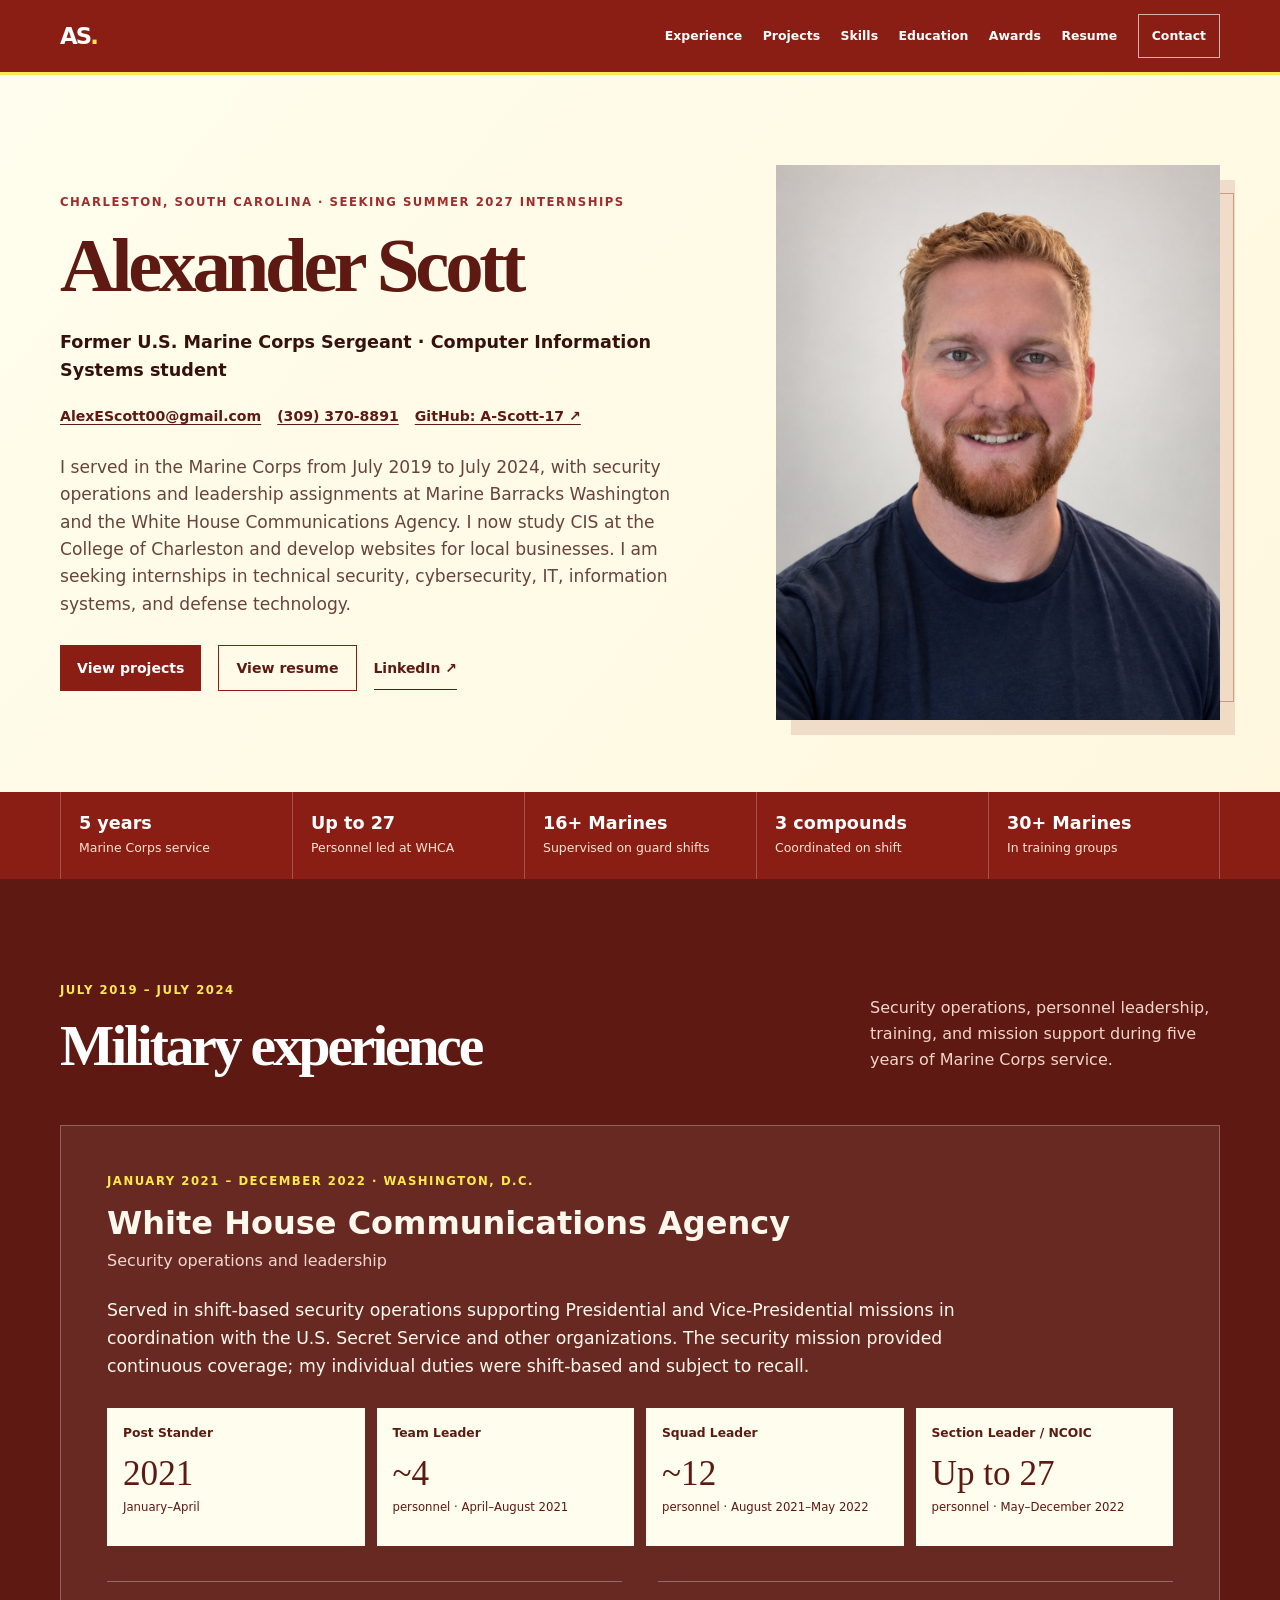
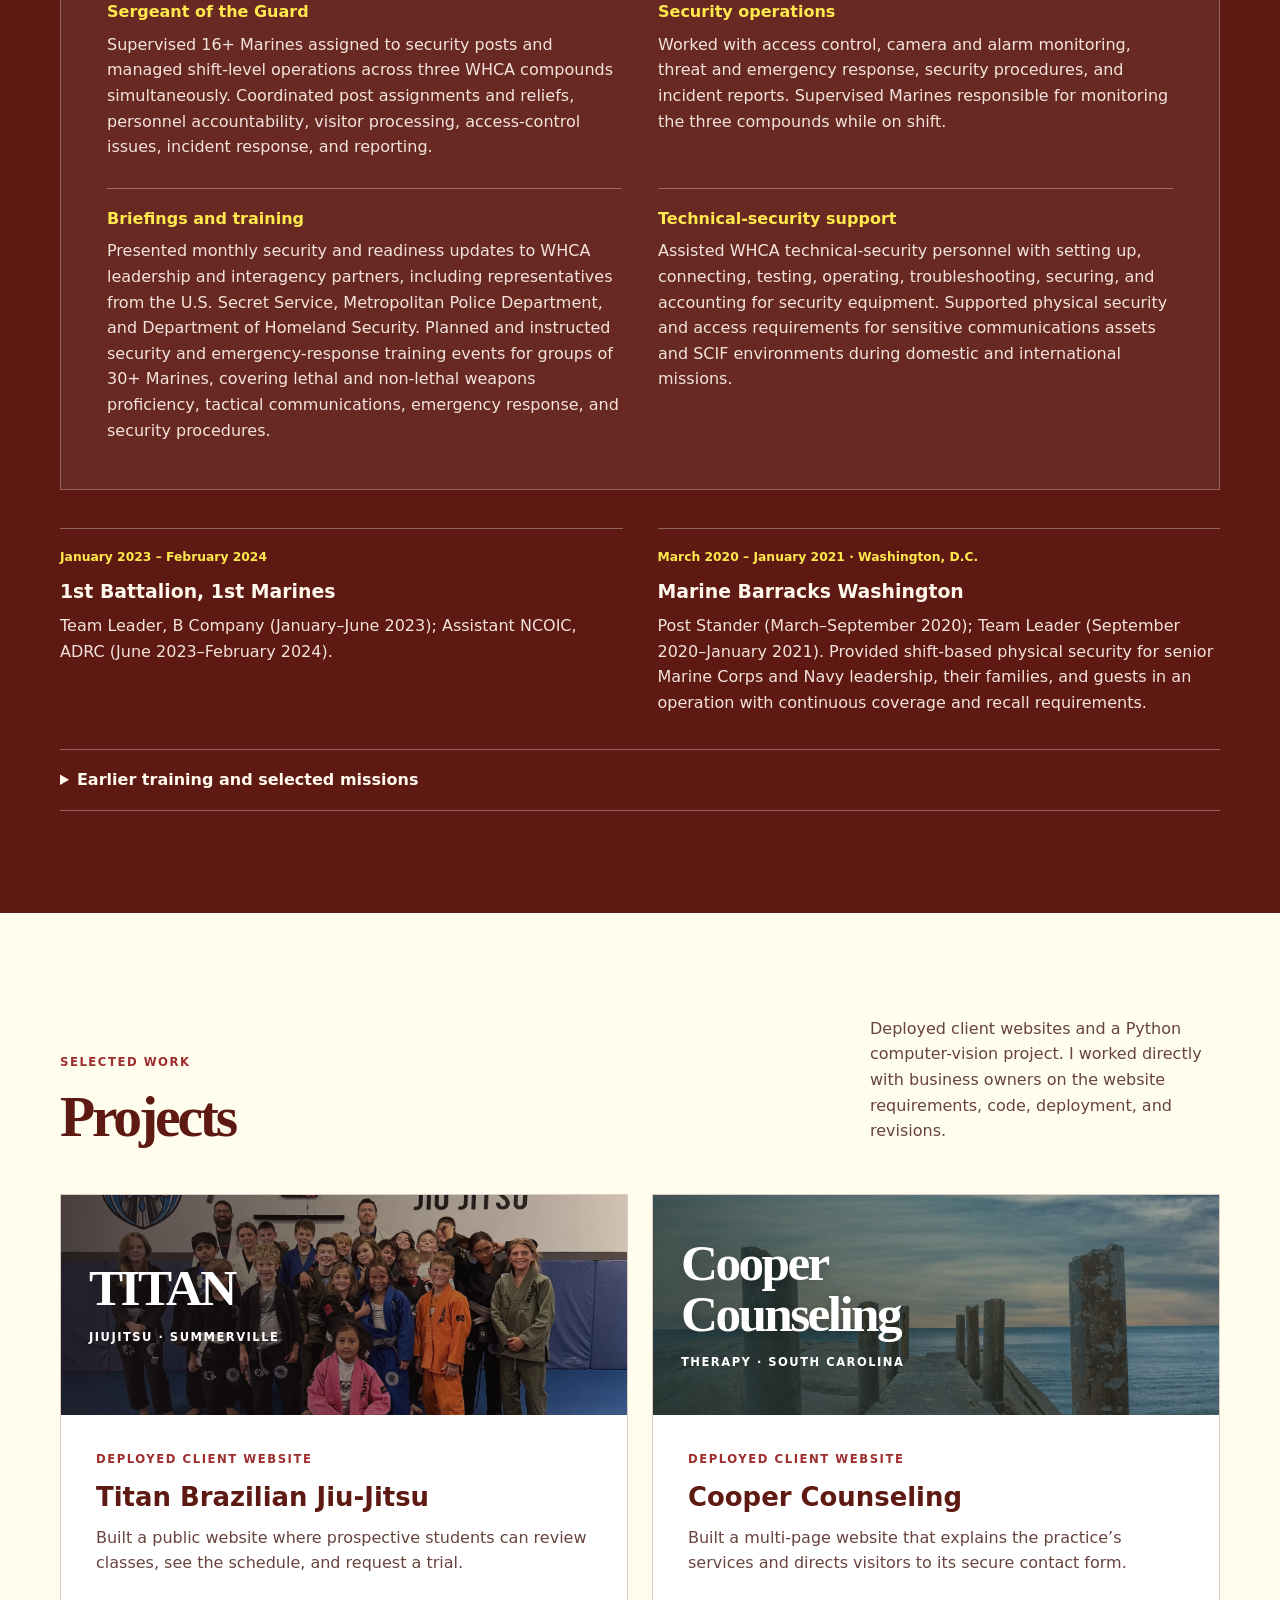
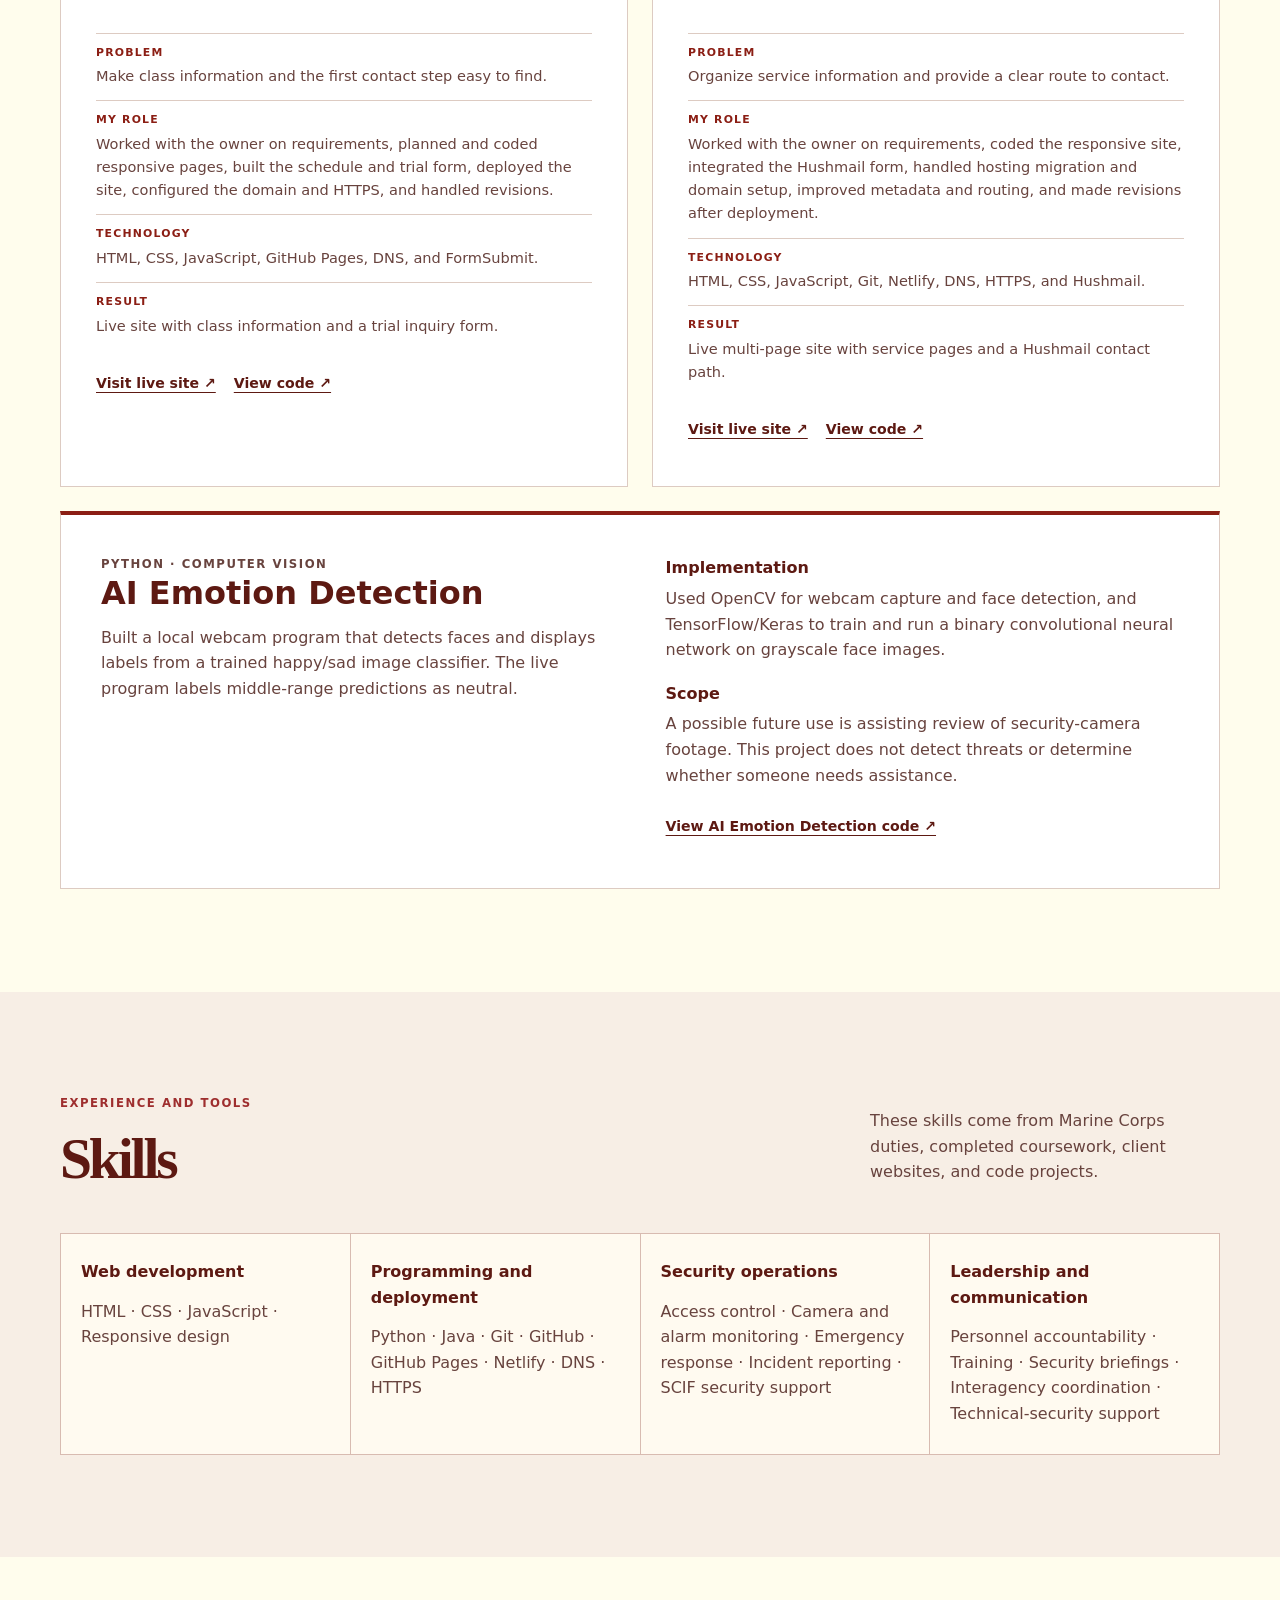
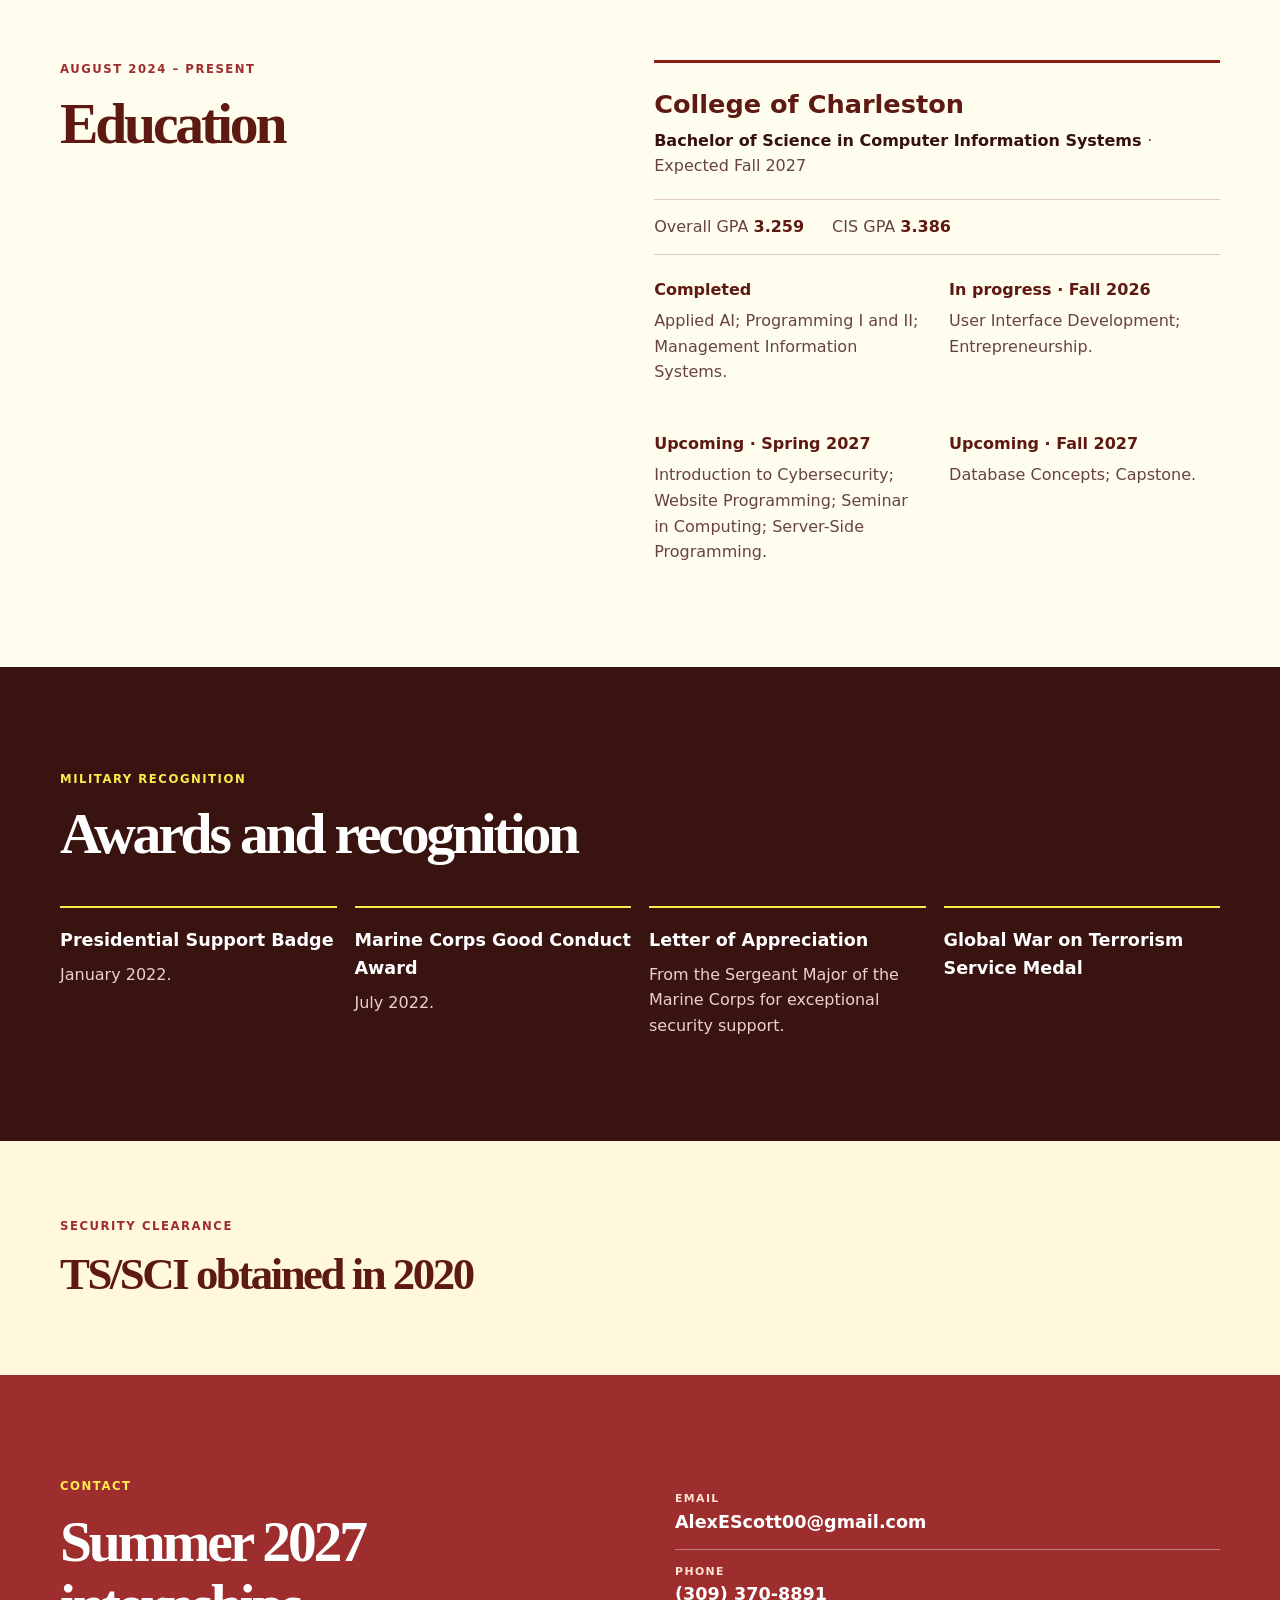
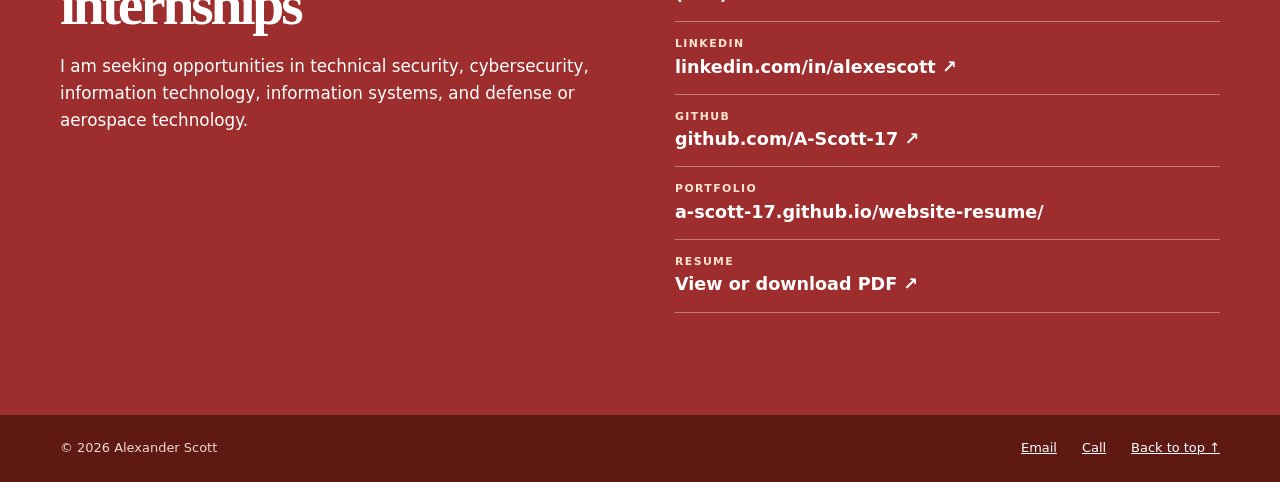
==== index.html @ 6e4c48f7 "Audit portfolio and add emotion detection project" ====
<!doctype html>
<html lang="en">
<head>
  <meta charset="utf-8">
  <meta name="viewport" content="width=device-width, initial-scale=1">
  <meta name="theme-color" content="#8b1e14">
  <meta name="description" content="Alexander Scott is a former U.S. Marine Corps Sergeant and College of Charleston Computer Information Systems student. View his security experience, client websites, and Python computer-vision project.">
  <link rel="canonical" href="https://a-scott-17.github.io/website-resume/">
  <link rel="icon" href="images/favicon.ico" sizes="any">
  <meta property="og:type" content="profile">
  <meta property="og:title" content="Alexander Scott | Former Marine Sergeant and CIS Student">
  <meta property="og:description" content="Five years of Marine Corps service, security operations leadership, client websites, and a Python computer-vision project. Seeking Summer 2027 internships.">
  <meta property="og:url" content="https://a-scott-17.github.io/website-resume/">
  <meta property="og:image" content="https://a-scott-17.github.io/website-resume/images/portfolio/alexander-scott-portrait.jpg">
  <meta property="og:image:alt" content="Portrait of Alexander Scott">
  <meta name="twitter:card" content="summary">
  <title>Alexander Scott | Former Marine Sergeant and CIS Student</title>
  <link rel="stylesheet" href="styles/style.css?v=20260923-2">
  <script defer src="js/site.js?v=20260923-2"></script>
  <script type="application/ld+json">{"@context":"https://schema.org","@type":"Person","name":"Alexander Scott","url":"https://a-scott-17.github.io/website-resume/","image":"https://a-scott-17.github.io/website-resume/images/portfolio/alexander-scott-portrait.jpg","email":"mailto:AlexEScott00@gmail.com","sameAs":["https://www.linkedin.com/in/alexescott","https://github.com/A-Scott-17"],"affiliation":{"@type":"CollegeOrUniversity","name":"College of Charleston"},"description":"Former U.S. Marine Corps Sergeant and Computer Information Systems student seeking Summer 2027 internships in technical security, cybersecurity, IT, and information systems."}</script>
</head>
<body>
  <a class="skip-link" href="#main">Skip to content</a>
  <header class="site-header">
    <div class="shell nav-wrap">
      <a class="brand" href="#top" aria-label="Alexander Scott, back to top">AS<span>.</span></a>
      <button class="menu-toggle" type="button" aria-expanded="false" aria-controls="site-nav">Menu <span aria-hidden="true">☰</span></button>
      <nav id="site-nav" aria-label="Primary navigation">
        <a href="#experience">Experience</a>
        <a href="#projects">Projects</a>
        <a href="#skills">Skills</a>
        <a href="#education">Education</a>
        <a href="#awards">Awards</a>
        <a href="resume/alexander-scott-resume.pdf">Resume</a>
        <a class="nav-contact" href="#contact">Contact</a>
      </nav>
    </div>
  </header>

  <main id="main">
    <section id="top" class="hero">
      <div class="shell hero-grid">
        <div class="hero-copy">
          <p class="eyebrow">Charleston, South Carolina · Seeking Summer 2027 internships</p>
          <h1>Alexander Scott</h1>
          <p class="hero-position">Former U.S. Marine Corps Sergeant · Computer Information Systems student</p>
          <p class="hero-quick-contact"><a href="mailto:AlexEScott00@gmail.com">AlexEScott00@gmail.com</a><a href="tel:+13093708891">(309) 370-8891</a><a href="https://github.com/A-Scott-17" target="_blank" rel="noopener noreferrer">GitHub: A-Scott-17 ↗</a></p>
          <p class="lede">I served in the Marine Corps from July 2019 to July 2024, with security operations and leadership assignments at Marine Barracks Washington and the White House Communications Agency. I now study CIS at the College of Charleston and develop websites for local businesses. I am seeking internships in technical security, cybersecurity, IT, information systems, and defense technology.</p>
          <div class="actions">
            <a class="button button-primary" href="#projects">View projects</a>
            <a class="button button-secondary" href="resume/alexander-scott-resume.pdf">View resume</a>
            <a class="text-action" href="https://www.linkedin.com/in/alexescott" target="_blank" rel="noopener noreferrer">LinkedIn ↗</a>
          </div>
        </div>
        <figure class="hero-media"><img src="images/portfolio/alexander-scott-portrait.jpg" alt="Portrait of Alexander Scott" width="1086" height="1448" fetchpriority="high"></figure>
      </div>
    </section>

    <section class="proof-strip" aria-label="Professional highlights">
      <div class="shell proof-grid">
        <p><strong>5 years</strong><span>Marine Corps service</span></p>
        <p><strong>Up to 27</strong><span>Personnel led at WHCA</span></p>
        <p><strong>16+ Marines</strong><span>Supervised on guard shifts</span></p>
        <p><strong>3 compounds</strong><span>Coordinated on shift</span></p>
        <p><strong>30+ Marines</strong><span>In training groups</span></p>
      </div>
    </section>

    <section id="experience" class="section section-dark">
      <div class="shell">
        <div class="section-intro">
          <div><p class="eyebrow">July 2019 – July 2024</p><h2>Military experience</h2></div>
          <p>Security operations, personnel leadership, training, and mission support during five years of Marine Corps service.</p>
        </div>
        <article class="experience-feature">
          <div class="experience-heading">
            <div><p class="project-kicker">January 2021 – December 2022 · Washington, D.C.</p><h3>White House Communications Agency</h3><p>Security operations and leadership</p></div>
          </div>
          <p class="experience-lede">Served in shift-based security operations supporting Presidential and Vice-Presidential missions in coordination with the U.S. Secret Service and other organizations. The security mission provided continuous coverage; my individual duties were shift-based and subject to recall.</p>
          <div class="progression" aria-label="White House Communications Agency role progression">
            <div><span>Post Stander</span><strong>2021</strong><small>January–April</small></div>
            <div><span>Team Leader</span><strong>~4</strong><small>personnel · April–August 2021</small></div>
            <div><span>Squad Leader</span><strong>~12</strong><small>personnel · August 2021–May 2022</small></div>
            <div><span>Section Leader / NCOIC</span><strong>Up to 27</strong><small>personnel · May–December 2022</small></div>
          </div>
          <div class="responsibility-grid">
            <div><h4>Sergeant of the Guard</h4><p>Supervised 16+ Marines assigned to security posts and managed shift-level operations across three WHCA compounds simultaneously. Coordinated post assignments and reliefs, personnel accountability, visitor processing, access-control issues, incident response, and reporting.</p></div>
            <div><h4>Security operations</h4><p>Worked with access control, camera and alarm monitoring, threat and emergency response, security procedures, and incident reports. Supervised Marines responsible for monitoring the three compounds while on shift.</p></div>
            <div><h4>Briefings and training</h4><p>Presented monthly security and readiness updates to WHCA leadership and interagency partners, including representatives from the U.S. Secret Service, Metropolitan Police Department, and Department of Homeland Security. Planned and instructed security and emergency-response training events for groups of 30+ Marines, covering lethal and non-lethal weapons proficiency, tactical communications, emergency response, and security procedures.</p></div>
            <div><h4>Technical-security support</h4><p>Assisted WHCA technical-security personnel with setting up, connecting, testing, operating, troubleshooting, securing, and accounting for security equipment. Supported physical security and access requirements for sensitive communications assets and SCIF environments during domestic and international missions.</p></div>
          </div>
        </article>

        <div class="experience-list">
          <article><p class="date">January 2023 – February 2024</p><h3>1st Battalion, 1st Marines</h3><p>Team Leader, B Company (January–June 2023); Assistant NCOIC, ADRC (June 2023–February 2024).</p></article>
          <article><p class="date">March 2020 – January 2021 · Washington, D.C.</p><h3>Marine Barracks Washington</h3><p>Post Stander (March–September 2020); Team Leader (September 2020–January 2021). Provided shift-based physical security for senior Marine Corps and Navy leadership, their families, and guests in an operation with continuous coverage and recall requirements.</p></article>
        </div>
        <details class="service-details">
          <summary>Earlier training and selected missions</summary>
          <div class="details-grid">
            <div><h3>Earlier training</h3><p>Marine Corps Recruit Depot, Marine Recruit (July–October 2019); Infantry Training Battalion (October 2019–January 2020); Marine Security Force Company, Student (January–March 2020).</p></div>
            <div><h3>Selected missions</h3><p>Russia–United States Summit, Geneva, Switzerland (2021); APEC Summit, Bangkok, Thailand (2022); Royal Castle, Warsaw, Poland (2022); Operation Capitol Response I &amp; II, Washington, D.C.</p></div>
          </div>
        </details>
      </div>
    </section>

    <section id="projects" class="section shell">
      <div class="section-intro"><div><p class="eyebrow">Selected work</p><h2>Projects</h2></div><p>Deployed client websites and a Python computer-vision project. I worked directly with business owners on the website requirements, code, deployment, and revisions.</p></div>
      <div class="case-grid">
        <article class="case-card">
          <div class="case-art titan-art"><img src="images/projects/titan-hero.avif" alt="Training photograph used on the Titan Brazilian Jiu-Jitsu website" loading="lazy" width="1200" height="800"><span>TITAN</span><small>JIUJITSU · SUMMERVILLE</small></div>
          <div class="case-content"><p class="project-kicker">Deployed client website</p><h3>Titan Brazilian Jiu-Jitsu</h3><p class="case-summary">Built a public website where prospective students can review classes, see the schedule, and request a trial.</p>
            <dl><div><dt>Problem</dt><dd>Make class information and the first contact step easy to find.</dd></div><div><dt>My role</dt><dd>Worked with the owner on requirements, planned and coded responsive pages, built the schedule and trial form, deployed the site, configured the domain and HTTPS, and handled revisions.</dd></div><div><dt>Technology</dt><dd>HTML, CSS, JavaScript, GitHub Pages, DNS, and FormSubmit.</dd></div><div><dt>Result</dt><dd>Live site with class information and a trial inquiry form.</dd></div></dl>
            <div class="case-links"><a href="https://www.titanjiujitsusummerville.com/" target="_blank" rel="noopener noreferrer" aria-label="Visit the Titan Brazilian Jiu-Jitsu website">Visit live site ↗</a><a href="https://github.com/A-Scott-17/titan-bjj-website" target="_blank" rel="noopener noreferrer" aria-label="View Titan Brazilian Jiu-Jitsu website code">View code ↗</a></div>
          </div>
        </article>
        <article class="case-card">
          <div class="case-art cooper-art"><img src="images/projects/cooper-hero.avif" alt="Coastal photograph used on the Cooper Counseling website" loading="lazy" width="1200" height="800"><span>Cooper<br>Counseling</span><small>THERAPY · SOUTH CAROLINA</small></div>
          <div class="case-content"><p class="project-kicker">Deployed client website</p><h3>Cooper Counseling</h3><p class="case-summary">Built a multi-page website that explains the practice’s services and directs visitors to its secure contact form.</p>
            <dl><div><dt>Problem</dt><dd>Organize service information and provide a clear route to contact.</dd></div><div><dt>My role</dt><dd>Worked with the owner on requirements, coded the responsive site, integrated the Hushmail form, handled hosting migration and domain setup, improved metadata and routing, and made revisions after deployment.</dd></div><div><dt>Technology</dt><dd>HTML, CSS, JavaScript, Git, Netlify, DNS, HTTPS, and Hushmail.</dd></div><div><dt>Result</dt><dd>Live multi-page site with service pages and a Hushmail contact path.</dd></div></dl>
            <div class="case-links"><a href="https://www.coopercounselingsc.com/" target="_blank" rel="noopener noreferrer" aria-label="Visit the Cooper Counseling website">Visit live site ↗</a><a href="https://github.com/A-Scott-17/cooper-counseling-website" target="_blank" rel="noopener noreferrer" aria-label="View Cooper Counseling website code">View code ↗</a></div>
          </div>
        </article>
      </div>
      <article class="technical-project">
        <div>
          <p class="project-kicker">Python · Computer vision</p>
          <h3>AI Emotion Detection</h3>
          <p>Built a local webcam program that detects faces and displays labels from a trained happy/sad image classifier. The live program labels middle-range predictions as neutral.</p>
        </div>
        <div>
          <h4>Implementation</h4>
          <p>Used OpenCV for webcam capture and face detection, and TensorFlow/Keras to train and run a binary convolutional neural network on grayscale face images.</p>
          <h4>Scope</h4>
          <p>A possible future use is assisting review of security-camera footage. This project does not detect threats or determine whether someone needs assistance.</p>
          <a href="https://github.com/A-Scott-17/emotion-detection" target="_blank" rel="noopener noreferrer">View AI Emotion Detection code ↗</a>
        </div>
      </article>
    </section>

    <section id="skills" class="section section-muted"><div class="shell"><div class="section-intro"><div><p class="eyebrow">Experience and tools</p><h2>Skills</h2></div><p>These skills come from Marine Corps duties, completed coursework, client websites, and code projects.</p></div><div class="skills-grid"><article><h3>Web development</h3><p>HTML · CSS · JavaScript · Responsive design</p></article><article><h3>Programming and deployment</h3><p>Python · Java · Git · GitHub · GitHub Pages · Netlify · DNS · HTTPS</p></article><article><h3>Security operations</h3><p>Access control · Camera and alarm monitoring · Emergency response · Incident reporting · SCIF security support</p></article><article><h3>Leadership and communication</h3><p>Personnel accountability · Training · Security briefings · Interagency coordination · Technical-security support</p></article></div></div></section>

    <section id="education" class="section shell education-grid"><div><p class="eyebrow">August 2024 – present</p><h2>Education</h2></div><div class="education-content"><h3>College of Charleston</h3><p class="degree">Bachelor of Science in Computer Information Systems <span>· Expected Fall 2027</span></p><div class="gpa-row"><span>Overall GPA <strong>3.259</strong></span><span>CIS GPA <strong>3.386</strong></span></div><div class="course-columns"><div><h4>Completed</h4><p>Applied AI; Programming I and II; Management Information Systems.</p></div><div><h4>In progress · Fall 2026</h4><p>User Interface Development; Entrepreneurship.</p></div><div><h4>Upcoming · Spring 2027</h4><p>Introduction to Cybersecurity; Website Programming; Seminar in Computing; Server-Side Programming.</p></div><div><h4>Upcoming · Fall 2027</h4><p>Database Concepts; Capstone.</p></div></div></div></section>

    <section id="awards" class="section credentials-section"><div class="shell"><p class="eyebrow">Military recognition</p><h2>Awards and recognition</h2><div class="recognition-grid"><article><h3>Presidential Support Badge</h3><p>January 2022.</p></article><article><h3>Marine Corps Good Conduct Award</h3><p>July 2022.</p></article><article><h3>Letter of Appreciation</h3><p>From the Sergeant Major of the Marine Corps for exceptional security support.</p></article><article><h3>Global War on Terrorism Service Medal</h3></article></div></div></section>
    <section id="clearance" class="section clearance-section"><div class="shell"><p class="eyebrow">Security clearance</p><h2>TS/SCI obtained in 2020</h2></div></section>

    <section id="contact" class="contact-section"><div class="shell contact-grid"><div><p class="eyebrow">Contact</p><h2>Summer 2027 internships</h2><p>I am seeking opportunities in technical security, cybersecurity, information technology, information systems, and defense or aerospace technology.</p></div><div class="contact-links"><a href="mailto:AlexEScott00@gmail.com"><span>Email</span><strong>AlexEScott00@gmail.com</strong></a><a href="tel:+13093708891"><span>Phone</span><strong>(309) 370-8891</strong></a><a href="https://www.linkedin.com/in/alexescott" target="_blank" rel="noopener noreferrer"><span>LinkedIn</span><strong>linkedin.com/in/alexescott ↗</strong></a><a href="https://github.com/A-Scott-17" target="_blank" rel="noopener noreferrer"><span>GitHub</span><strong>github.com/A-Scott-17 ↗</strong></a><a href="https://a-scott-17.github.io/website-resume/"><span>Portfolio</span><strong>a-scott-17.github.io/website-resume/</strong></a><a href="resume/alexander-scott-resume.pdf"><span>Resume</span><strong>View or download PDF ↗</strong></a></div></div></section>
  </main>

  <footer class="site-footer"><div class="shell footer-grid"><span>© <span id="year">2026</span> Alexander Scott</span><a href="mailto:AlexEScott00@gmail.com">Email</a><a href="tel:+13093708891">Call</a><a href="#top">Back to top ↑</a></div></footer>
</body>
</html>
---- styles/style.css ----
:root {
  --maroon: #8b1e14;
  --maroon-dark: #5d1912;
  --maroon-deep: #39130f;
  --maroon-light: #9e2e2e;
  --cream: #fffded;
  --cream-soft: #fff8df;
  --gold: #ffe94d;
  --ink: #35100c;
  --muted: #68433e;
  --line: #ddcbc2;
  --serif: Georgia, "Times New Roman", serif;
  --sans: Inter, ui-sans-serif, system-ui, -apple-system, "Segoe UI", sans-serif;
}
* { box-sizing: border-box; }
html { scroll-behavior: smooth; scroll-padding-top: 88px; }
body { margin: 0; background: var(--cream); color: var(--ink); font: 16px/1.6 var(--sans); }
button, a { -webkit-tap-highlight-color: transparent; }
button { font: inherit; }
a { color: inherit; }
img { max-width: 100%; }
figure { margin: 0; }
.shell { width: min(1160px, calc(100% - 48px)); margin-inline: auto; }
.skip-link { position: fixed; z-index: 20; top: -80px; left: 16px; padding: 10px 14px; background: #fff; color: var(--maroon-dark); }
.skip-link:focus { top: 12px; }
:focus-visible { outline: 3px solid var(--maroon-dark); outline-offset: 3px; }
.site-header :focus-visible, .proof-strip :focus-visible, .section-dark :focus-visible, .credentials-section :focus-visible, .contact-section :focus-visible, .site-footer :focus-visible { outline-color: var(--gold); }
.site-header { position: sticky; z-index: 10; top: 0; background: var(--maroon); border-bottom: 3px solid var(--gold); }
.nav-wrap { min-height: 72px; display: flex; align-items: center; justify-content: space-between; gap: 32px; }
.brand { color: #fff; font-size: 1.42rem; font-weight: 900; letter-spacing: -.08em; text-decoration: none; }
.brand span { color: var(--gold); }
nav { display: flex; align-items: center; gap: clamp(12px, 1.6vw, 22px); }
nav a { display: inline-flex; align-items: center; min-height: 44px; color: #fff; font-size: .78rem; font-weight: 800; text-decoration: none; white-space: nowrap; }
nav a:hover, nav a[aria-current="true"] { color: var(--gold); }
.nav-contact { padding: 9px 13px; border: 1px solid rgba(255,255,255,.65); }
.menu-toggle { display: none; min-height: 44px; padding: 7px 13px; color: #fff; background: transparent; border: 1px solid rgba(255,255,255,.65); cursor: pointer; }
.hero { padding: clamp(60px, 7vw, 96px) 0 72px; background: linear-gradient(130deg, var(--cream), var(--cream-soft)); }
.hero-grid { display: grid; grid-template-columns: 1.18fr .82fr; align-items: center; gap: clamp(38px, 6vw, 96px); }
.eyebrow, .project-kicker { margin: 0 0 14px; color: var(--maroon-light); font-size: .73rem; font-weight: 900; letter-spacing: .13em; text-transform: uppercase; }
h1, h2, h3, h4, p { overflow-wrap: break-word; }
h1, h2 { letter-spacing: -.055em; }
h1, h2 { font-family: var(--serif); }
h1 { max-width: 760px; margin: 0; color: var(--maroon-dark); font-size: clamp(3.2rem, 6vw, 5.3rem); line-height: 1.04; }
.hero-position { margin: 22px 0 10px; font-size: 1.1rem; font-weight: 850; }
.hero-quick-contact { display: flex; flex-wrap: wrap; gap: 4px 16px; margin: 0 0 16px; color: var(--maroon-dark); font-size: .88rem; font-weight: 750; }
.hero-quick-contact a { display: inline-flex; align-items: center; min-height: 44px; text-underline-offset: 3px; }
.hero-quick-contact a:hover { color: var(--maroon-light); }
.lede { max-width: 680px; margin: 0; color: var(--muted); font-size: 1.07rem; }
.actions { display: flex; flex-wrap: wrap; align-items: center; gap: 12px 17px; margin-top: 27px; }
.button { display: inline-flex; min-height: 46px; align-items: center; padding: 10px 17px; font-size: .88rem; font-weight: 850; text-decoration: none; }
.button-primary { background: var(--maroon); color: #fff; }
.button-primary:hover { background: var(--maroon-dark); }
.button-secondary { border: 1px solid var(--maroon); color: var(--maroon-dark); }
.button-secondary:hover { background: #f8e5dc; }
.text-action { display: inline-flex; align-items: center; min-height: 44px; color: var(--maroon-dark); font-size: .87rem; font-weight: 850; text-decoration: none; border-bottom: 1px solid currentColor; }
.text-action:hover { color: var(--maroon-light); }
.hero-media { position: relative; }
.hero-media::before { content: ""; position: absolute; inset: 28px -14px 18px 28px; border: 1px solid rgba(139,30,20,.35); }
.hero-media img { position: relative; display: block; width: 100%; height: auto; aspect-ratio: 4/5; object-fit: cover; box-shadow: 15px 15px 0 rgba(139,30,20,.13); }
.proof-strip { background: var(--maroon); color: #fff; }
.proof-grid { display: grid; grid-template-columns: repeat(5, 1fr); }
.proof-grid p { margin: 0; padding: 21px 18px; border-left: 1px solid rgba(255,255,255,.24); }
.proof-grid p:last-child { border-right: 1px solid rgba(255,255,255,.24); }
.proof-grid strong, .proof-grid span { display: block; }
.proof-grid strong { font-size: 1.1rem; line-height: 1.2; }
.proof-grid span { margin-top: 4px; color: #ffe3d1; font-size: .78rem; }
.section { padding-block: clamp(72px, 8vw, 112px); }
.section h2, .contact-section h2 { max-width: 760px; margin: 0; color: var(--maroon-dark); font-size: clamp(2.35rem, 4.5vw, 3.8rem); line-height: 1.1; }
.education-grid { display: grid; grid-template-columns: .93fr 1.07fr; gap: clamp(42px, 8vw, 110px); }
.section-intro { display: flex; align-items: end; justify-content: space-between; gap: 52px; }
.section-intro > p { max-width: 350px; margin: 0 0 5px; color: var(--muted); }
.section-dark { background: var(--maroon-dark); color: #fff8ec; }
.section-dark h2 { color: #fff; }
.section-dark .eyebrow, .section-dark .project-kicker { color: var(--gold); }
.section-dark .section-intro > p { color: #f3d6c9; }
.experience-feature { margin-top: 48px; padding: clamp(24px, 4vw, 46px); background: rgba(255,255,255,.07); border: 1px solid rgba(255,255,255,.27); }
.experience-heading { display: flex; justify-content: space-between; gap: 28px; align-items: flex-start; }
.experience-heading h3 { margin: 0; font-size: clamp(1.55rem, 2.5vw, 2.1rem); line-height: 1.15; }
.experience-heading p:last-child { margin: 6px 0 0; color: #f3d6c9; }
.experience-lede { max-width: 890px; margin: 24px 0 28px; font-size: 1.08rem; }
.progression { display: grid; grid-template-columns: repeat(4, 1fr); gap: 12px; }
.progression > div { min-height: 138px; padding: 16px; background: var(--cream); color: var(--maroon-dark); }
.progression span, .progression strong, .progression small { display: block; }
.progression span { font-size: .77rem; font-weight: 850; }
.progression strong { font: 2.2rem/1.2 var(--serif); margin: 9px 0 3px; }
.progression small { font-size: .73rem; }
.responsibility-grid { display: grid; grid-template-columns: repeat(2, 1fr); gap: 28px 36px; margin-top: 35px; }
.responsibility-grid > div { border-top: 1px solid rgba(255,255,255,.3); padding-top: 17px; }
.responsibility-grid h4 { margin: 0 0 7px; color: var(--gold); font-size: 1rem; }
.responsibility-grid p { margin: 0; color: #f3e3dc; }
.experience-list { display: grid; grid-template-columns: repeat(2, 1fr); gap: 35px; margin-top: 38px; }
.experience-list article { border-top: 1px solid rgba(255,255,255,.32); padding-top: 19px; }
.experience-list .date { margin: 0 0 8px; color: var(--gold); font-size: .77rem; font-weight: 800; }
.experience-list h3 { margin: 0 0 7px; font-size: 1.18rem; }
.experience-list article > p:last-child { margin: 0; color: #f3e3dc; }
.service-details { margin-top: 34px; border-top: 1px solid rgba(255,255,255,.32); border-bottom: 1px solid rgba(255,255,255,.32); }
.service-details summary { cursor: pointer; padding: 17px 0; font-weight: 800; }
.service-details summary:hover { color: var(--gold); }
.details-grid { display: grid; grid-template-columns: 1fr 1fr; gap: 32px; padding-bottom: 24px; }
.details-grid h3 { margin: 0 0 5px; font-size: 1rem; color: var(--gold); }
.details-grid p { margin: 0; }
.case-grid { display: grid; grid-template-columns: repeat(2, 1fr); gap: 24px; margin-top: 45px; }
.case-card { min-width: 0; background: #fff; border: 1px solid var(--line); }
.case-art { position: relative; isolation: isolate; min-height: 220px; display: flex; flex-direction: column; align-items: flex-start; justify-content: center; padding: 28px; overflow: hidden; color: #fff; background: var(--maroon-dark); }
.case-art::after { content: ""; position: absolute; z-index: -1; inset: 0; background: linear-gradient(90deg, rgba(25,18,18,.79), rgba(25,18,18,.18)); }
.case-art img { position: absolute; z-index: -2; inset: 0; display: block; width: 100%; height: 100%; object-fit: cover; }
.case-art span { font: bold clamp(2.6rem, 4vw, 4.2rem)/.98 var(--serif); letter-spacing: -.05em; text-shadow: 0 2px 16px rgba(0,0,0,.25); }
.case-art small { margin-top: 14px; font-size: .72rem; font-weight: 800; letter-spacing: .13em; }
.cooper-art::after { background: linear-gradient(90deg, rgba(34,52,51,.85), rgba(34,52,51,.22)); }
.case-content { padding: clamp(24px, 3vw, 35px); }
.case-content h3 { margin: 0 0 12px; color: var(--maroon-dark); font-size: 1.62rem; line-height: 1.16; }
.case-summary { min-height: 85px; margin: 0 0 23px; color: var(--muted); }
.case-card dl { margin: 0; display: grid; gap: 13px; }
.case-card dl > div { border-top: 1px solid var(--line); padding-top: 10px; }
.case-card dt { font-size: .68rem; font-weight: 900; letter-spacing: .11em; text-transform: uppercase; color: var(--maroon); }
.case-card dd { margin: 3px 0 0; color: var(--muted); font-size: .91rem; }
.case-links { display: flex; flex-wrap: wrap; gap: 18px; margin-top: 24px; }
.case-links a { display: inline-flex; align-items: center; min-height: 44px; color: var(--maroon-dark); font-size: .88rem; font-weight: 850; text-decoration-thickness: 1px; text-underline-offset: 4px; }
.case-links a:hover { color: var(--maroon-light); }
.technical-project { display: grid; grid-template-columns: 1fr 1fr; gap: clamp(24px, 4vw, 54px); margin-top: 24px; padding: clamp(24px, 3.5vw, 40px); background: #fff; border: 1px solid var(--line); border-top: 4px solid var(--maroon); }
.technical-project h3 { margin: 0 0 12px; color: var(--maroon-dark); font-size: clamp(1.5rem, 2.5vw, 2rem); line-height: 1.2; }
.technical-project h4 { margin: 0 0 5px; color: var(--maroon-dark); font-size: 1rem; }
.technical-project h4:not(:first-child) { margin-top: 18px; }
.technical-project p { margin: 0; color: var(--muted); }
.technical-project a { display: inline-flex; align-items: center; min-height: 44px; margin-top: 16px; color: var(--maroon-dark); font-size: .88rem; font-weight: 850; text-underline-offset: 4px; }
.technical-project a:hover { color: var(--maroon-light); }
.section-muted { background: #f7eee5; }
.skills-grid { display: grid; grid-template-columns: repeat(4, 1fr); gap: 1px; margin-top: 43px; background: #d8bbb1; border: 1px solid #d8bbb1; }
.skills-grid article { min-height: 220px; padding: 25px 20px; background: #fffaf0; }
.skills-grid h3 { margin: 0 0 14px; color: var(--maroon-dark); font-size: 1rem; }
.skills-grid p { margin: 0; color: var(--muted); }
.education-content { border-top: 3px solid var(--maroon); padding-top: 21px; }
.education-content h3 { margin: 0 0 3px; color: var(--maroon-dark); font-size: 1.6rem; }
.degree { margin: 0 0 20px; font-weight: 800; }
.degree span { font-weight: 400; color: var(--muted); }
.gpa-row { display: flex; flex-wrap: wrap; gap: 8px 28px; padding-block: 14px; border-block: 1px solid var(--line); }
.gpa-row span { color: var(--muted); }
.gpa-row strong { color: var(--maroon-dark); }
.course-columns { display: grid; grid-template-columns: 1fr 1fr; gap: 24px; }
.course-columns h4 { margin: 22px 0 6px; color: var(--maroon-dark); }
.course-columns p { margin: 0; color: var(--muted); }
.credentials-section { background: var(--maroon-deep); color: #fff; }
.credentials-section h2 { color: #fff; }
.credentials-section .eyebrow { color: var(--gold); }
.recognition-grid { display: grid; grid-template-columns: repeat(4, 1fr); gap: 18px; margin-top: 40px; }
.recognition-grid article { border-top: 2px solid var(--gold); padding-top: 18px; }
.recognition-grid h3 { margin: 0 0 8px; font-size: 1.1rem; }
.recognition-grid p { margin: 0; color: #ebd2c9; }
.clearance-section { background: var(--cream-soft); padding-block: clamp(50px, 6vw, 76px); }
.clearance-section h2 { font-size: clamp(1.8rem, 3.5vw, 2.8rem); }
.contact-section { padding-block: clamp(75px, 8vw, 110px); background: var(--maroon-light); color: #fff; }
.contact-section .eyebrow { color: var(--gold); }
.contact-section h2 { color: #fff; }
.contact-grid { display: grid; grid-template-columns: 1fr 1fr; gap: 70px; }
.contact-grid > div:first-child > p:last-child { max-width: 530px; font-size: 1.05rem; }
.contact-links { display: grid; }
.contact-links a { display: block; padding: 13px 0; color: #fff; text-decoration: none; border-bottom: 1px solid rgba(255,255,255,.36); }
.contact-links a:hover { color: var(--gold); }
.contact-links span, .contact-links strong { display: block; }
.contact-links span { color: #ffe3d1; font-size: .68rem; font-weight: 800; letter-spacing: .13em; text-transform: uppercase; }
.contact-links strong { font-size: 1.1rem; overflow-wrap: anywhere; }
.site-footer { padding-block: 23px; background: var(--maroon-dark); color: #f2d7cc; font-size: .81rem; }
.footer-grid { display: flex; flex-wrap: wrap; gap: 12px 25px; }
.footer-grid span:first-child { margin-right: auto; }
.site-footer a { color: #fff; }
@media (max-width: 1000px) {
  .menu-toggle { display: block; }
  nav { display: none; position: absolute; top: 72px; right: 0; left: 0; padding: 15px 24px 20px; background: var(--maroon); border-bottom: 3px solid var(--gold); flex-direction: column; align-items: stretch; gap: 0; }
  nav.open { display: flex; }
  nav a { padding: 9px 0; font-size: .9rem; }
  .nav-contact { padding: 9px 11px; margin-top: 5px; }
  .skills-grid { grid-template-columns: repeat(2, 1fr); }
}
@media (max-width: 800px) {
  .hero-grid, .education-grid, .contact-grid, .technical-project { grid-template-columns: 1fr; gap: 36px; }
  .hero { padding-top: 54px; }
  .hero-media { max-width: 390px; }
  .proof-grid { grid-template-columns: repeat(2, 1fr); }
  .progression, .recognition-grid { grid-template-columns: repeat(2, 1fr); }
  .section-intro { display: block; }
  .section-intro > p { margin-top: 19px; }
  .case-grid { grid-template-columns: 1fr; }
  .case-summary { min-height: 0; }
}
@media (max-width: 560px) {
  .shell { width: min(100% - 30px, 1160px); }
  h1 { font-size: clamp(3rem, 13vw, 4.6rem); }
  .hero-media::before { inset: 18px -8px 14px 18px; }
  .proof-grid p { padding: 15px 10px; }
  .proof-grid strong { font-size: .97rem; }
  .progression, .responsibility-grid, .experience-list, .details-grid, .recognition-grid, .course-columns { grid-template-columns: 1fr; }
  .progression > div { min-height: 0; }
  .progression strong { margin: 2px 0; }
  .experience-heading { display: block; }
  .skills-grid { grid-template-columns: 1fr; }
  .skills-grid article { min-height: 0; }
}
@media (prefers-reduced-motion: reduce) { html { scroll-behavior: auto; } }
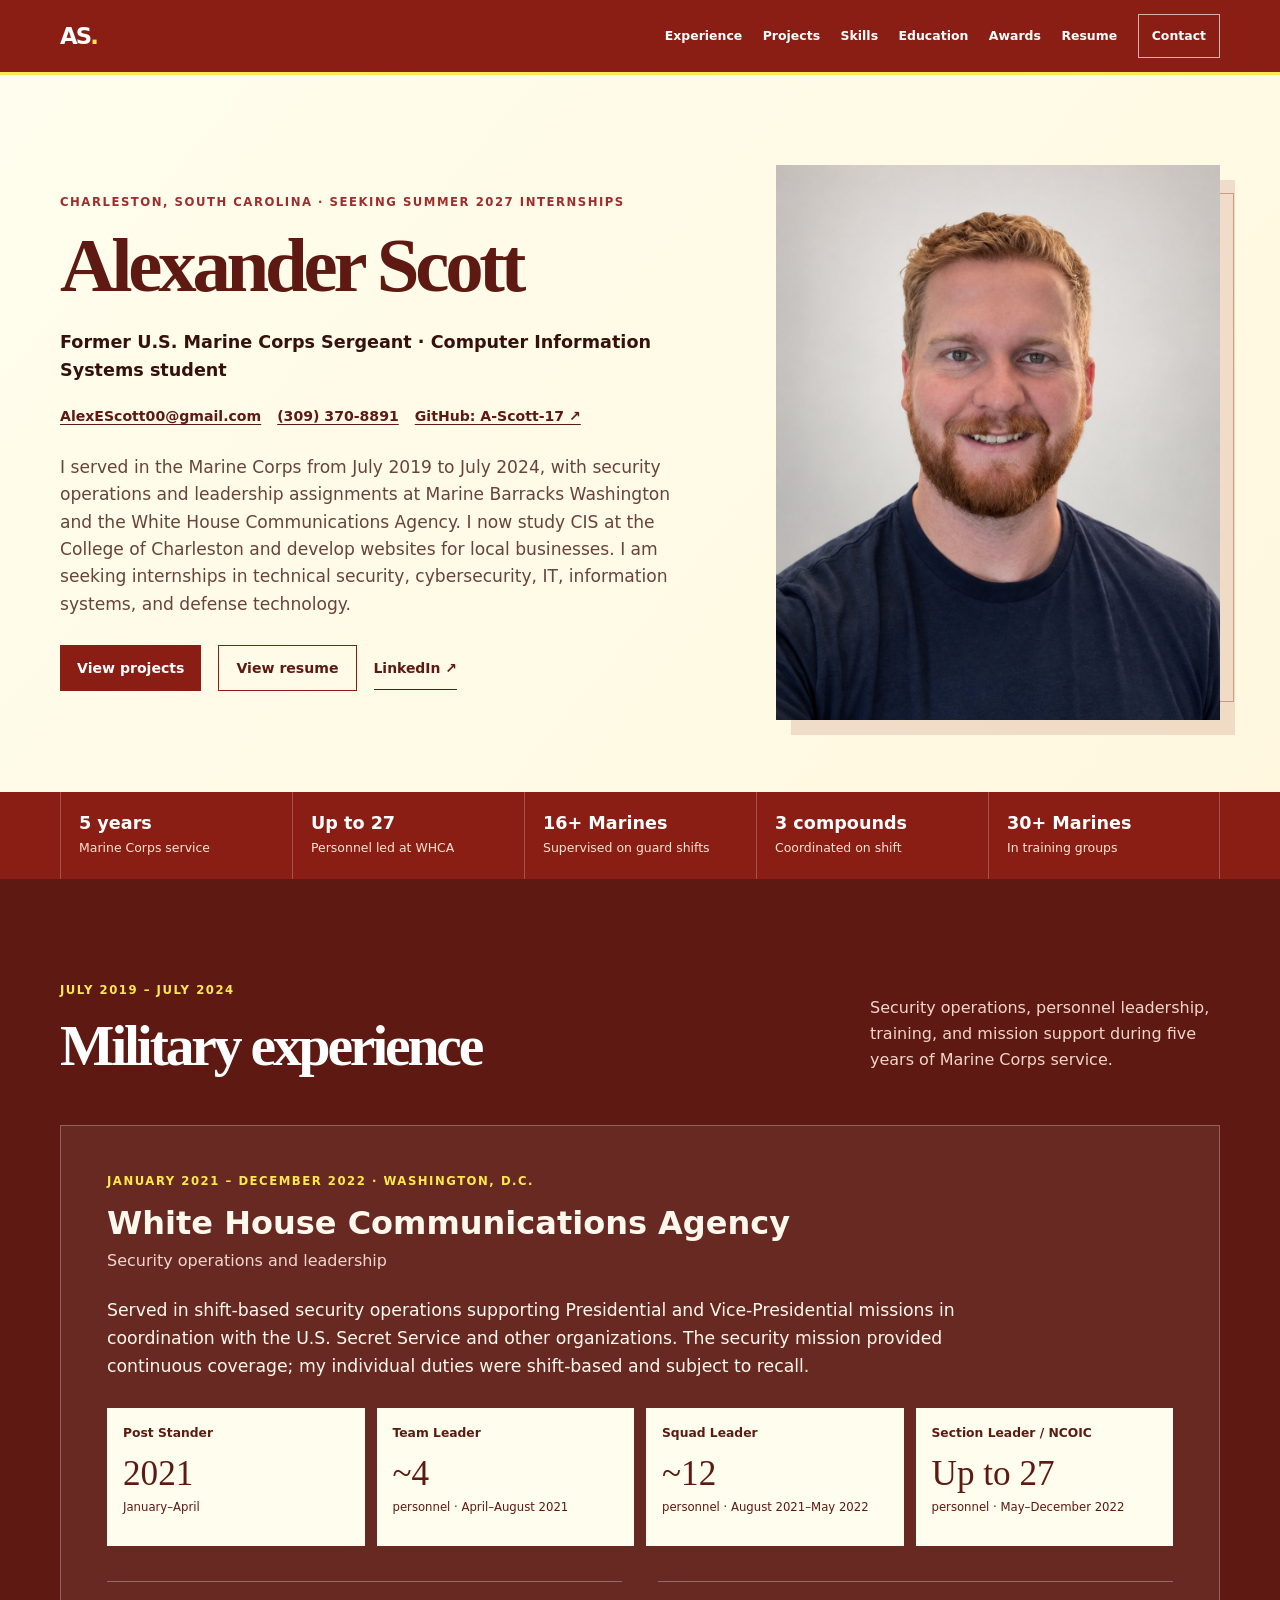
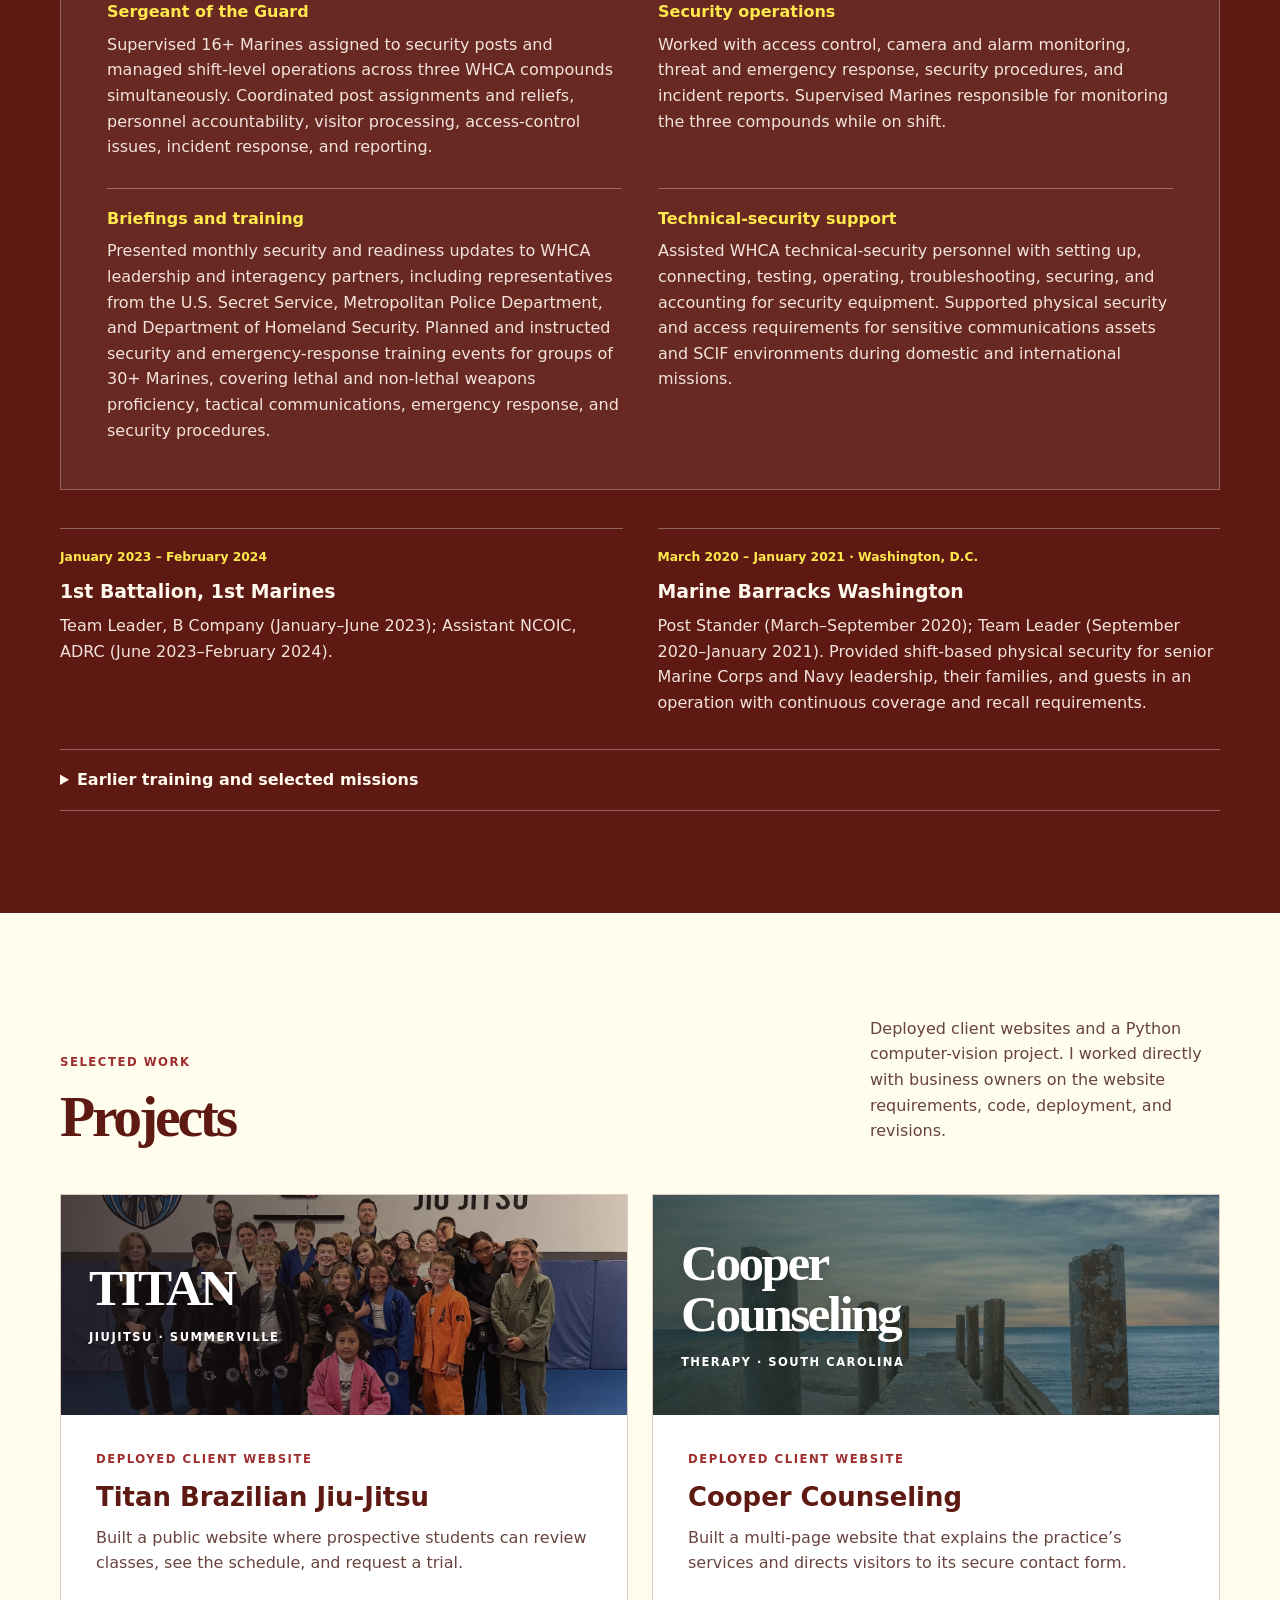
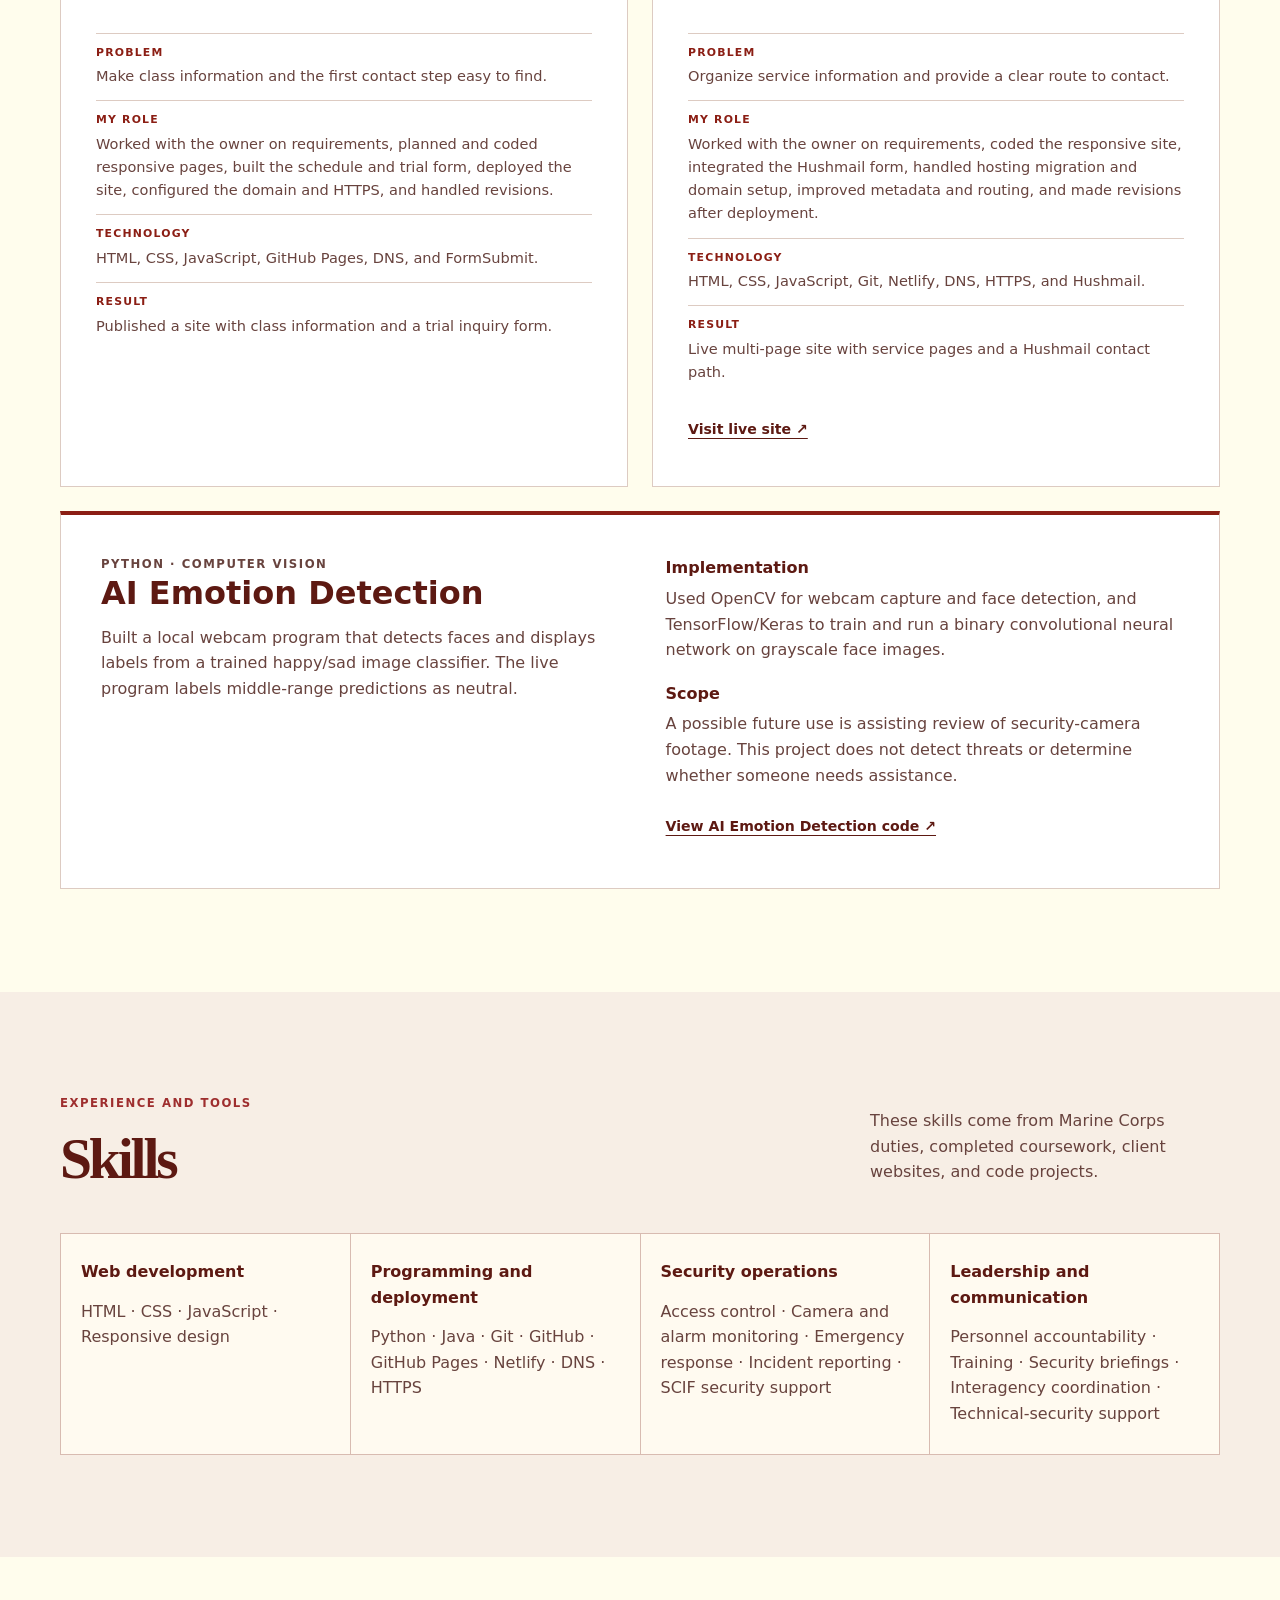
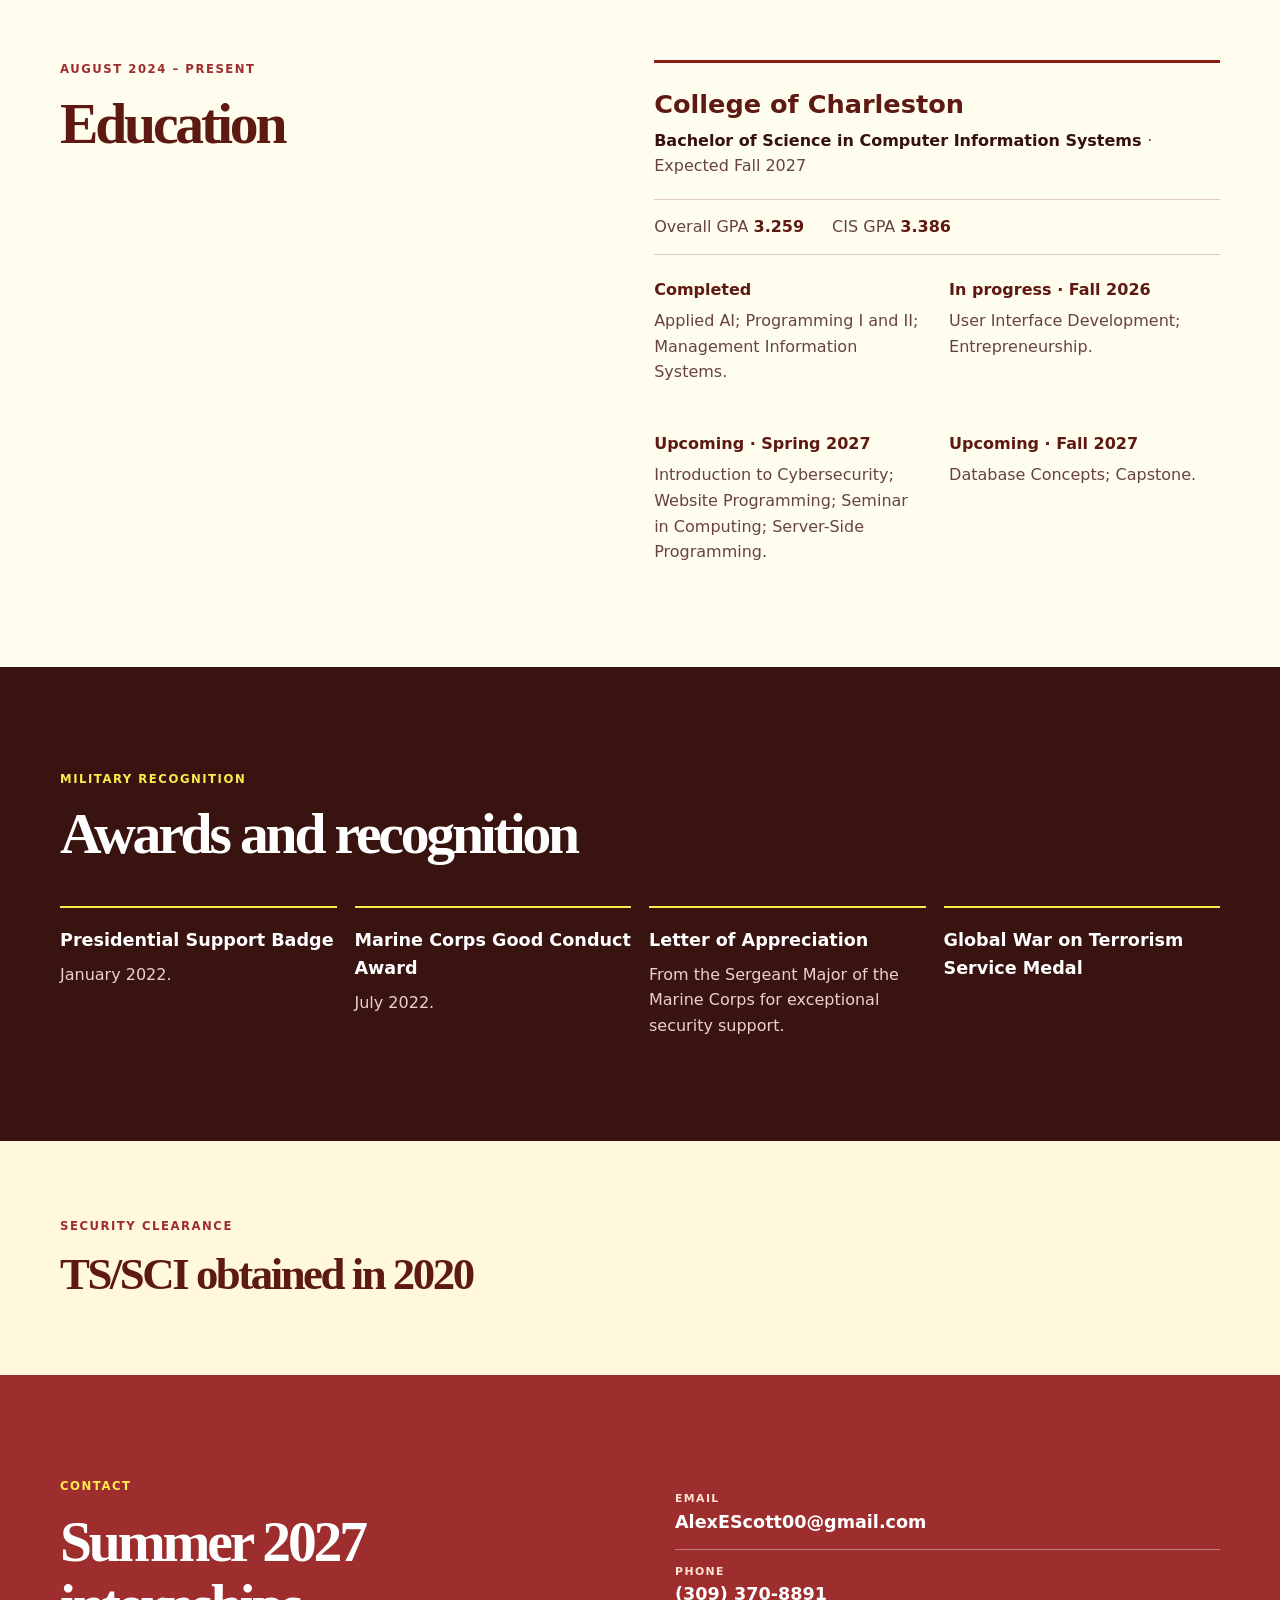
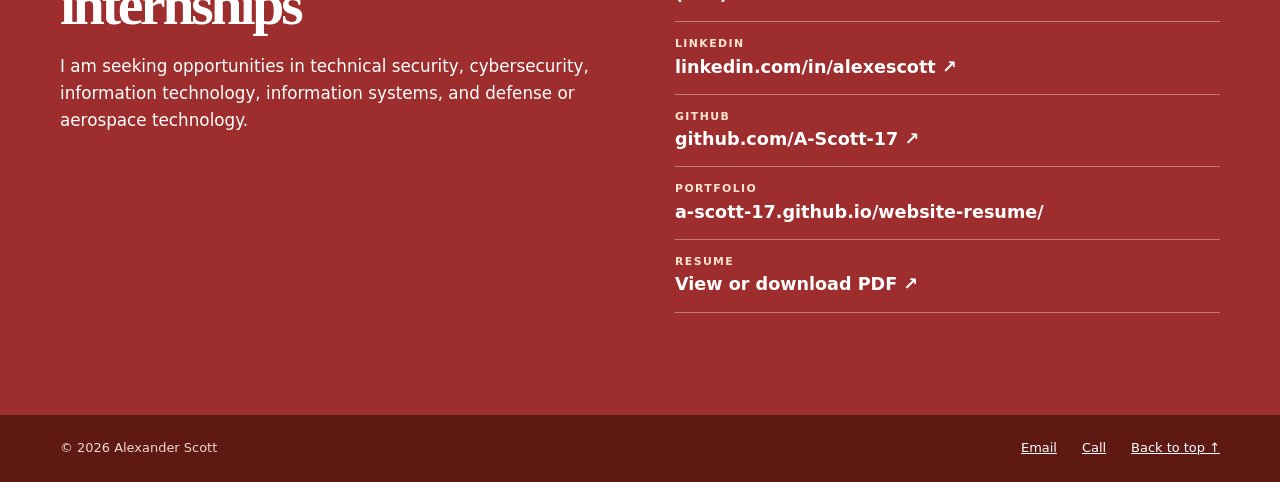
==== commit 68d5b0b5: "Open resume in new tab and remove client code links" ====
--- a/index.html
+++ b/index.html
@@ -31,7 +31,7 @@
         <a href="#skills">Skills</a>
         <a href="#education">Education</a>
         <a href="#awards">Awards</a>
-        <a href="resume/alexander-scott-resume.pdf">Resume</a>
+        <a href="resume/alexander-scott-resume.pdf" target="_blank" rel="noopener noreferrer">Resume</a>
         <a class="nav-contact" href="#contact">Contact</a>
       </nav>
     </div>
@@ -48,7 +48,7 @@
           <p class="lede">I served in the Marine Corps from July 2019 to July 2024, with security operations and leadership assignments at Marine Barracks Washington and the White House Communications Agency. I now study CIS at the College of Charleston and develop websites for local businesses. I am seeking internships in technical security, cybersecurity, IT, information systems, and defense technology.</p>
           <div class="actions">
             <a class="button button-primary" href="#projects">View projects</a>
-            <a class="button button-secondary" href="resume/alexander-scott-resume.pdf">View resume</a>
+            <a class="button button-secondary" href="resume/alexander-scott-resume.pdf" target="_blank" rel="noopener noreferrer">View resume</a>
             <a class="text-action" href="https://www.linkedin.com/in/alexescott" target="_blank" rel="noopener noreferrer">LinkedIn ↗</a>
           </div>
         </div>
@@ -111,15 +111,14 @@
         <article class="case-card">
           <div class="case-art titan-art"><img src="images/projects/titan-hero.avif" alt="Training photograph used on the Titan Brazilian Jiu-Jitsu website" loading="lazy" width="1200" height="800"><span>TITAN</span><small>JIUJITSU · SUMMERVILLE</small></div>
           <div class="case-content"><p class="project-kicker">Deployed client website</p><h3>Titan Brazilian Jiu-Jitsu</h3><p class="case-summary">Built a public website where prospective students can review classes, see the schedule, and request a trial.</p>
-            <dl><div><dt>Problem</dt><dd>Make class information and the first contact step easy to find.</dd></div><div><dt>My role</dt><dd>Worked with the owner on requirements, planned and coded responsive pages, built the schedule and trial form, deployed the site, configured the domain and HTTPS, and handled revisions.</dd></div><div><dt>Technology</dt><dd>HTML, CSS, JavaScript, GitHub Pages, DNS, and FormSubmit.</dd></div><div><dt>Result</dt><dd>Live site with class information and a trial inquiry form.</dd></div></dl>
-            <div class="case-links"><a href="https://www.titanjiujitsusummerville.com/" target="_blank" rel="noopener noreferrer" aria-label="Visit the Titan Brazilian Jiu-Jitsu website">Visit live site ↗</a><a href="https://github.com/A-Scott-17/titan-bjj-website" target="_blank" rel="noopener noreferrer" aria-label="View Titan Brazilian Jiu-Jitsu website code">View code ↗</a></div>
+            <dl><div><dt>Problem</dt><dd>Make class information and the first contact step easy to find.</dd></div><div><dt>My role</dt><dd>Worked with the owner on requirements, planned and coded responsive pages, built the schedule and trial form, deployed the site, configured the domain and HTTPS, and handled revisions.</dd></div><div><dt>Technology</dt><dd>HTML, CSS, JavaScript, GitHub Pages, DNS, and FormSubmit.</dd></div><div><dt>Result</dt><dd>Published a site with class information and a trial inquiry form.</dd></div></dl>
           </div>
         </article>
         <article class="case-card">
           <div class="case-art cooper-art"><img src="images/projects/cooper-hero.avif" alt="Coastal photograph used on the Cooper Counseling website" loading="lazy" width="1200" height="800"><span>Cooper<br>Counseling</span><small>THERAPY · SOUTH CAROLINA</small></div>
           <div class="case-content"><p class="project-kicker">Deployed client website</p><h3>Cooper Counseling</h3><p class="case-summary">Built a multi-page website that explains the practice’s services and directs visitors to its secure contact form.</p>
             <dl><div><dt>Problem</dt><dd>Organize service information and provide a clear route to contact.</dd></div><div><dt>My role</dt><dd>Worked with the owner on requirements, coded the responsive site, integrated the Hushmail form, handled hosting migration and domain setup, improved metadata and routing, and made revisions after deployment.</dd></div><div><dt>Technology</dt><dd>HTML, CSS, JavaScript, Git, Netlify, DNS, HTTPS, and Hushmail.</dd></div><div><dt>Result</dt><dd>Live multi-page site with service pages and a Hushmail contact path.</dd></div></dl>
-            <div class="case-links"><a href="https://www.coopercounselingsc.com/" target="_blank" rel="noopener noreferrer" aria-label="Visit the Cooper Counseling website">Visit live site ↗</a><a href="https://github.com/A-Scott-17/cooper-counseling-website" target="_blank" rel="noopener noreferrer" aria-label="View Cooper Counseling website code">View code ↗</a></div>
+            <div class="case-links"><a href="https://www.coopercounselingsc.com/" target="_blank" rel="noopener noreferrer" aria-label="Visit the Cooper Counseling website">Visit live site ↗</a></div>
           </div>
         </article>
       </div>
@@ -146,7 +145,7 @@
     <section id="awards" class="section credentials-section"><div class="shell"><p class="eyebrow">Military recognition</p><h2>Awards and recognition</h2><div class="recognition-grid"><article><h3>Presidential Support Badge</h3><p>January 2022.</p></article><article><h3>Marine Corps Good Conduct Award</h3><p>July 2022.</p></article><article><h3>Letter of Appreciation</h3><p>From the Sergeant Major of the Marine Corps for exceptional security support.</p></article><article><h3>Global War on Terrorism Service Medal</h3></article></div></div></section>
     <section id="clearance" class="section clearance-section"><div class="shell"><p class="eyebrow">Security clearance</p><h2>TS/SCI obtained in 2020</h2></div></section>
 
-    <section id="contact" class="contact-section"><div class="shell contact-grid"><div><p class="eyebrow">Contact</p><h2>Summer 2027 internships</h2><p>I am seeking opportunities in technical security, cybersecurity, information technology, information systems, and defense or aerospace technology.</p></div><div class="contact-links"><a href="mailto:AlexEScott00@gmail.com"><span>Email</span><strong>AlexEScott00@gmail.com</strong></a><a href="tel:+13093708891"><span>Phone</span><strong>(309) 370-8891</strong></a><a href="https://www.linkedin.com/in/alexescott" target="_blank" rel="noopener noreferrer"><span>LinkedIn</span><strong>linkedin.com/in/alexescott ↗</strong></a><a href="https://github.com/A-Scott-17" target="_blank" rel="noopener noreferrer"><span>GitHub</span><strong>github.com/A-Scott-17 ↗</strong></a><a href="https://a-scott-17.github.io/website-resume/"><span>Portfolio</span><strong>a-scott-17.github.io/website-resume/</strong></a><a href="resume/alexander-scott-resume.pdf"><span>Resume</span><strong>View or download PDF ↗</strong></a></div></div></section>
+    <section id="contact" class="contact-section"><div class="shell contact-grid"><div><p class="eyebrow">Contact</p><h2>Summer 2027 internships</h2><p>I am seeking opportunities in technical security, cybersecurity, information technology, information systems, and defense or aerospace technology.</p></div><div class="contact-links"><a href="mailto:AlexEScott00@gmail.com"><span>Email</span><strong>AlexEScott00@gmail.com</strong></a><a href="tel:+13093708891"><span>Phone</span><strong>(309) 370-8891</strong></a><a href="https://www.linkedin.com/in/alexescott" target="_blank" rel="noopener noreferrer"><span>LinkedIn</span><strong>linkedin.com/in/alexescott ↗</strong></a><a href="https://github.com/A-Scott-17" target="_blank" rel="noopener noreferrer"><span>GitHub</span><strong>github.com/A-Scott-17 ↗</strong></a><a href="https://a-scott-17.github.io/website-resume/"><span>Portfolio</span><strong>a-scott-17.github.io/website-resume/</strong></a><a href="resume/alexander-scott-resume.pdf" target="_blank" rel="noopener noreferrer"><span>Resume</span><strong>View or download PDF ↗</strong></a></div></div></section>
   </main>
 
   <footer class="site-footer"><div class="shell footer-grid"><span>© <span id="year">2026</span> Alexander Scott</span><a href="mailto:AlexEScott00@gmail.com">Email</a><a href="tel:+13093708891">Call</a><a href="#top">Back to top ↑</a></div></footer>
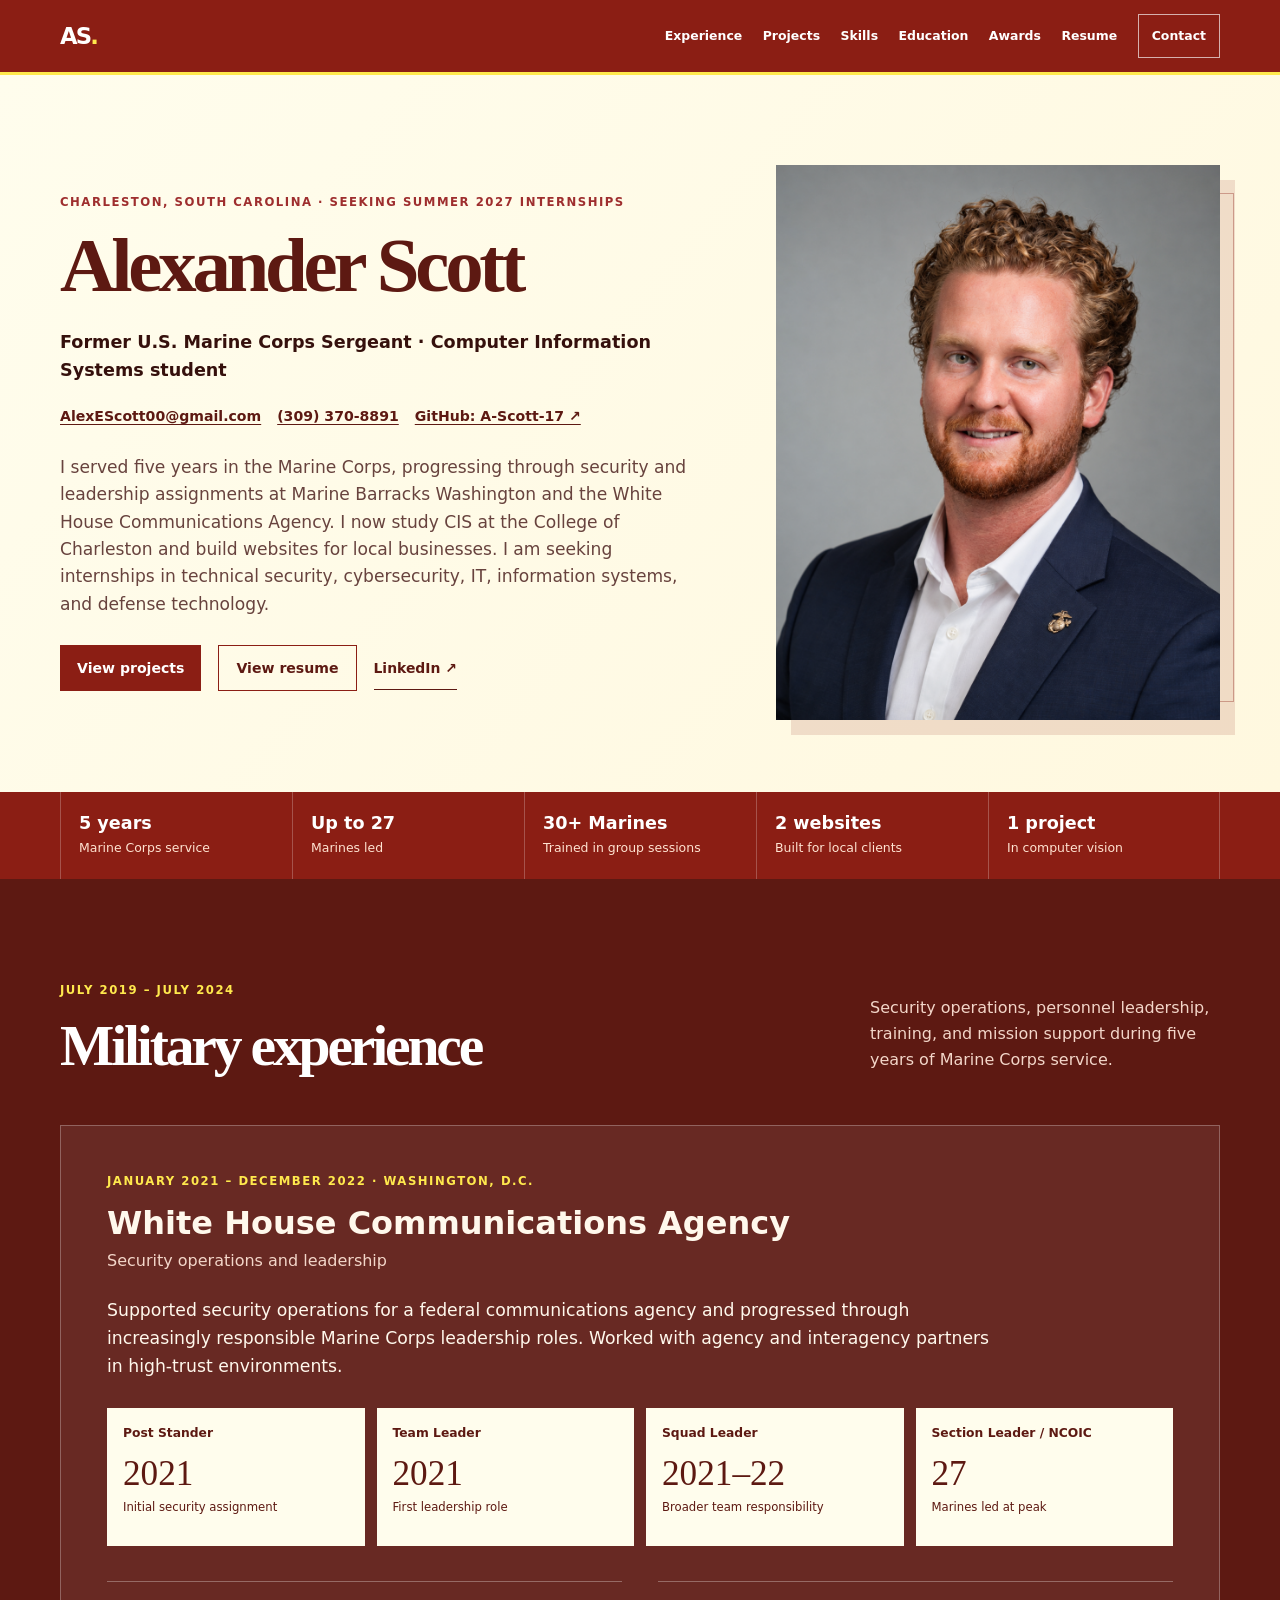
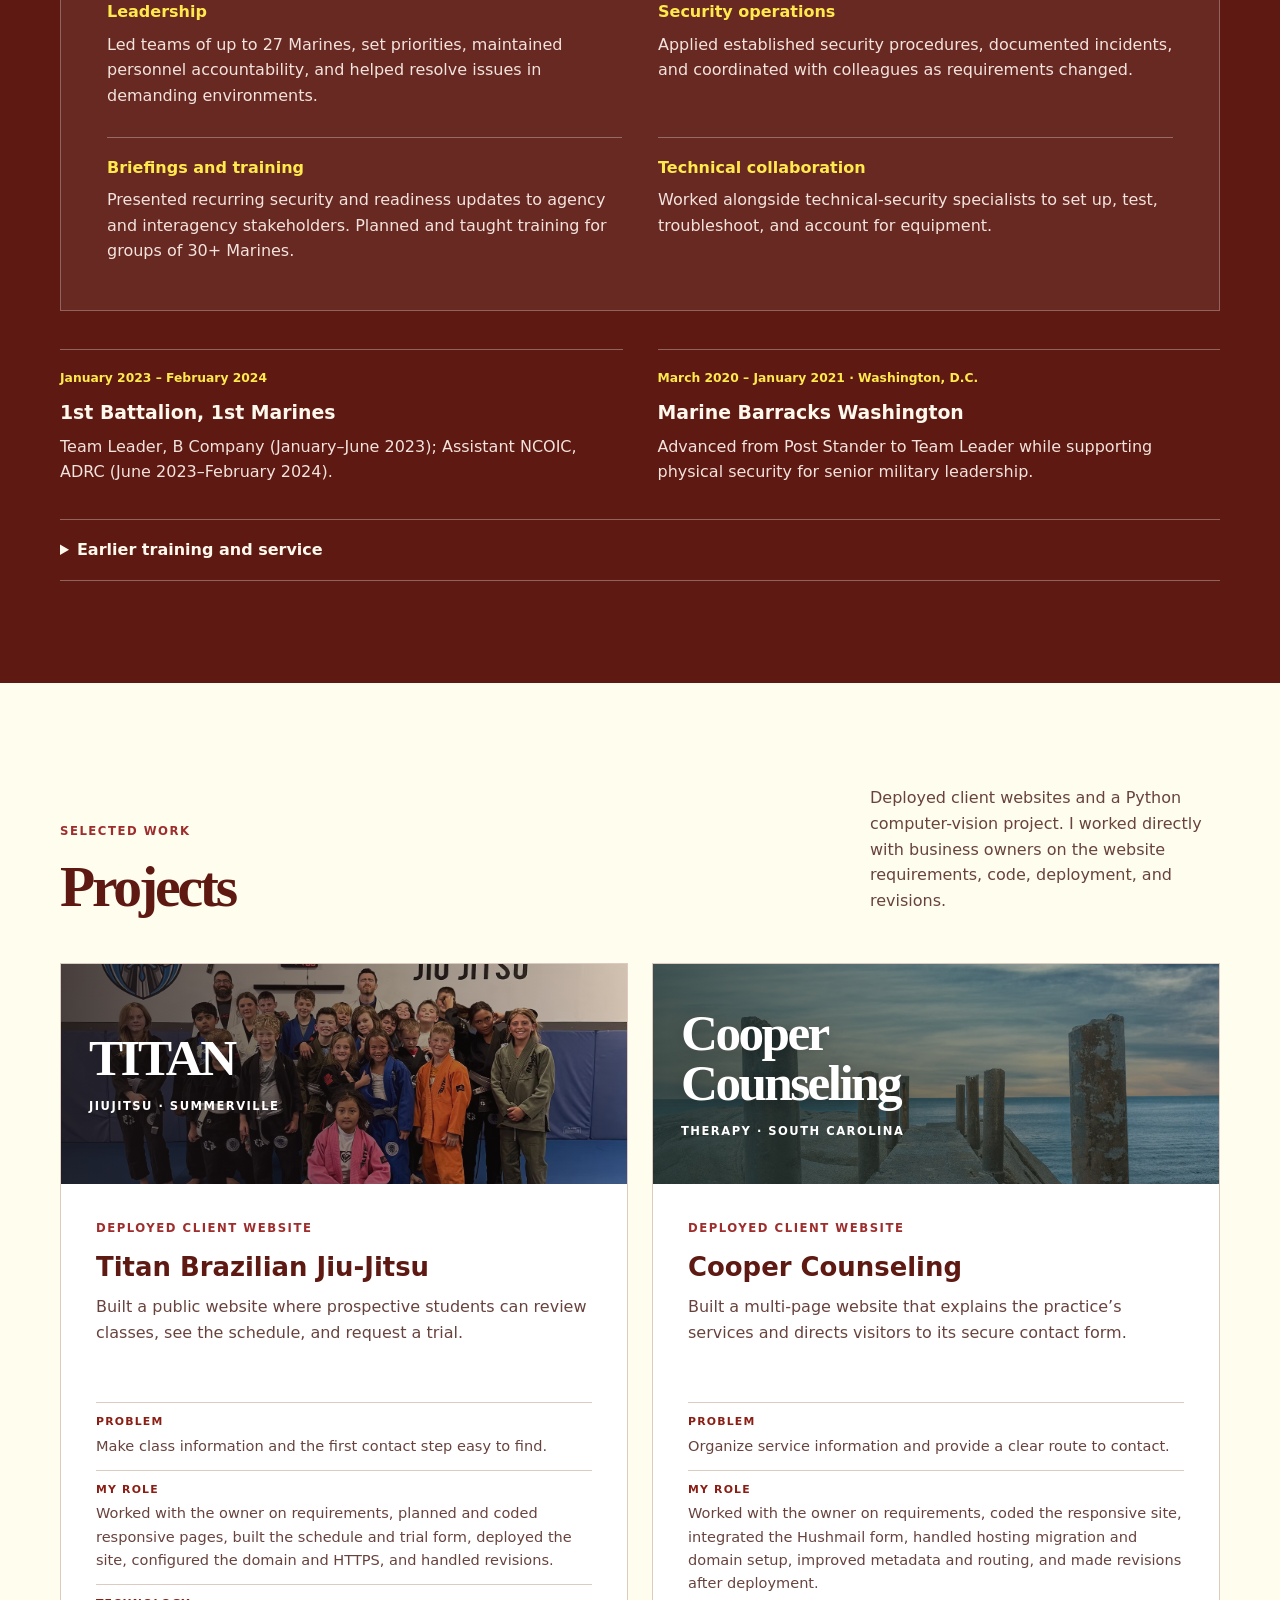
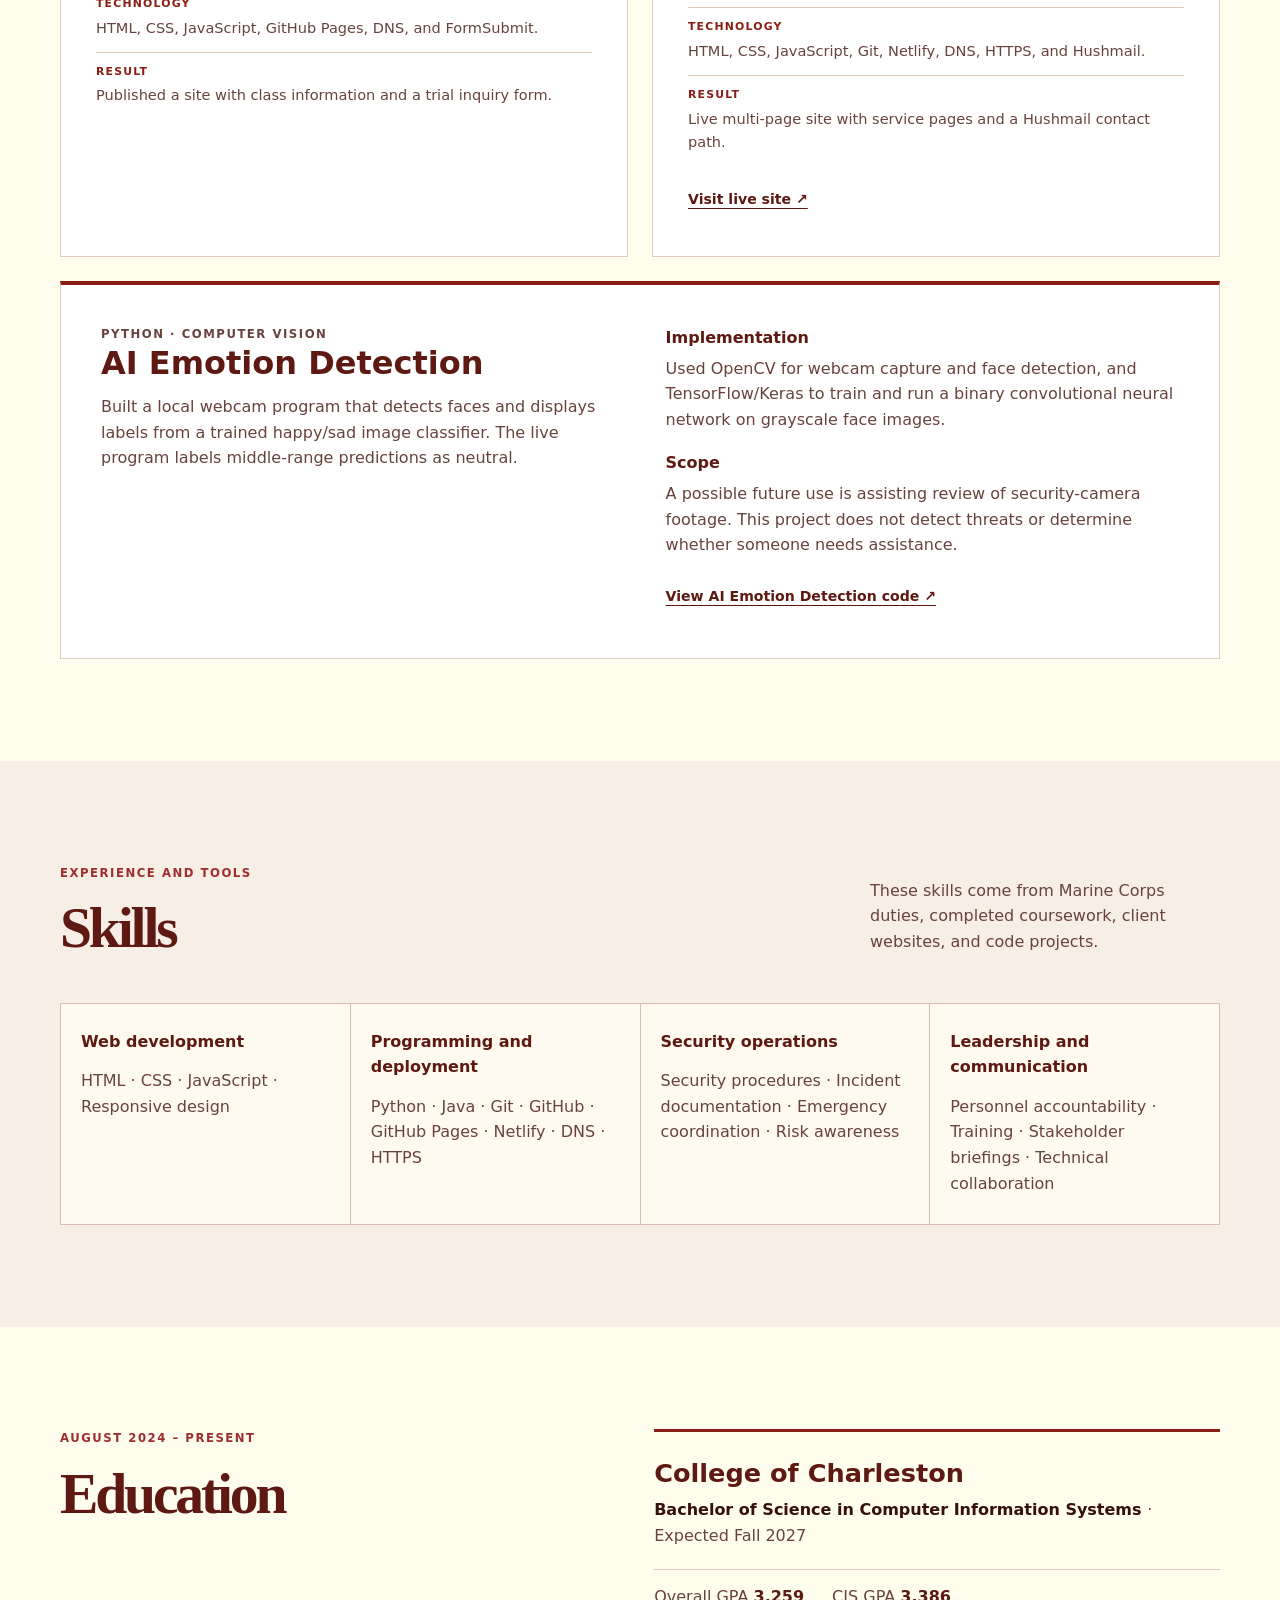
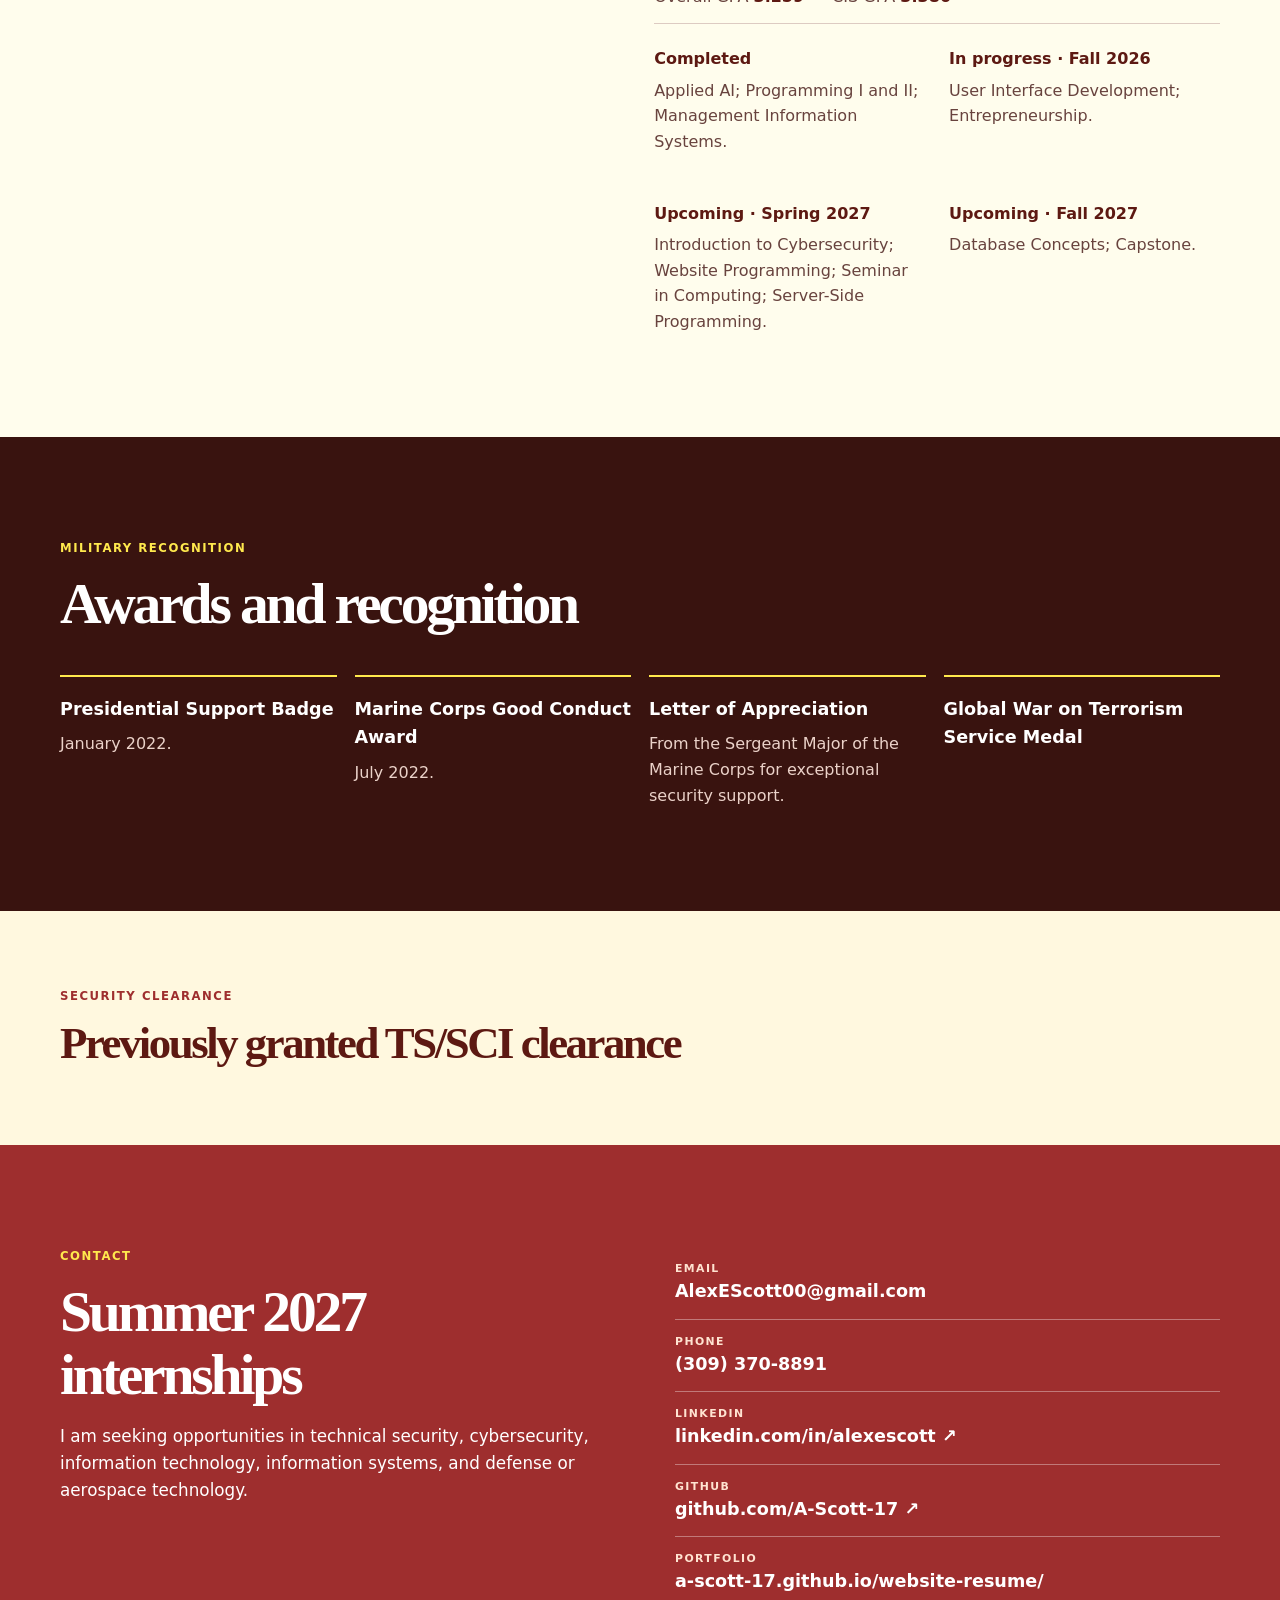
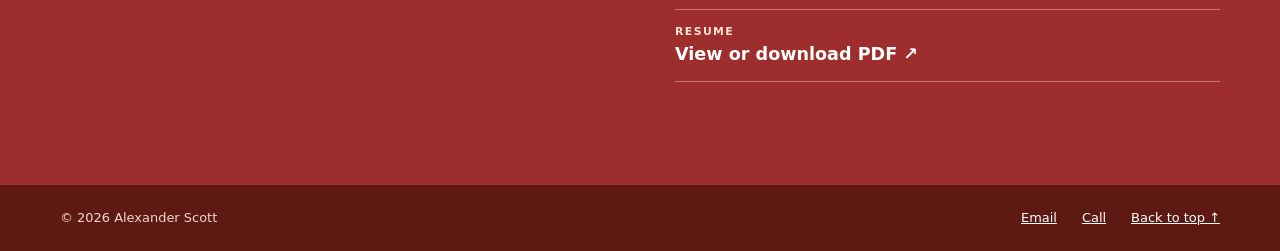
==== commit eedf5a22: "Refresh portfolio files" ====
--- a/index.html
+++ b/index.html
@@ -11,13 +11,13 @@
   <meta property="og:title" content="Alexander Scott | Former Marine Sergeant and CIS Student">
   <meta property="og:description" content="Five years of Marine Corps service, security operations leadership, client websites, and a Python computer-vision project. Seeking Summer 2027 internships.">
   <meta property="og:url" content="https://a-scott-17.github.io/website-resume/">
-  <meta property="og:image" content="https://a-scott-17.github.io/website-resume/images/portfolio/alexander-scott-portrait.jpg">
+  <meta property="og:image" content="https://a-scott-17.github.io/website-resume/images/portfolio/alexander-scott-portrait.png">
   <meta property="og:image:alt" content="Portrait of Alexander Scott">
   <meta name="twitter:card" content="summary">
   <title>Alexander Scott | Former Marine Sergeant and CIS Student</title>
-  <link rel="stylesheet" href="styles/style.css?v=20260923-2">
+  <link rel="stylesheet" href="styles/style.css?v=20260930-1">
   <script defer src="js/site.js?v=20260923-2"></script>
-  <script type="application/ld+json">{"@context":"https://schema.org","@type":"Person","name":"Alexander Scott","url":"https://a-scott-17.github.io/website-resume/","image":"https://a-scott-17.github.io/website-resume/images/portfolio/alexander-scott-portrait.jpg","email":"mailto:AlexEScott00@gmail.com","sameAs":["https://www.linkedin.com/in/alexescott","https://github.com/A-Scott-17"],"affiliation":{"@type":"CollegeOrUniversity","name":"College of Charleston"},"description":"Former U.S. Marine Corps Sergeant and Computer Information Systems student seeking Summer 2027 internships in technical security, cybersecurity, IT, and information systems."}</script>
+  <script type="application/ld+json">{"@context":"https://schema.org","@type":"Person","name":"Alexander Scott","url":"https://a-scott-17.github.io/website-resume/","image":"https://a-scott-17.github.io/website-resume/images/portfolio/alexander-scott-portrait.png","email":"mailto:AlexEScott00@gmail.com","sameAs":["https://www.linkedin.com/in/alexescott","https://github.com/A-Scott-17"],"affiliation":{"@type":"CollegeOrUniversity","name":"College of Charleston"},"description":"Former U.S. Marine Corps Sergeant and Computer Information Systems student seeking Summer 2027 internships in technical security, cybersecurity, IT, and information systems."}</script>
 </head>
 <body>
   <a class="skip-link" href="#main">Skip to content</a>
@@ -45,24 +45,24 @@
           <h1>Alexander Scott</h1>
           <p class="hero-position">Former U.S. Marine Corps Sergeant · Computer Information Systems student</p>
           <p class="hero-quick-contact"><a href="mailto:AlexEScott00@gmail.com">AlexEScott00@gmail.com</a><a href="tel:+13093708891">(309) 370-8891</a><a href="https://github.com/A-Scott-17" target="_blank" rel="noopener noreferrer">GitHub: A-Scott-17 ↗</a></p>
-          <p class="lede">I served in the Marine Corps from July 2019 to July 2024, with security operations and leadership assignments at Marine Barracks Washington and the White House Communications Agency. I now study CIS at the College of Charleston and develop websites for local businesses. I am seeking internships in technical security, cybersecurity, IT, information systems, and defense technology.</p>
+          <p class="lede">I served five years in the Marine Corps, progressing through security and leadership assignments at Marine Barracks Washington and the White House Communications Agency. I now study CIS at the College of Charleston and build websites for local businesses. I am seeking internships in technical security, cybersecurity, IT, information systems, and defense technology.</p>
           <div class="actions">
             <a class="button button-primary" href="#projects">View projects</a>
             <a class="button button-secondary" href="resume/alexander-scott-resume.pdf" target="_blank" rel="noopener noreferrer">View resume</a>
             <a class="text-action" href="https://www.linkedin.com/in/alexescott" target="_blank" rel="noopener noreferrer">LinkedIn ↗</a>
           </div>
         </div>
-        <figure class="hero-media"><img src="images/portfolio/alexander-scott-portrait.jpg" alt="Portrait of Alexander Scott" width="1086" height="1448" fetchpriority="high"></figure>
+        <figure class="hero-media"><img src="images/portfolio/alexander-scott-portrait.png" alt="Alexander Scott in a navy suit" width="1024" height="1536" fetchpriority="high"></figure>
       </div>
     </section>
 
     <section class="proof-strip" aria-label="Professional highlights">
       <div class="shell proof-grid">
         <p><strong>5 years</strong><span>Marine Corps service</span></p>
-        <p><strong>Up to 27</strong><span>Personnel led at WHCA</span></p>
-        <p><strong>16+ Marines</strong><span>Supervised on guard shifts</span></p>
-        <p><strong>3 compounds</strong><span>Coordinated on shift</span></p>
-        <p><strong>30+ Marines</strong><span>In training groups</span></p>
+        <p><strong>Up to 27</strong><span>Marines led</span></p>
+        <p><strong>30+ Marines</strong><span>Trained in group sessions</span></p>
+        <p><strong>2 websites</strong><span>Built for local clients</span></p>
+        <p><strong>1 project</strong><span>In computer vision</span></p>
       </div>
     </section>
 
@@ -76,30 +76,30 @@
           <div class="experience-heading">
             <div><p class="project-kicker">January 2021 – December 2022 · Washington, D.C.</p><h3>White House Communications Agency</h3><p>Security operations and leadership</p></div>
           </div>
-          <p class="experience-lede">Served in shift-based security operations supporting Presidential and Vice-Presidential missions in coordination with the U.S. Secret Service and other organizations. The security mission provided continuous coverage; my individual duties were shift-based and subject to recall.</p>
+          <p class="experience-lede">Supported security operations for a federal communications agency and progressed through increasingly responsible Marine Corps leadership roles. Worked with agency and interagency partners in high-trust environments.</p>
           <div class="progression" aria-label="White House Communications Agency role progression">
-            <div><span>Post Stander</span><strong>2021</strong><small>January–April</small></div>
-            <div><span>Team Leader</span><strong>~4</strong><small>personnel · April–August 2021</small></div>
-            <div><span>Squad Leader</span><strong>~12</strong><small>personnel · August 2021–May 2022</small></div>
-            <div><span>Section Leader / NCOIC</span><strong>Up to 27</strong><small>personnel · May–December 2022</small></div>
+            <div><span>Post Stander</span><strong>2021</strong><small>Initial security assignment</small></div>
+            <div><span>Team Leader</span><strong>2021</strong><small>First leadership role</small></div>
+            <div><span>Squad Leader</span><strong>2021–22</strong><small>Broader team responsibility</small></div>
+            <div><span>Section Leader / NCOIC</span><strong>27</strong><small>Marines led at peak</small></div>
           </div>
           <div class="responsibility-grid">
-            <div><h4>Sergeant of the Guard</h4><p>Supervised 16+ Marines assigned to security posts and managed shift-level operations across three WHCA compounds simultaneously. Coordinated post assignments and reliefs, personnel accountability, visitor processing, access-control issues, incident response, and reporting.</p></div>
-            <div><h4>Security operations</h4><p>Worked with access control, camera and alarm monitoring, threat and emergency response, security procedures, and incident reports. Supervised Marines responsible for monitoring the three compounds while on shift.</p></div>
-            <div><h4>Briefings and training</h4><p>Presented monthly security and readiness updates to WHCA leadership and interagency partners, including representatives from the U.S. Secret Service, Metropolitan Police Department, and Department of Homeland Security. Planned and instructed security and emergency-response training events for groups of 30+ Marines, covering lethal and non-lethal weapons proficiency, tactical communications, emergency response, and security procedures.</p></div>
-            <div><h4>Technical-security support</h4><p>Assisted WHCA technical-security personnel with setting up, connecting, testing, operating, troubleshooting, securing, and accounting for security equipment. Supported physical security and access requirements for sensitive communications assets and SCIF environments during domestic and international missions.</p></div>
+            <div><h4>Leadership</h4><p>Led teams of up to 27 Marines, set priorities, maintained personnel accountability, and helped resolve issues in demanding environments.</p></div>
+            <div><h4>Security operations</h4><p>Applied established security procedures, documented incidents, and coordinated with colleagues as requirements changed.</p></div>
+            <div><h4>Briefings and training</h4><p>Presented recurring security and readiness updates to agency and interagency stakeholders. Planned and taught training for groups of 30+ Marines.</p></div>
+            <div><h4>Technical collaboration</h4><p>Worked alongside technical-security specialists to set up, test, troubleshoot, and account for equipment.</p></div>
           </div>
         </article>
 
         <div class="experience-list">
           <article><p class="date">January 2023 – February 2024</p><h3>1st Battalion, 1st Marines</h3><p>Team Leader, B Company (January–June 2023); Assistant NCOIC, ADRC (June 2023–February 2024).</p></article>
-          <article><p class="date">March 2020 – January 2021 · Washington, D.C.</p><h3>Marine Barracks Washington</h3><p>Post Stander (March–September 2020); Team Leader (September 2020–January 2021). Provided shift-based physical security for senior Marine Corps and Navy leadership, their families, and guests in an operation with continuous coverage and recall requirements.</p></article>
+          <article><p class="date">March 2020 – January 2021 · Washington, D.C.</p><h3>Marine Barracks Washington</h3><p>Advanced from Post Stander to Team Leader while supporting physical security for senior military leadership.</p></article>
         </div>
         <details class="service-details">
-          <summary>Earlier training and selected missions</summary>
+          <summary>Earlier training and service</summary>
           <div class="details-grid">
             <div><h3>Earlier training</h3><p>Marine Corps Recruit Depot, Marine Recruit (July–October 2019); Infantry Training Battalion (October 2019–January 2020); Marine Security Force Company, Student (January–March 2020).</p></div>
-            <div><h3>Selected missions</h3><p>Russia–United States Summit, Geneva, Switzerland (2021); APEC Summit, Bangkok, Thailand (2022); Royal Castle, Warsaw, Poland (2022); Operation Capitol Response I &amp; II, Washington, D.C.</p></div>
+            <div><h3>Additional service</h3><p>Supported domestic and international assignments requiring discretion, coordination, and adaptability.</p></div>
           </div>
         </details>
       </div>
@@ -138,12 +138,12 @@
       </article>
     </section>
 
-    <section id="skills" class="section section-muted"><div class="shell"><div class="section-intro"><div><p class="eyebrow">Experience and tools</p><h2>Skills</h2></div><p>These skills come from Marine Corps duties, completed coursework, client websites, and code projects.</p></div><div class="skills-grid"><article><h3>Web development</h3><p>HTML · CSS · JavaScript · Responsive design</p></article><article><h3>Programming and deployment</h3><p>Python · Java · Git · GitHub · GitHub Pages · Netlify · DNS · HTTPS</p></article><article><h3>Security operations</h3><p>Access control · Camera and alarm monitoring · Emergency response · Incident reporting · SCIF security support</p></article><article><h3>Leadership and communication</h3><p>Personnel accountability · Training · Security briefings · Interagency coordination · Technical-security support</p></article></div></div></section>
+    <section id="skills" class="section section-muted"><div class="shell"><div class="section-intro"><div><p class="eyebrow">Experience and tools</p><h2>Skills</h2></div><p>These skills come from Marine Corps duties, completed coursework, client websites, and code projects.</p></div><div class="skills-grid"><article><h3>Web development</h3><p>HTML · CSS · JavaScript · Responsive design</p></article><article><h3>Programming and deployment</h3><p>Python · Java · Git · GitHub · GitHub Pages · Netlify · DNS · HTTPS</p></article><article><h3>Security operations</h3><p>Security procedures · Incident documentation · Emergency coordination · Risk awareness</p></article><article><h3>Leadership and communication</h3><p>Personnel accountability · Training · Stakeholder briefings · Technical collaboration</p></article></div></div></section>
 
     <section id="education" class="section shell education-grid"><div><p class="eyebrow">August 2024 – present</p><h2>Education</h2></div><div class="education-content"><h3>College of Charleston</h3><p class="degree">Bachelor of Science in Computer Information Systems <span>· Expected Fall 2027</span></p><div class="gpa-row"><span>Overall GPA <strong>3.259</strong></span><span>CIS GPA <strong>3.386</strong></span></div><div class="course-columns"><div><h4>Completed</h4><p>Applied AI; Programming I and II; Management Information Systems.</p></div><div><h4>In progress · Fall 2026</h4><p>User Interface Development; Entrepreneurship.</p></div><div><h4>Upcoming · Spring 2027</h4><p>Introduction to Cybersecurity; Website Programming; Seminar in Computing; Server-Side Programming.</p></div><div><h4>Upcoming · Fall 2027</h4><p>Database Concepts; Capstone.</p></div></div></div></section>
 
     <section id="awards" class="section credentials-section"><div class="shell"><p class="eyebrow">Military recognition</p><h2>Awards and recognition</h2><div class="recognition-grid"><article><h3>Presidential Support Badge</h3><p>January 2022.</p></article><article><h3>Marine Corps Good Conduct Award</h3><p>July 2022.</p></article><article><h3>Letter of Appreciation</h3><p>From the Sergeant Major of the Marine Corps for exceptional security support.</p></article><article><h3>Global War on Terrorism Service Medal</h3></article></div></div></section>
-    <section id="clearance" class="section clearance-section"><div class="shell"><p class="eyebrow">Security clearance</p><h2>TS/SCI obtained in 2020</h2></div></section>
+    <section id="clearance" class="section clearance-section"><div class="shell"><p class="eyebrow">Security clearance</p><h2>Previously granted TS/SCI clearance</h2></div></section>
 
     <section id="contact" class="contact-section"><div class="shell contact-grid"><div><p class="eyebrow">Contact</p><h2>Summer 2027 internships</h2><p>I am seeking opportunities in technical security, cybersecurity, information technology, information systems, and defense or aerospace technology.</p></div><div class="contact-links"><a href="mailto:AlexEScott00@gmail.com"><span>Email</span><strong>AlexEScott00@gmail.com</strong></a><a href="tel:+13093708891"><span>Phone</span><strong>(309) 370-8891</strong></a><a href="https://www.linkedin.com/in/alexescott" target="_blank" rel="noopener noreferrer"><span>LinkedIn</span><strong>linkedin.com/in/alexescott ↗</strong></a><a href="https://github.com/A-Scott-17" target="_blank" rel="noopener noreferrer"><span>GitHub</span><strong>github.com/A-Scott-17 ↗</strong></a><a href="https://a-scott-17.github.io/website-resume/"><span>Portfolio</span><strong>a-scott-17.github.io/website-resume/</strong></a><a href="resume/alexander-scott-resume.pdf" target="_blank" rel="noopener noreferrer"><span>Resume</span><strong>View or download PDF ↗</strong></a></div></div></section>
   </main>
--- a/styles/style.css
+++ b/styles/style.css
@@ -56,7 +56,7 @@
 .text-action:hover { color: var(--maroon-light); }
 .hero-media { position: relative; }
 .hero-media::before { content: ""; position: absolute; inset: 28px -14px 18px 28px; border: 1px solid rgba(139,30,20,.35); }
-.hero-media img { position: relative; display: block; width: 100%; height: auto; aspect-ratio: 4/5; object-fit: cover; box-shadow: 15px 15px 0 rgba(139,30,20,.13); }
+.hero-media img { position: relative; display: block; width: 100%; height: auto; aspect-ratio: 4/5; object-fit: cover; object-position: center 20%; box-shadow: 15px 15px 0 rgba(139,30,20,.13); }
 .proof-strip { background: var(--maroon); color: #fff; }
 .proof-grid { display: grid; grid-template-columns: repeat(5, 1fr); }
 .proof-grid p { margin: 0; padding: 21px 18px; border-left: 1px solid rgba(255,255,255,.24); }
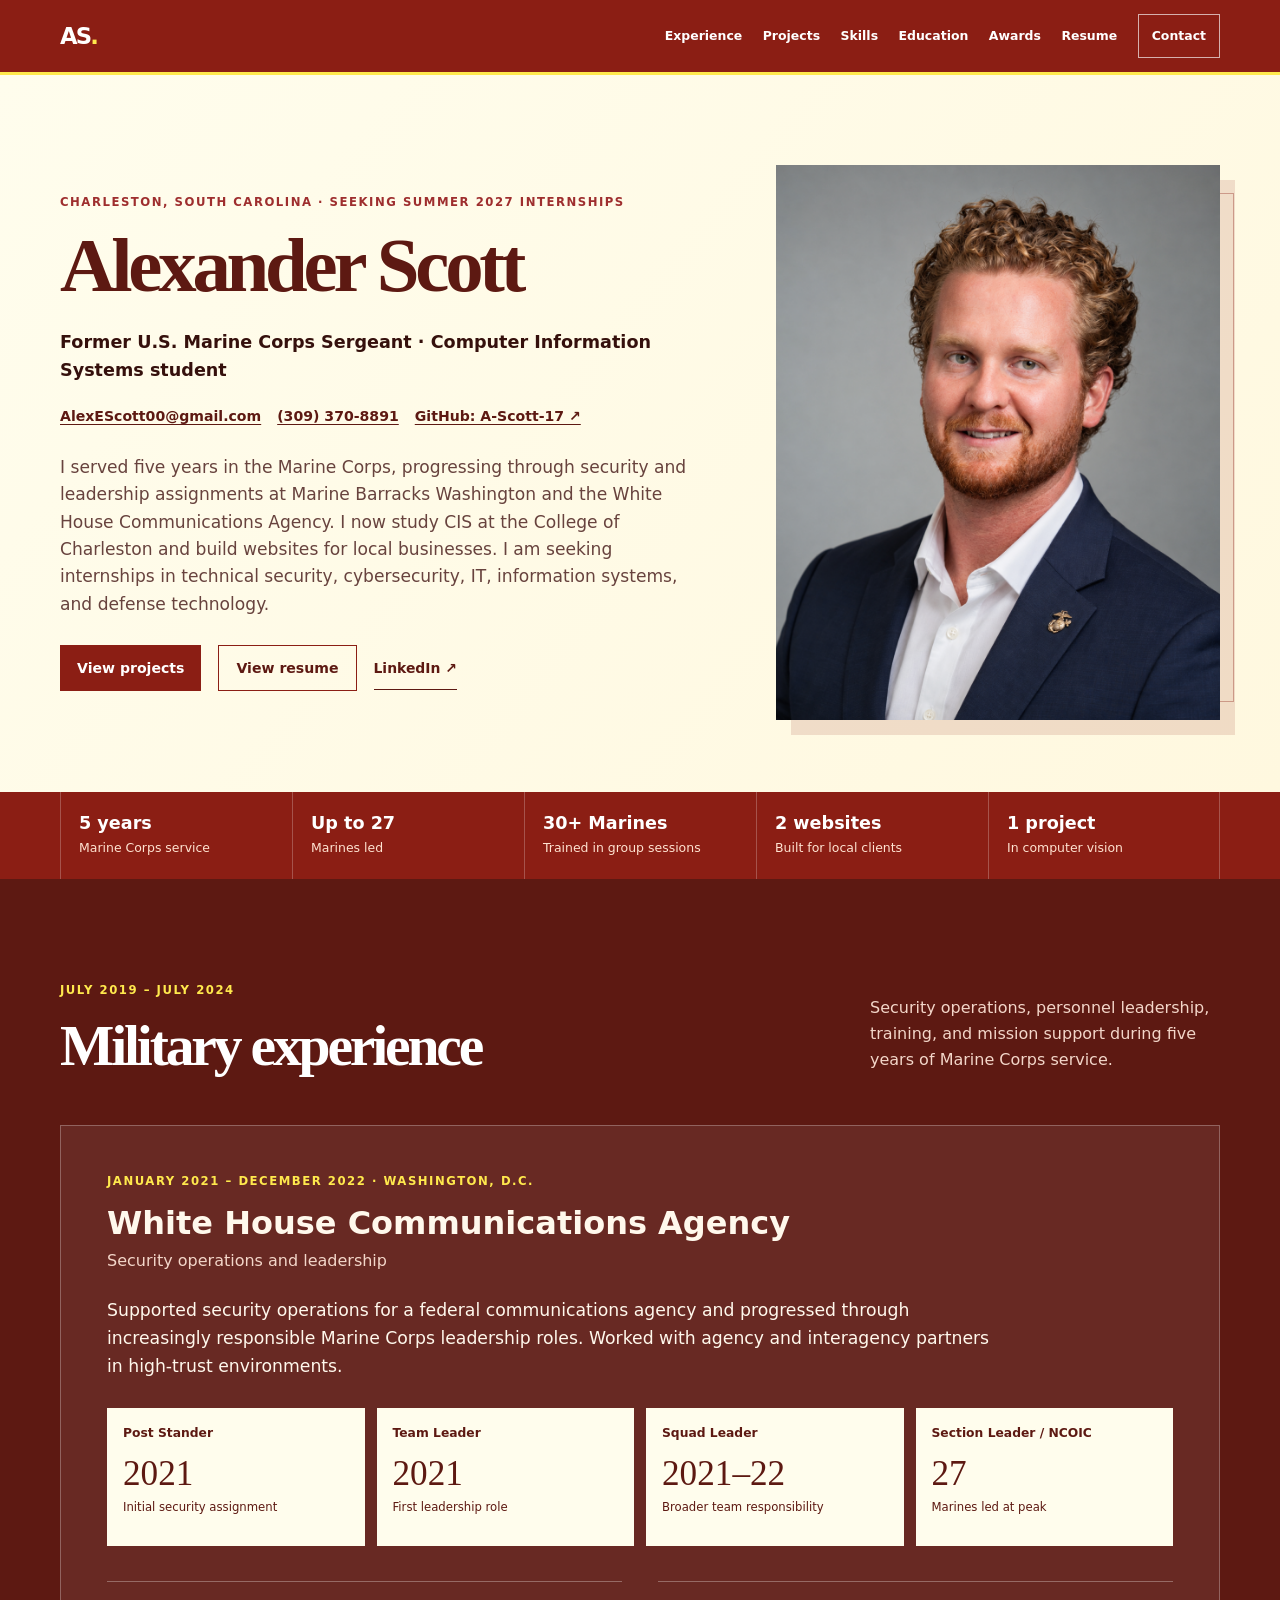
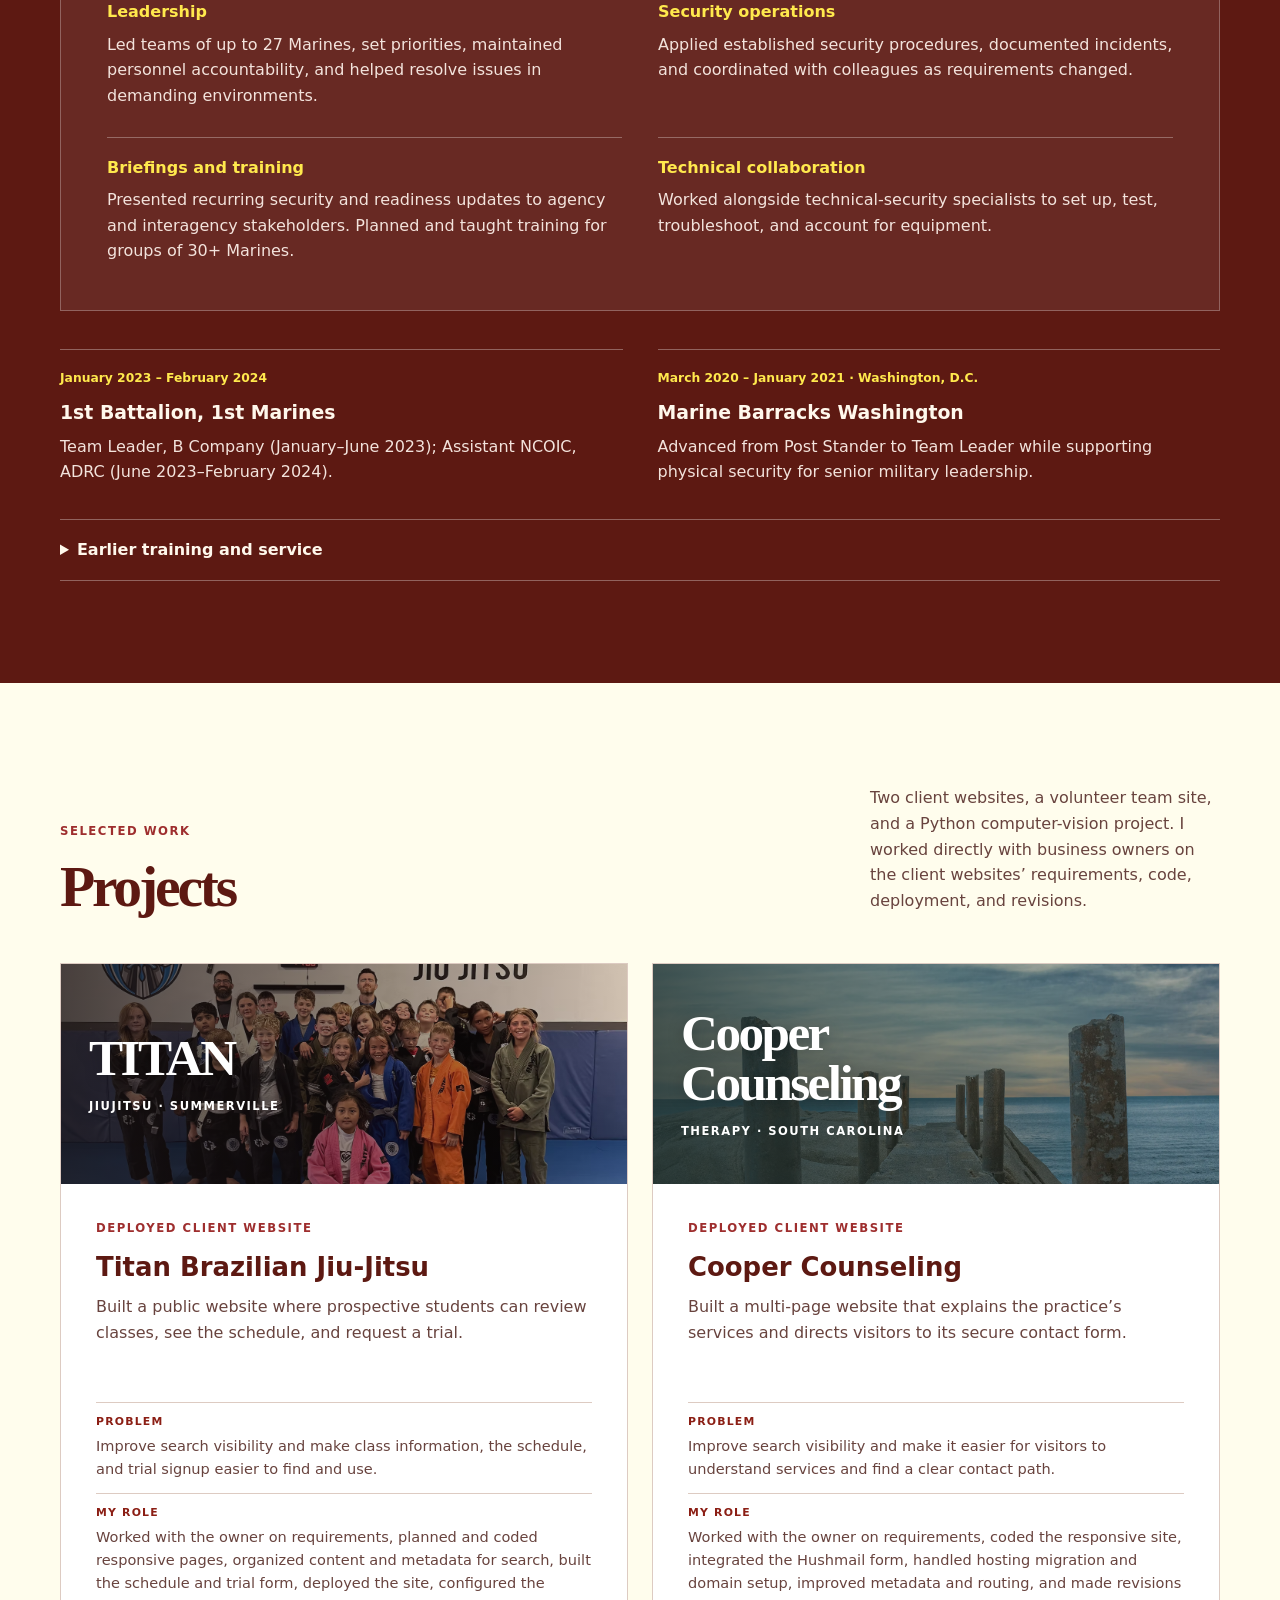
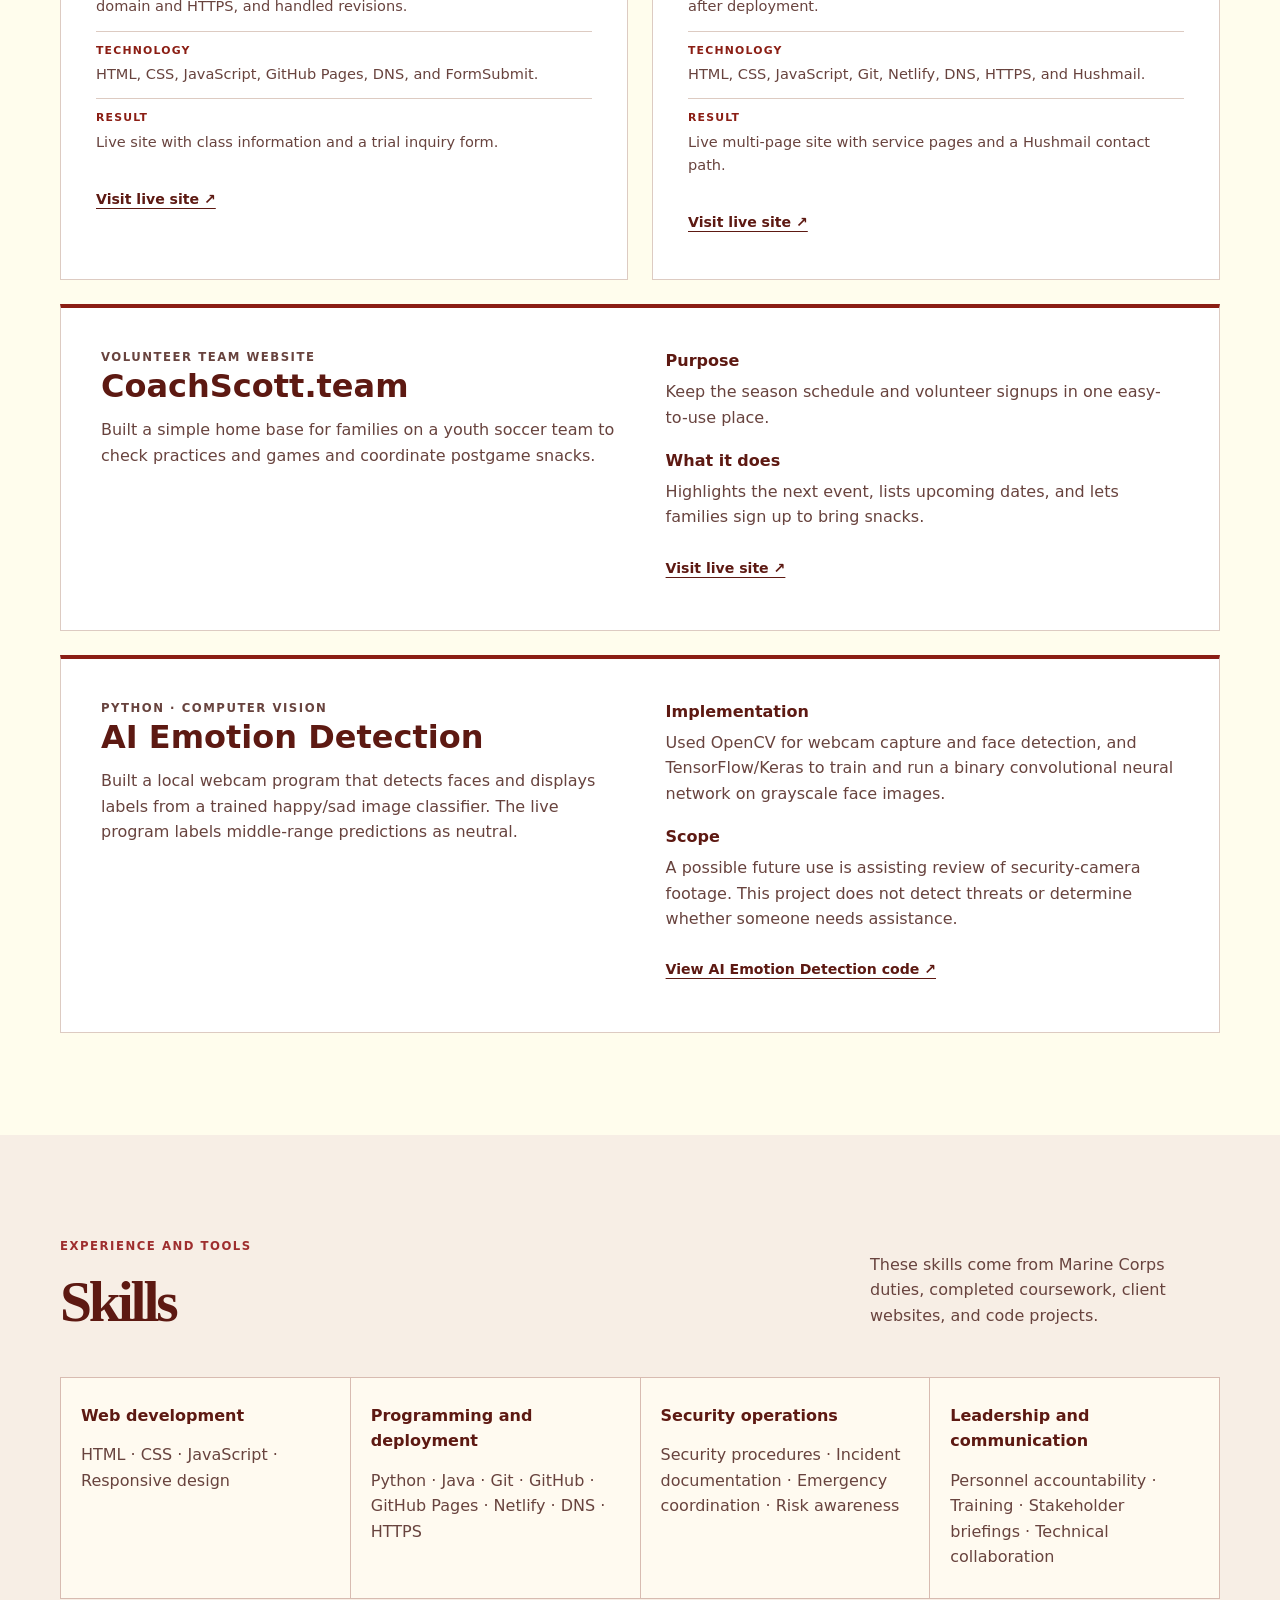
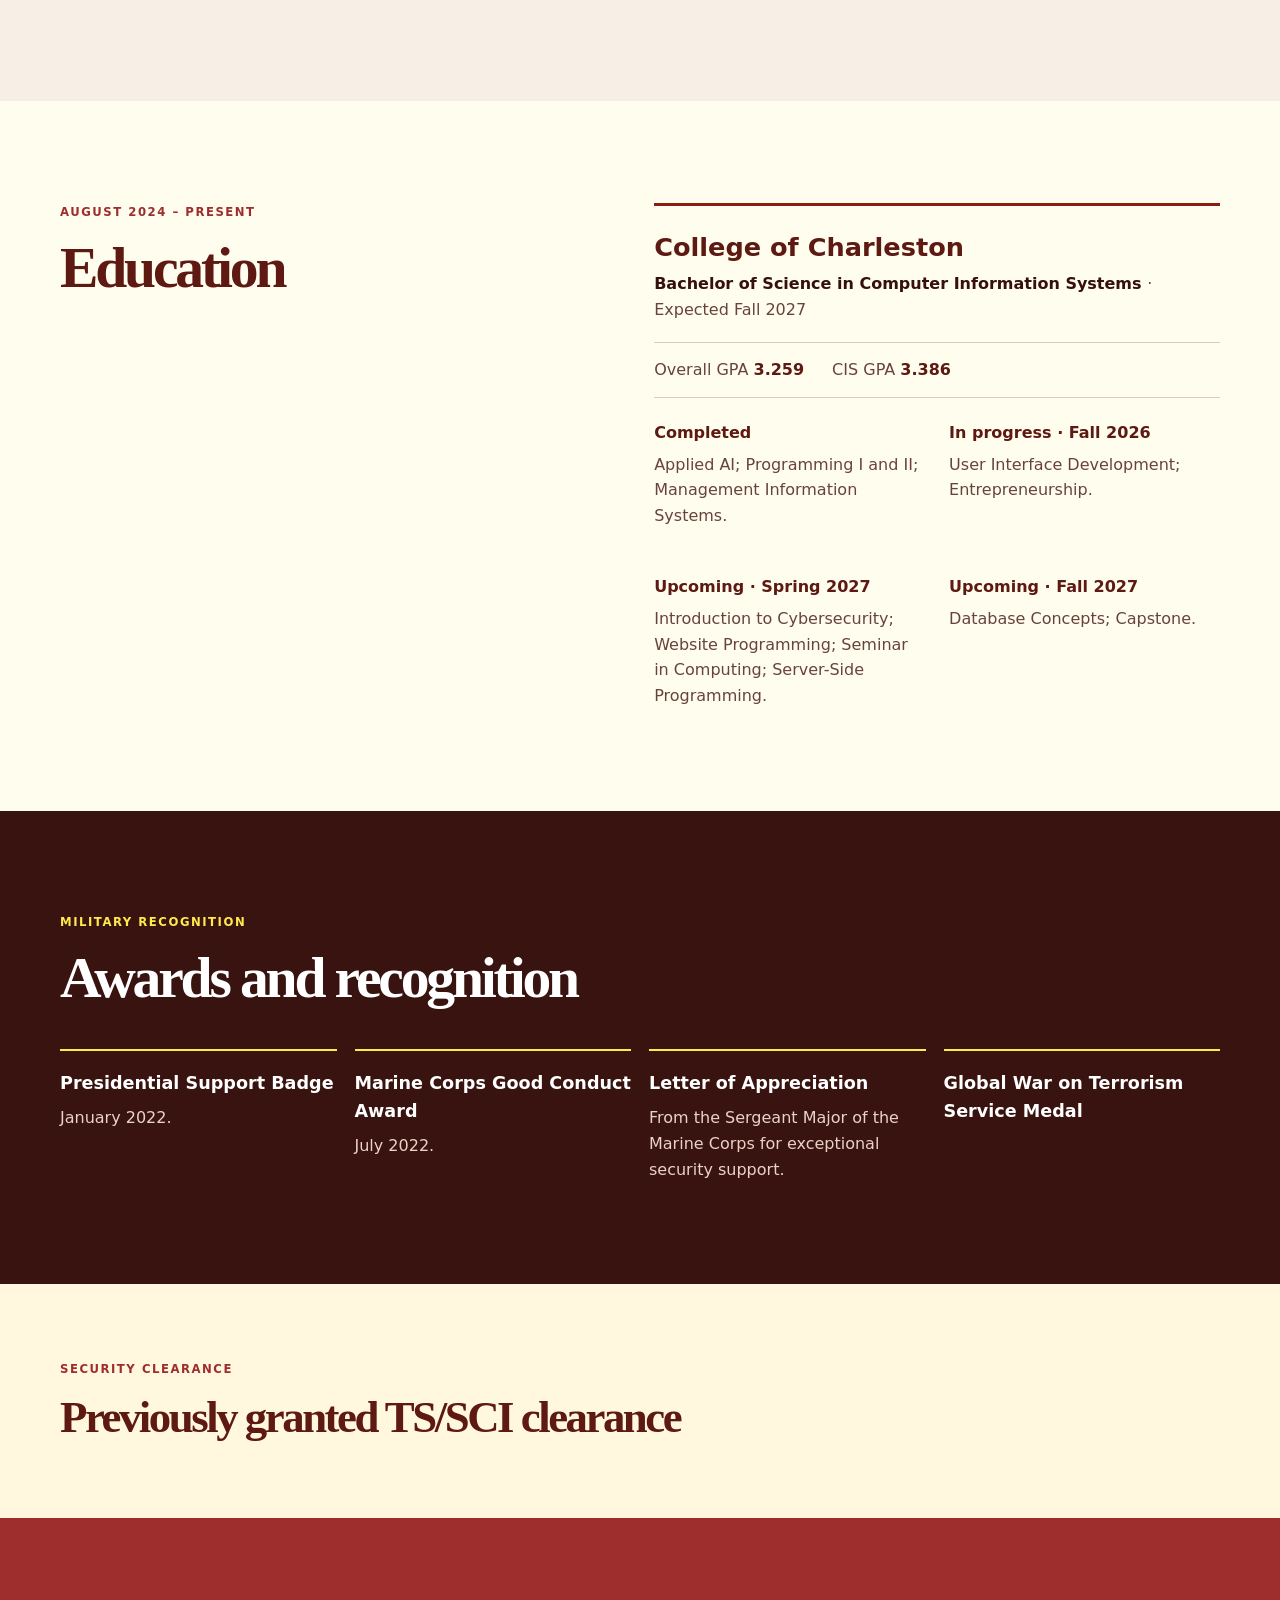
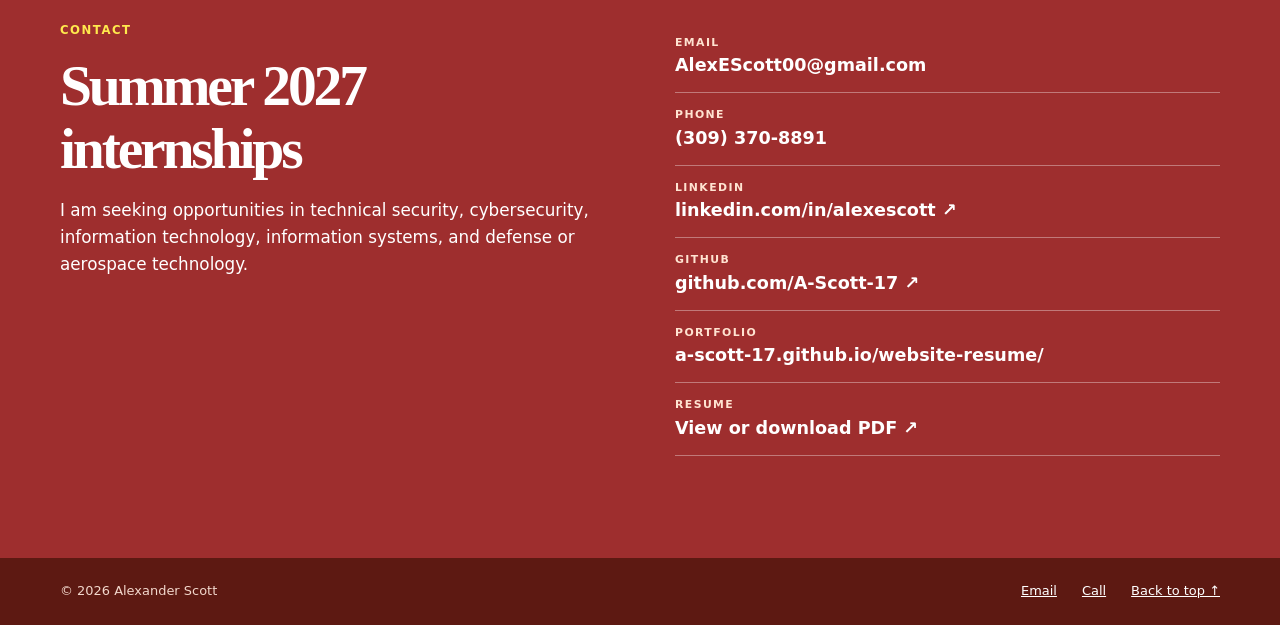
==== commit cff904c3: "Refresh portfolio project links and descriptions" ====
--- a/index.html
+++ b/index.html
@@ -4,20 +4,22 @@
   <meta charset="utf-8">
   <meta name="viewport" content="width=device-width, initial-scale=1">
   <meta name="theme-color" content="#8b1e14">
-  <meta name="description" content="Alexander Scott is a former U.S. Marine Corps Sergeant and College of Charleston Computer Information Systems student. View his security experience, client websites, and Python computer-vision project.">
+  <meta name="description" content="Alexander Scott is a former U.S. Marine Corps Sergeant and College of Charleston Computer Information Systems student. View his security experience, client websites, volunteer team site, and Python computer-vision project.">
   <link rel="canonical" href="https://a-scott-17.github.io/website-resume/">
   <link rel="icon" href="images/favicon.ico" sizes="any">
   <meta property="og:type" content="profile">
   <meta property="og:title" content="Alexander Scott | Former Marine Sergeant and CIS Student">
-  <meta property="og:description" content="Five years of Marine Corps service, security operations leadership, client websites, and a Python computer-vision project. Seeking Summer 2027 internships.">
+  <meta property="og:description" content="Five years of Marine Corps service, security operations leadership, client and volunteer websites, and a Python computer-vision project. Seeking Summer 2027 internships.">
   <meta property="og:url" content="https://a-scott-17.github.io/website-resume/">
-  <meta property="og:image" content="https://a-scott-17.github.io/website-resume/images/portfolio/alexander-scott-portrait.png">
+  <meta property="og:image" content="https://a-scott-17.github.io/website-resume/images/portfolio/alexander-scott-portrait-2026.png">
   <meta property="og:image:alt" content="Portrait of Alexander Scott">
   <meta name="twitter:card" content="summary">
+  <meta name="twitter:image" content="https://a-scott-17.github.io/website-resume/images/portfolio/alexander-scott-portrait-2026.png">
+  <meta name="twitter:image:alt" content="Portrait of Alexander Scott">
   <title>Alexander Scott | Former Marine Sergeant and CIS Student</title>
   <link rel="stylesheet" href="styles/style.css?v=20260930-1">
   <script defer src="js/site.js?v=20260923-2"></script>
-  <script type="application/ld+json">{"@context":"https://schema.org","@type":"Person","name":"Alexander Scott","url":"https://a-scott-17.github.io/website-resume/","image":"https://a-scott-17.github.io/website-resume/images/portfolio/alexander-scott-portrait.png","email":"mailto:AlexEScott00@gmail.com","sameAs":["https://www.linkedin.com/in/alexescott","https://github.com/A-Scott-17"],"affiliation":{"@type":"CollegeOrUniversity","name":"College of Charleston"},"description":"Former U.S. Marine Corps Sergeant and Computer Information Systems student seeking Summer 2027 internships in technical security, cybersecurity, IT, and information systems."}</script>
+  <script type="application/ld+json">{"@context":"https://schema.org","@type":"Person","name":"Alexander Scott","url":"https://a-scott-17.github.io/website-resume/","image":"https://a-scott-17.github.io/website-resume/images/portfolio/alexander-scott-portrait-2026.png","email":"mailto:AlexEScott00@gmail.com","sameAs":["https://www.linkedin.com/in/alexescott","https://github.com/A-Scott-17"],"affiliation":{"@type":"CollegeOrUniversity","name":"College of Charleston"},"description":"Former U.S. Marine Corps Sergeant and Computer Information Systems student seeking Summer 2027 internships in technical security, cybersecurity, IT, and information systems."}</script>
 </head>
 <body>
   <a class="skip-link" href="#main">Skip to content</a>
@@ -52,7 +54,7 @@
             <a class="text-action" href="https://www.linkedin.com/in/alexescott" target="_blank" rel="noopener noreferrer">LinkedIn ↗</a>
           </div>
         </div>
-        <figure class="hero-media"><img src="images/portfolio/alexander-scott-portrait.png" alt="Alexander Scott in a navy suit" width="1024" height="1536" fetchpriority="high"></figure>
+        <figure class="hero-media"><img src="images/portfolio/alexander-scott-portrait-2026.png" alt="Alexander Scott in a navy suit" width="1024" height="1536" fetchpriority="high"></figure>
       </div>
     </section>
 
@@ -106,22 +108,37 @@
     </section>
 
     <section id="projects" class="section shell">
-      <div class="section-intro"><div><p class="eyebrow">Selected work</p><h2>Projects</h2></div><p>Deployed client websites and a Python computer-vision project. I worked directly with business owners on the website requirements, code, deployment, and revisions.</p></div>
+      <div class="section-intro"><div><p class="eyebrow">Selected work</p><h2>Projects</h2></div><p>Two client websites, a volunteer team site, and a Python computer-vision project. I worked directly with business owners on the client websites’ requirements, code, deployment, and revisions.</p></div>
       <div class="case-grid">
         <article class="case-card">
           <div class="case-art titan-art"><img src="images/projects/titan-hero.avif" alt="Training photograph used on the Titan Brazilian Jiu-Jitsu website" loading="lazy" width="1200" height="800"><span>TITAN</span><small>JIUJITSU · SUMMERVILLE</small></div>
           <div class="case-content"><p class="project-kicker">Deployed client website</p><h3>Titan Brazilian Jiu-Jitsu</h3><p class="case-summary">Built a public website where prospective students can review classes, see the schedule, and request a trial.</p>
-            <dl><div><dt>Problem</dt><dd>Make class information and the first contact step easy to find.</dd></div><div><dt>My role</dt><dd>Worked with the owner on requirements, planned and coded responsive pages, built the schedule and trial form, deployed the site, configured the domain and HTTPS, and handled revisions.</dd></div><div><dt>Technology</dt><dd>HTML, CSS, JavaScript, GitHub Pages, DNS, and FormSubmit.</dd></div><div><dt>Result</dt><dd>Published a site with class information and a trial inquiry form.</dd></div></dl>
+            <dl><div><dt>Problem</dt><dd>Improve search visibility and make class information, the schedule, and trial signup easier to find and use.</dd></div><div><dt>My role</dt><dd>Worked with the owner on requirements, planned and coded responsive pages, organized content and metadata for search, built the schedule and trial form, deployed the site, configured the domain and HTTPS, and handled revisions.</dd></div><div><dt>Technology</dt><dd>HTML, CSS, JavaScript, GitHub Pages, DNS, and FormSubmit.</dd></div><div><dt>Result</dt><dd>Live site with class information and a trial inquiry form.</dd></div></dl>
+            <div class="case-links"><a href="https://www.titanjiujitsusummerville.com/" target="_blank" rel="noopener noreferrer" aria-label="Visit the Titan Brazilian Jiu-Jitsu website">Visit live site ↗</a></div>
           </div>
         </article>
         <article class="case-card">
           <div class="case-art cooper-art"><img src="images/projects/cooper-hero.avif" alt="Coastal photograph used on the Cooper Counseling website" loading="lazy" width="1200" height="800"><span>Cooper<br>Counseling</span><small>THERAPY · SOUTH CAROLINA</small></div>
           <div class="case-content"><p class="project-kicker">Deployed client website</p><h3>Cooper Counseling</h3><p class="case-summary">Built a multi-page website that explains the practice’s services and directs visitors to its secure contact form.</p>
-            <dl><div><dt>Problem</dt><dd>Organize service information and provide a clear route to contact.</dd></div><div><dt>My role</dt><dd>Worked with the owner on requirements, coded the responsive site, integrated the Hushmail form, handled hosting migration and domain setup, improved metadata and routing, and made revisions after deployment.</dd></div><div><dt>Technology</dt><dd>HTML, CSS, JavaScript, Git, Netlify, DNS, HTTPS, and Hushmail.</dd></div><div><dt>Result</dt><dd>Live multi-page site with service pages and a Hushmail contact path.</dd></div></dl>
+            <dl><div><dt>Problem</dt><dd>Improve search visibility and make it easier for visitors to understand services and find a clear contact path.</dd></div><div><dt>My role</dt><dd>Worked with the owner on requirements, coded the responsive site, integrated the Hushmail form, handled hosting migration and domain setup, improved metadata and routing, and made revisions after deployment.</dd></div><div><dt>Technology</dt><dd>HTML, CSS, JavaScript, Git, Netlify, DNS, HTTPS, and Hushmail.</dd></div><div><dt>Result</dt><dd>Live multi-page site with service pages and a Hushmail contact path.</dd></div></dl>
             <div class="case-links"><a href="https://www.coopercounselingsc.com/" target="_blank" rel="noopener noreferrer" aria-label="Visit the Cooper Counseling website">Visit live site ↗</a></div>
           </div>
         </article>
       </div>
+      <article class="technical-project">
+        <div>
+          <p class="project-kicker">Volunteer team website</p>
+          <h3>CoachScott.team</h3>
+          <p>Built a simple home base for families on a youth soccer team to check practices and games and coordinate postgame snacks.</p>
+        </div>
+        <div>
+          <h4>Purpose</h4>
+          <p>Keep the season schedule and volunteer signups in one easy-to-use place.</p>
+          <h4>What it does</h4>
+          <p>Highlights the next event, lists upcoming dates, and lets families sign up to bring snacks.</p>
+          <a href="https://coachscott.team/" target="_blank" rel="noopener noreferrer" aria-label="Visit the CoachScott.team website">Visit live site ↗</a>
+        </div>
+      </article>
       <article class="technical-project">
         <div>
           <p class="project-kicker">Python · Computer vision</p>
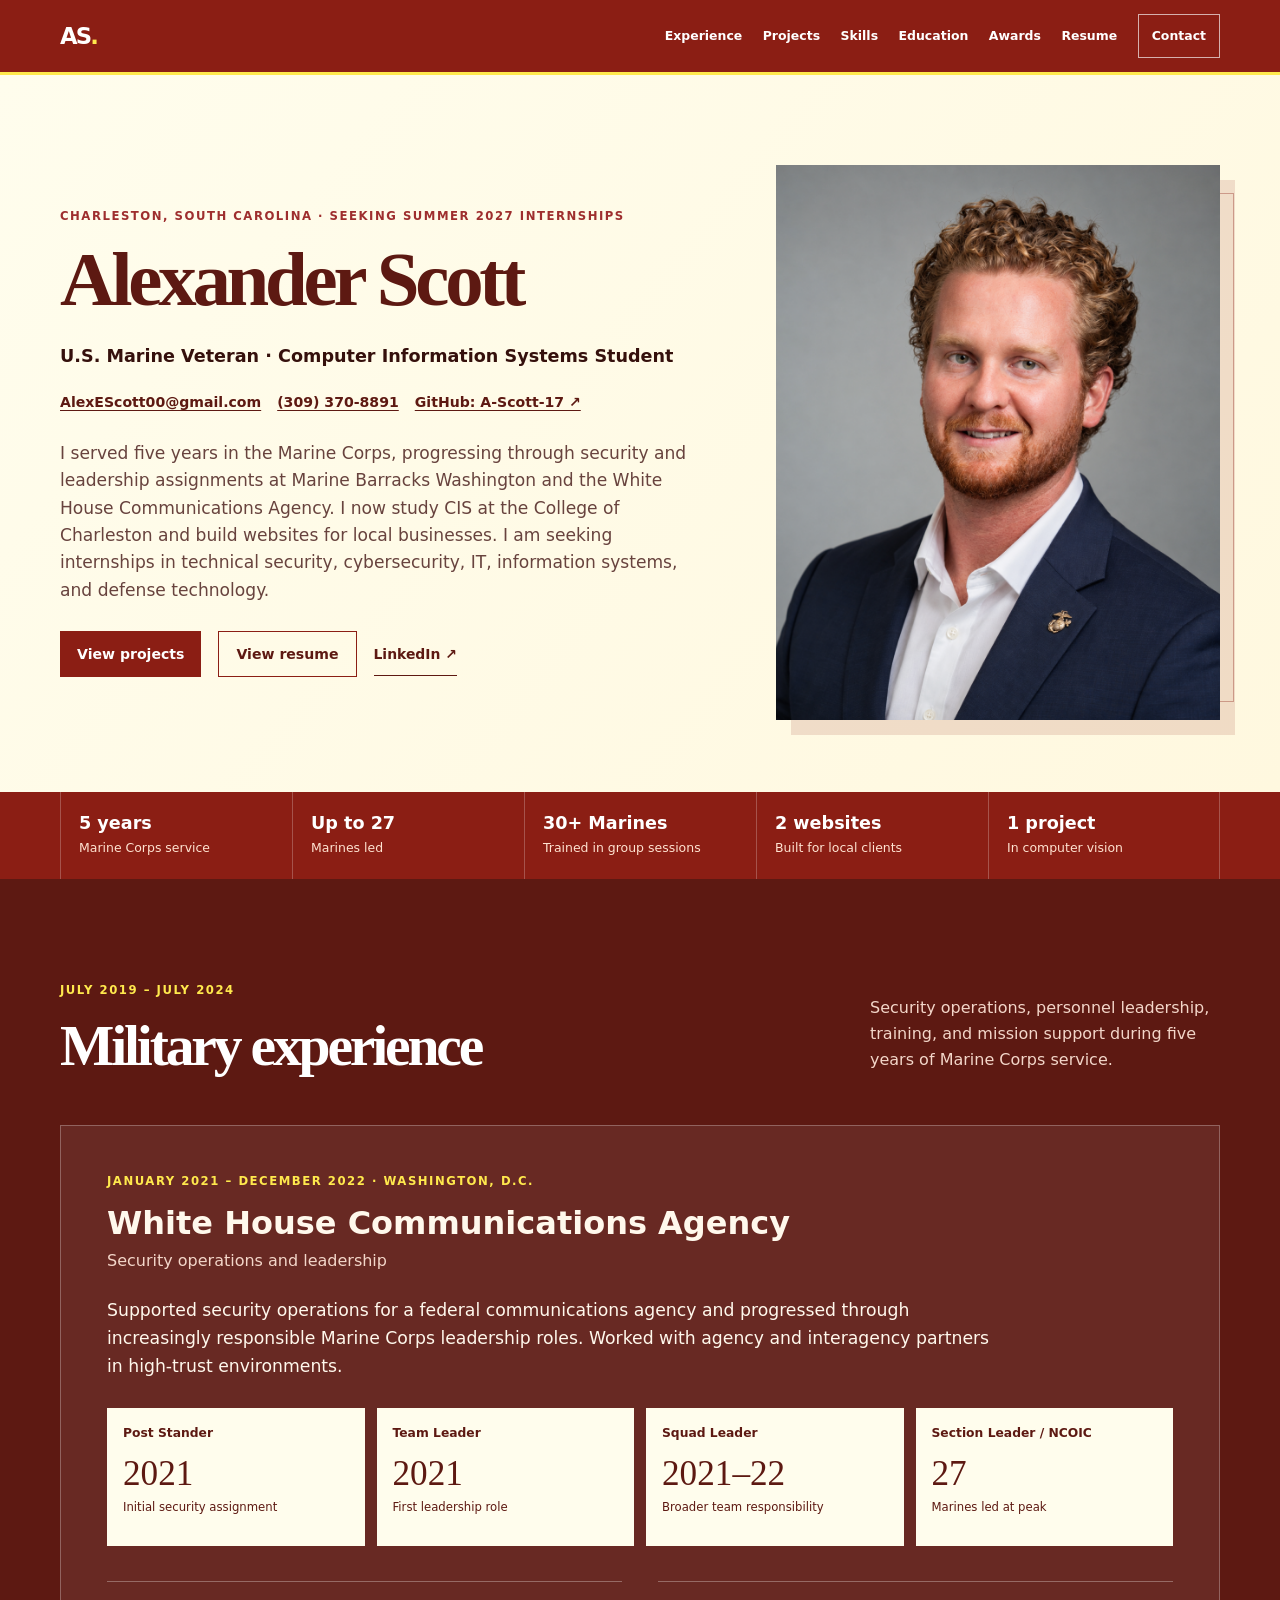
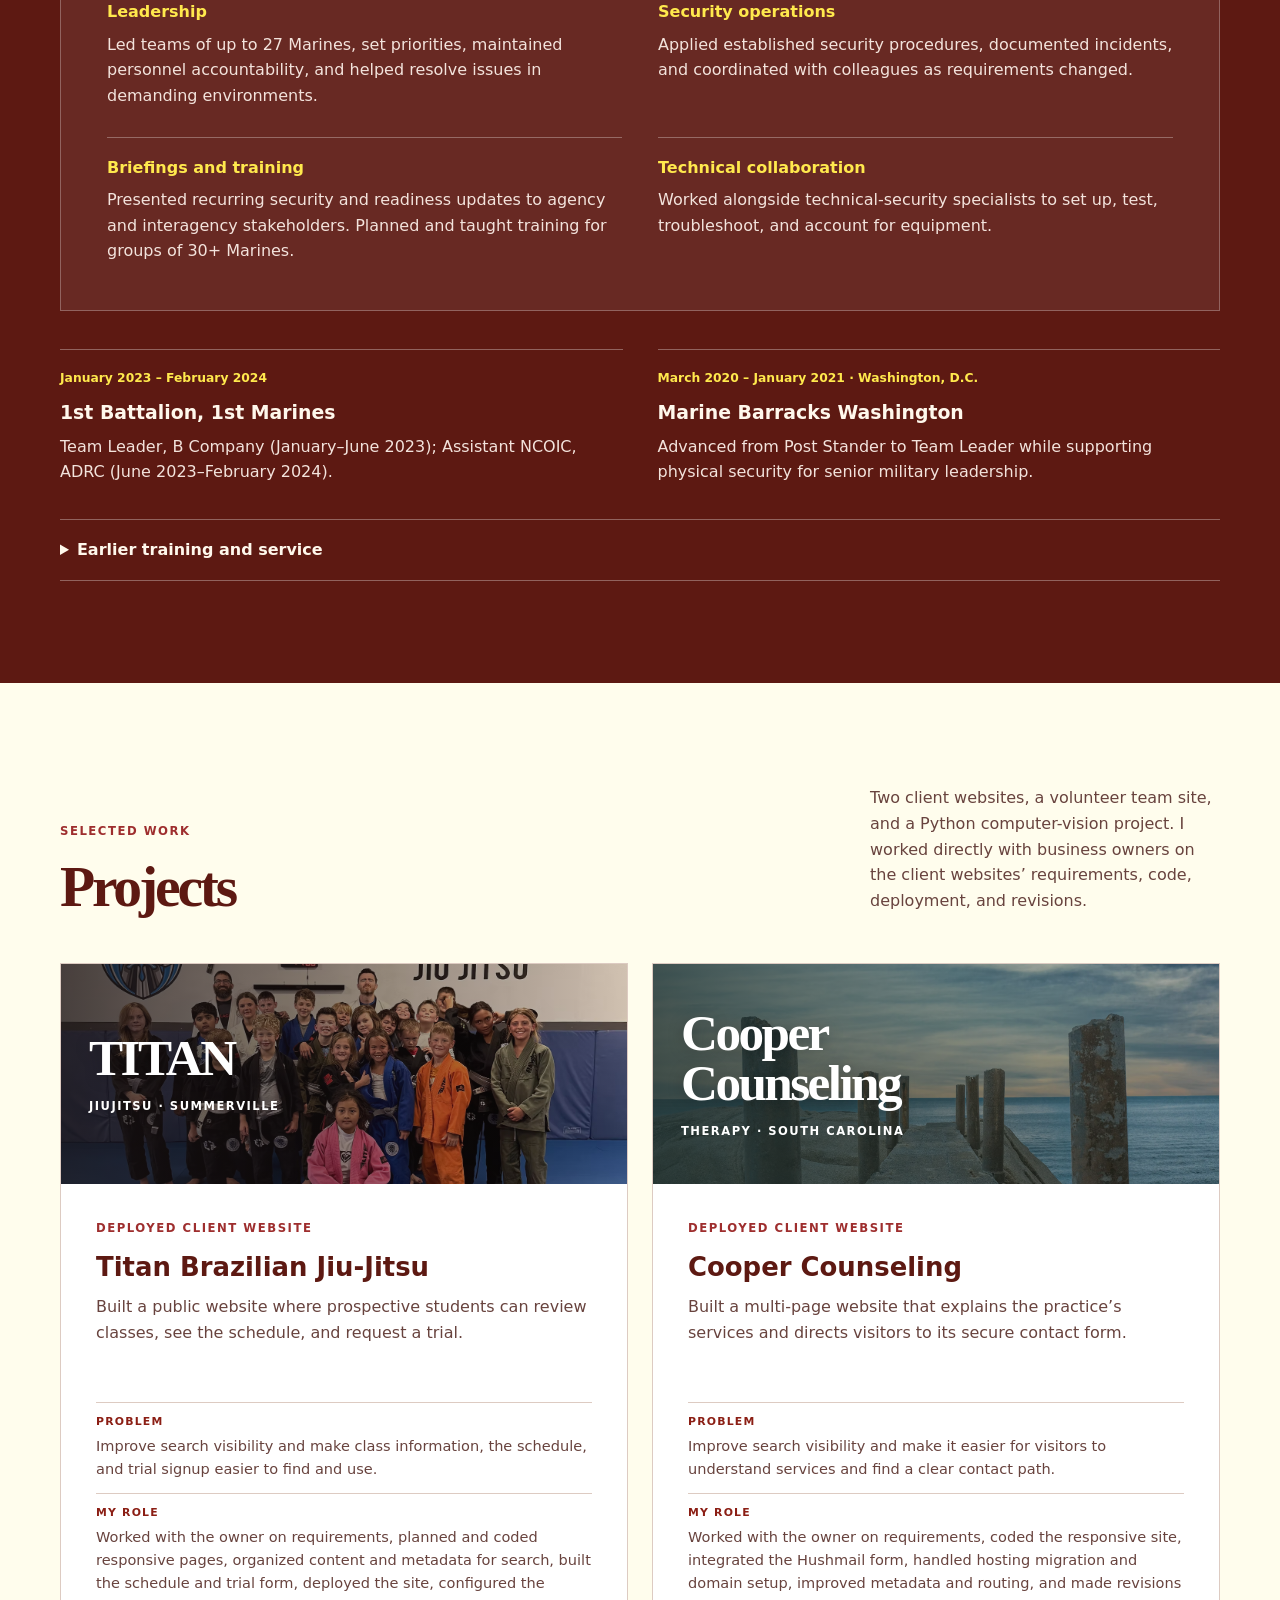
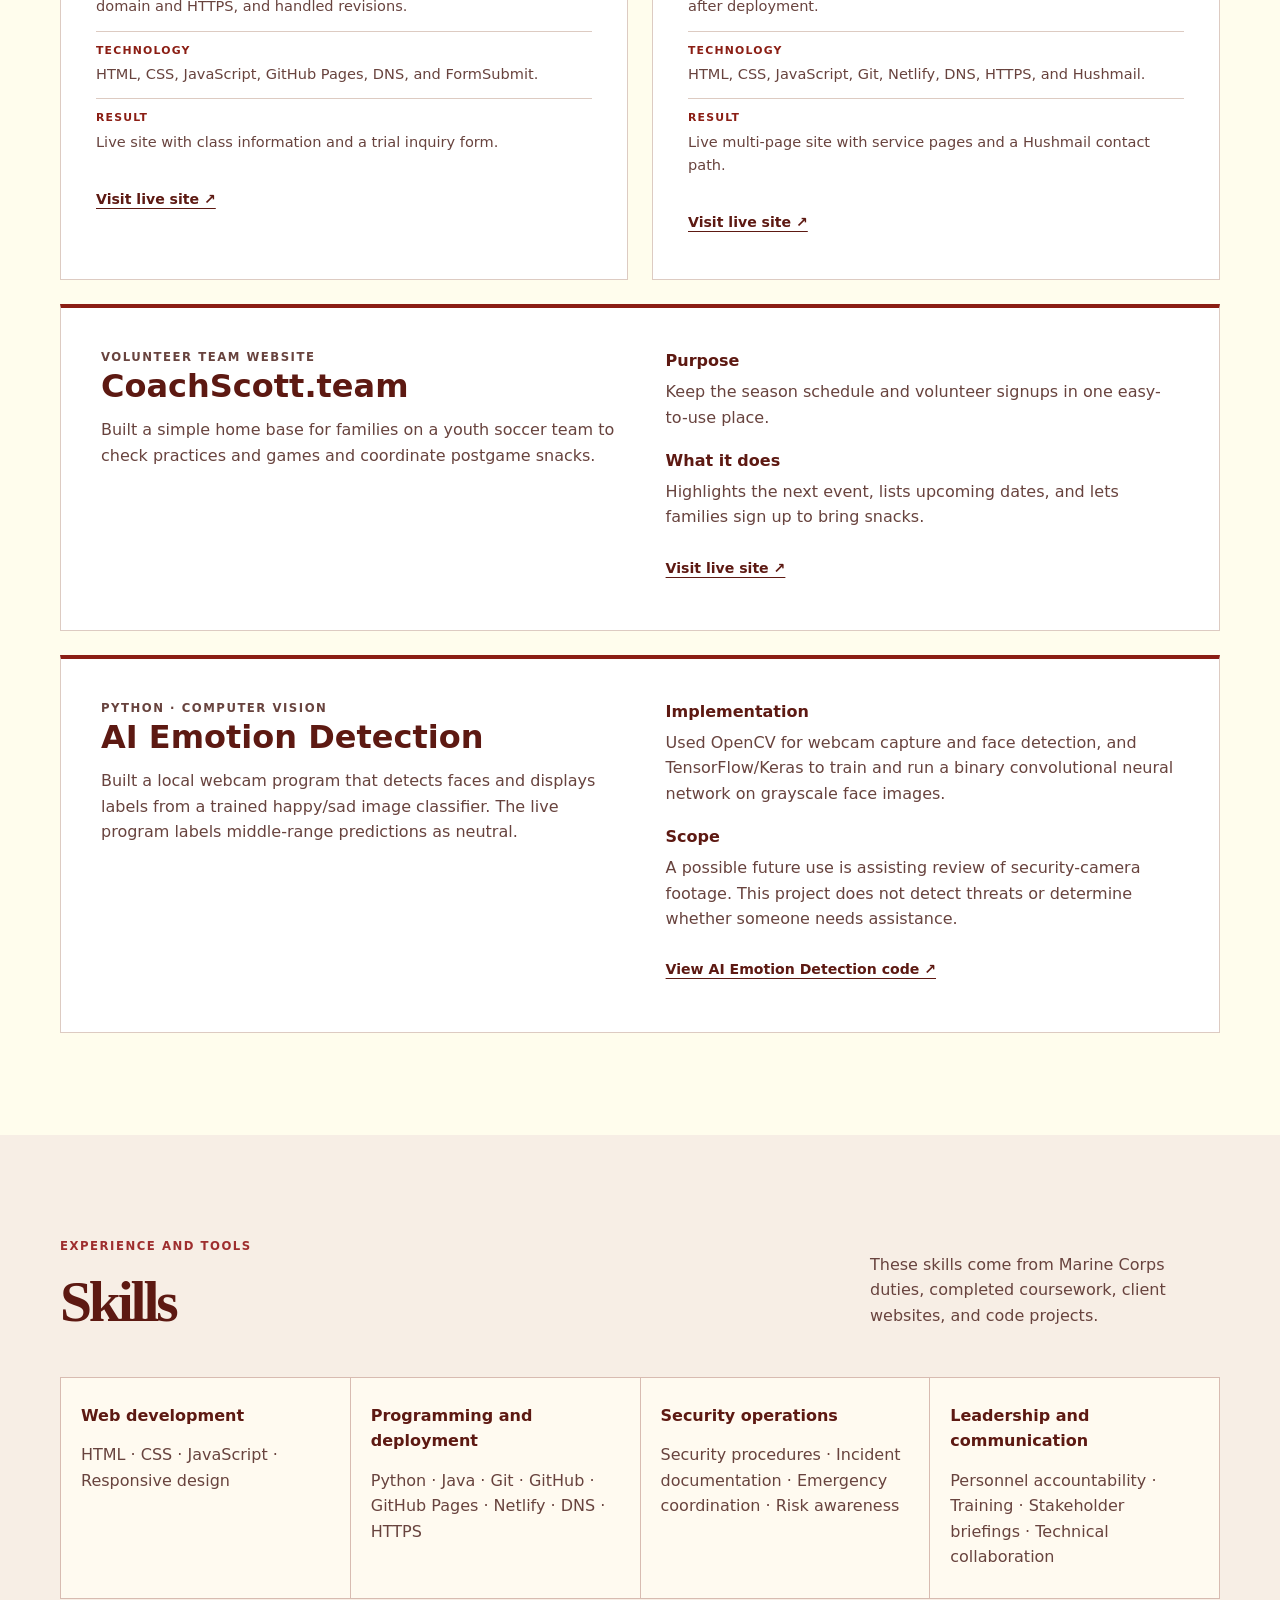
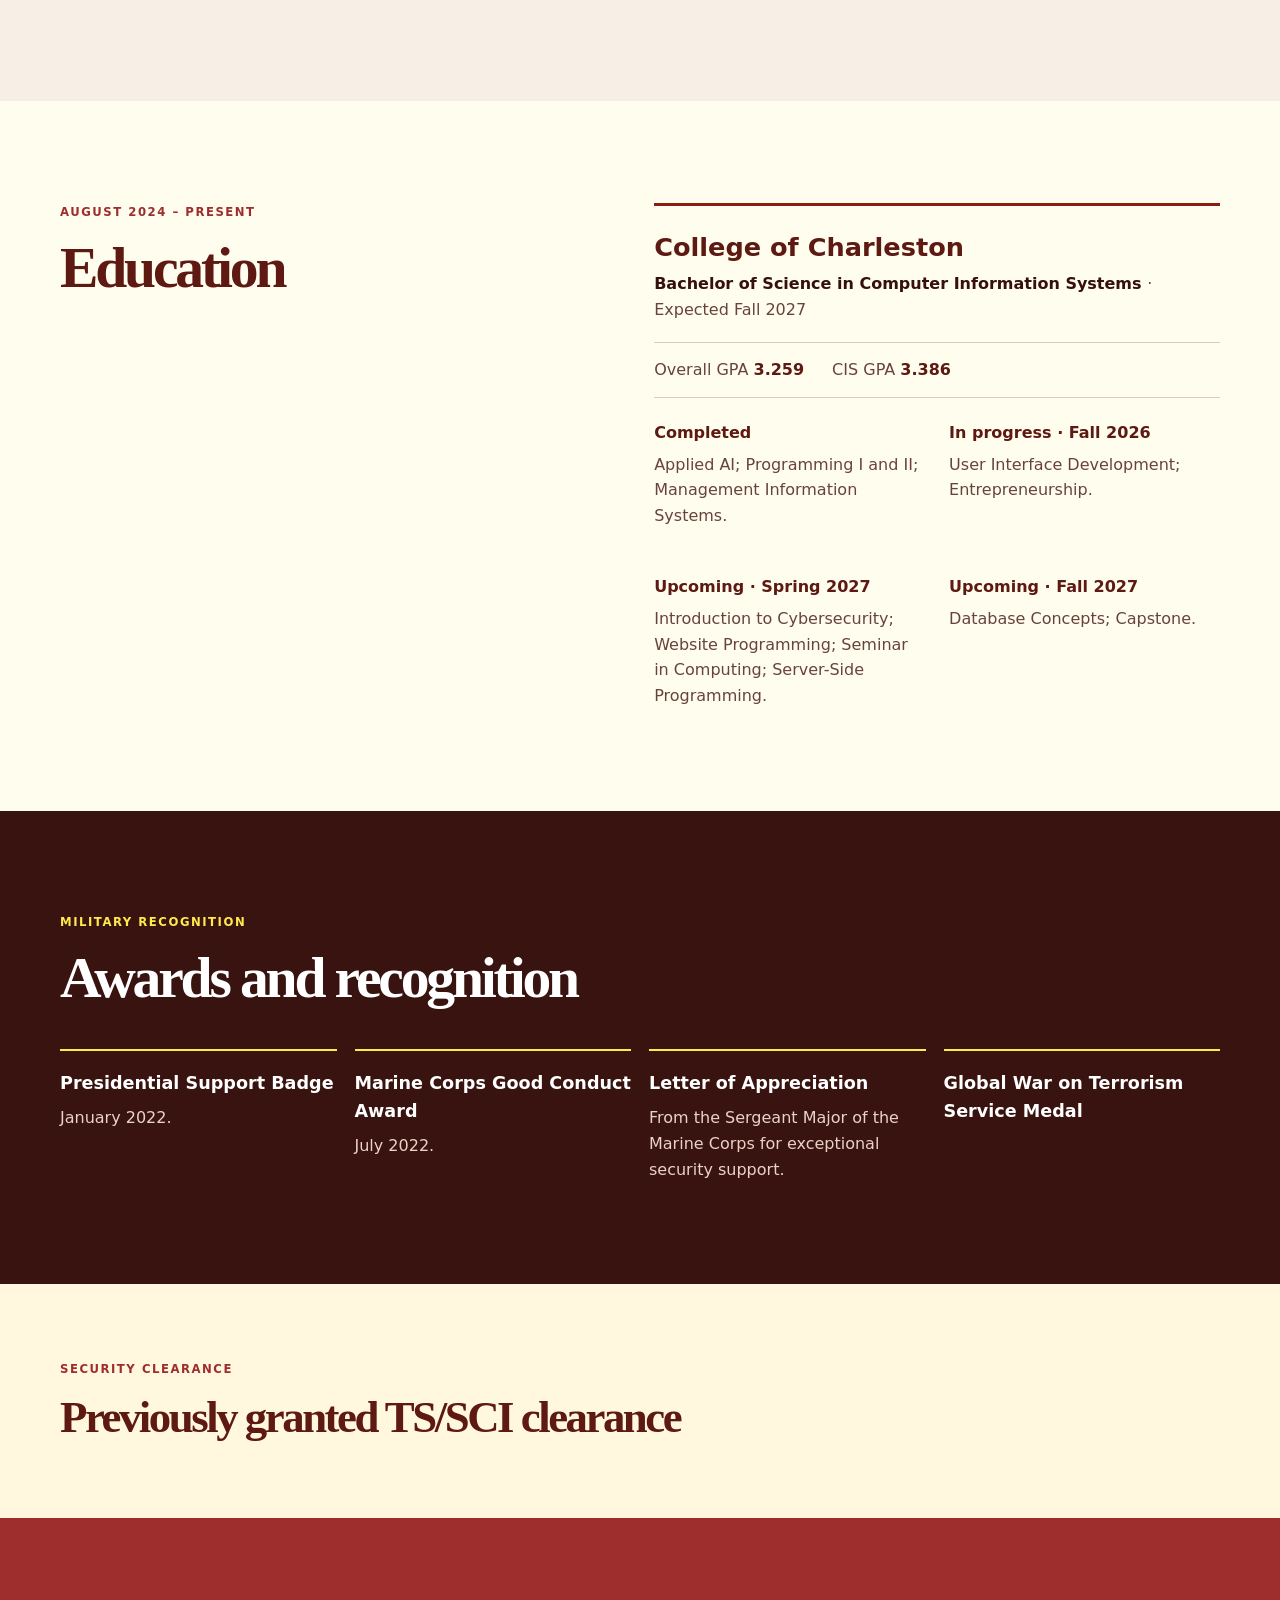
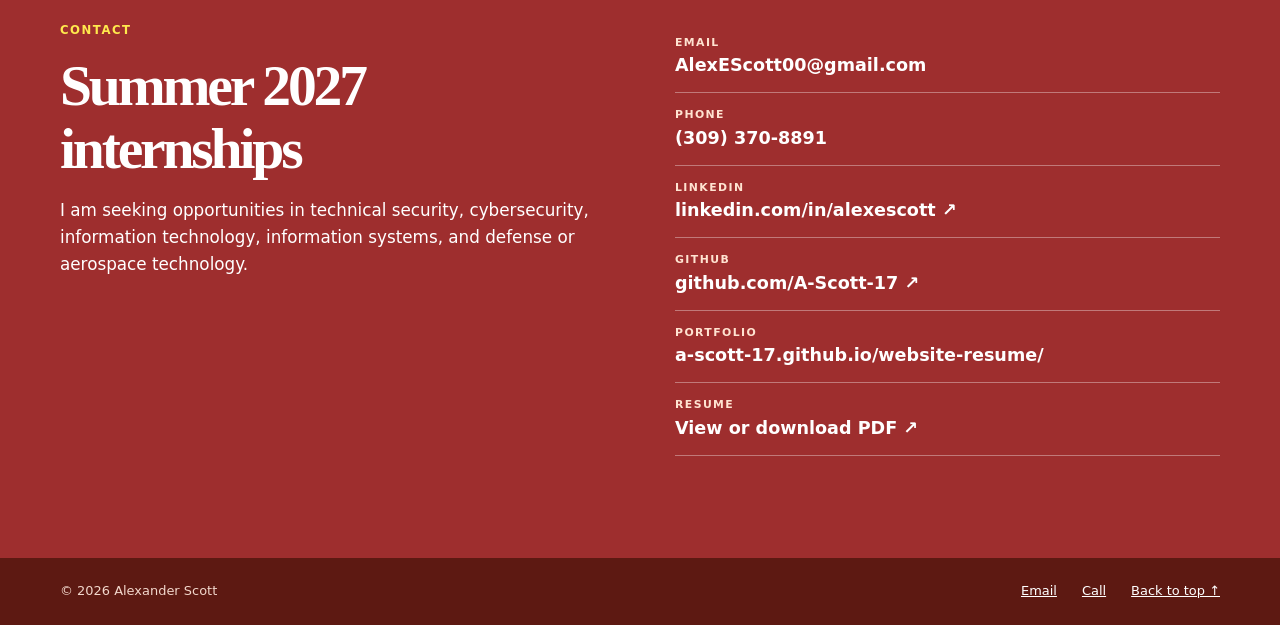
==== commit b22430cd: "Update hero position description in index.html" ====
--- a/index.html
+++ b/index.html
@@ -45,7 +45,7 @@
         <div class="hero-copy">
           <p class="eyebrow">Charleston, South Carolina · Seeking Summer 2027 internships</p>
           <h1>Alexander Scott</h1>
-          <p class="hero-position">Former U.S. Marine Corps Sergeant · Computer Information Systems student</p>
+          <p class="hero-position">U.S. Marine Veteran · Computer Information Systems Student</p>
           <p class="hero-quick-contact"><a href="mailto:AlexEScott00@gmail.com">AlexEScott00@gmail.com</a><a href="tel:+13093708891">(309) 370-8891</a><a href="https://github.com/A-Scott-17" target="_blank" rel="noopener noreferrer">GitHub: A-Scott-17 ↗</a></p>
           <p class="lede">I served five years in the Marine Corps, progressing through security and leadership assignments at Marine Barracks Washington and the White House Communications Agency. I now study CIS at the College of Charleston and build websites for local businesses. I am seeking internships in technical security, cybersecurity, IT, information systems, and defense technology.</p>
           <div class="actions">
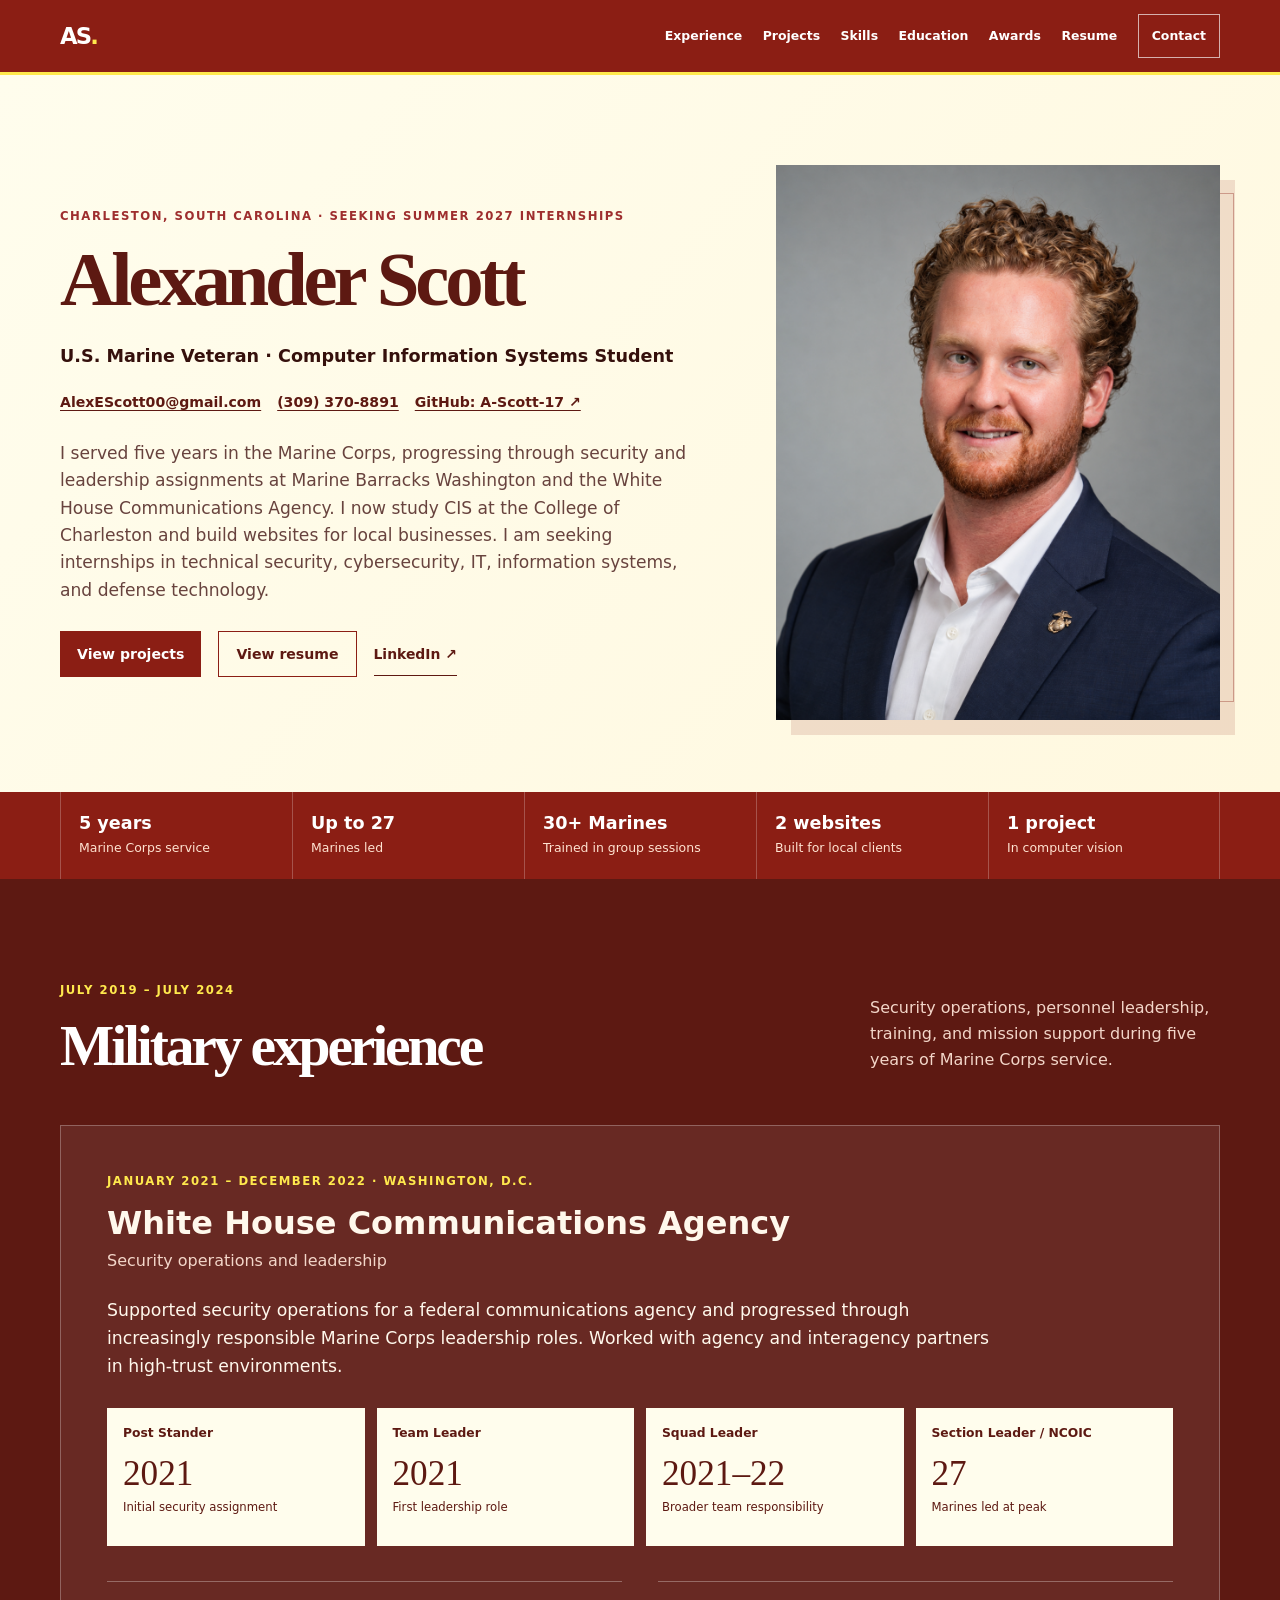
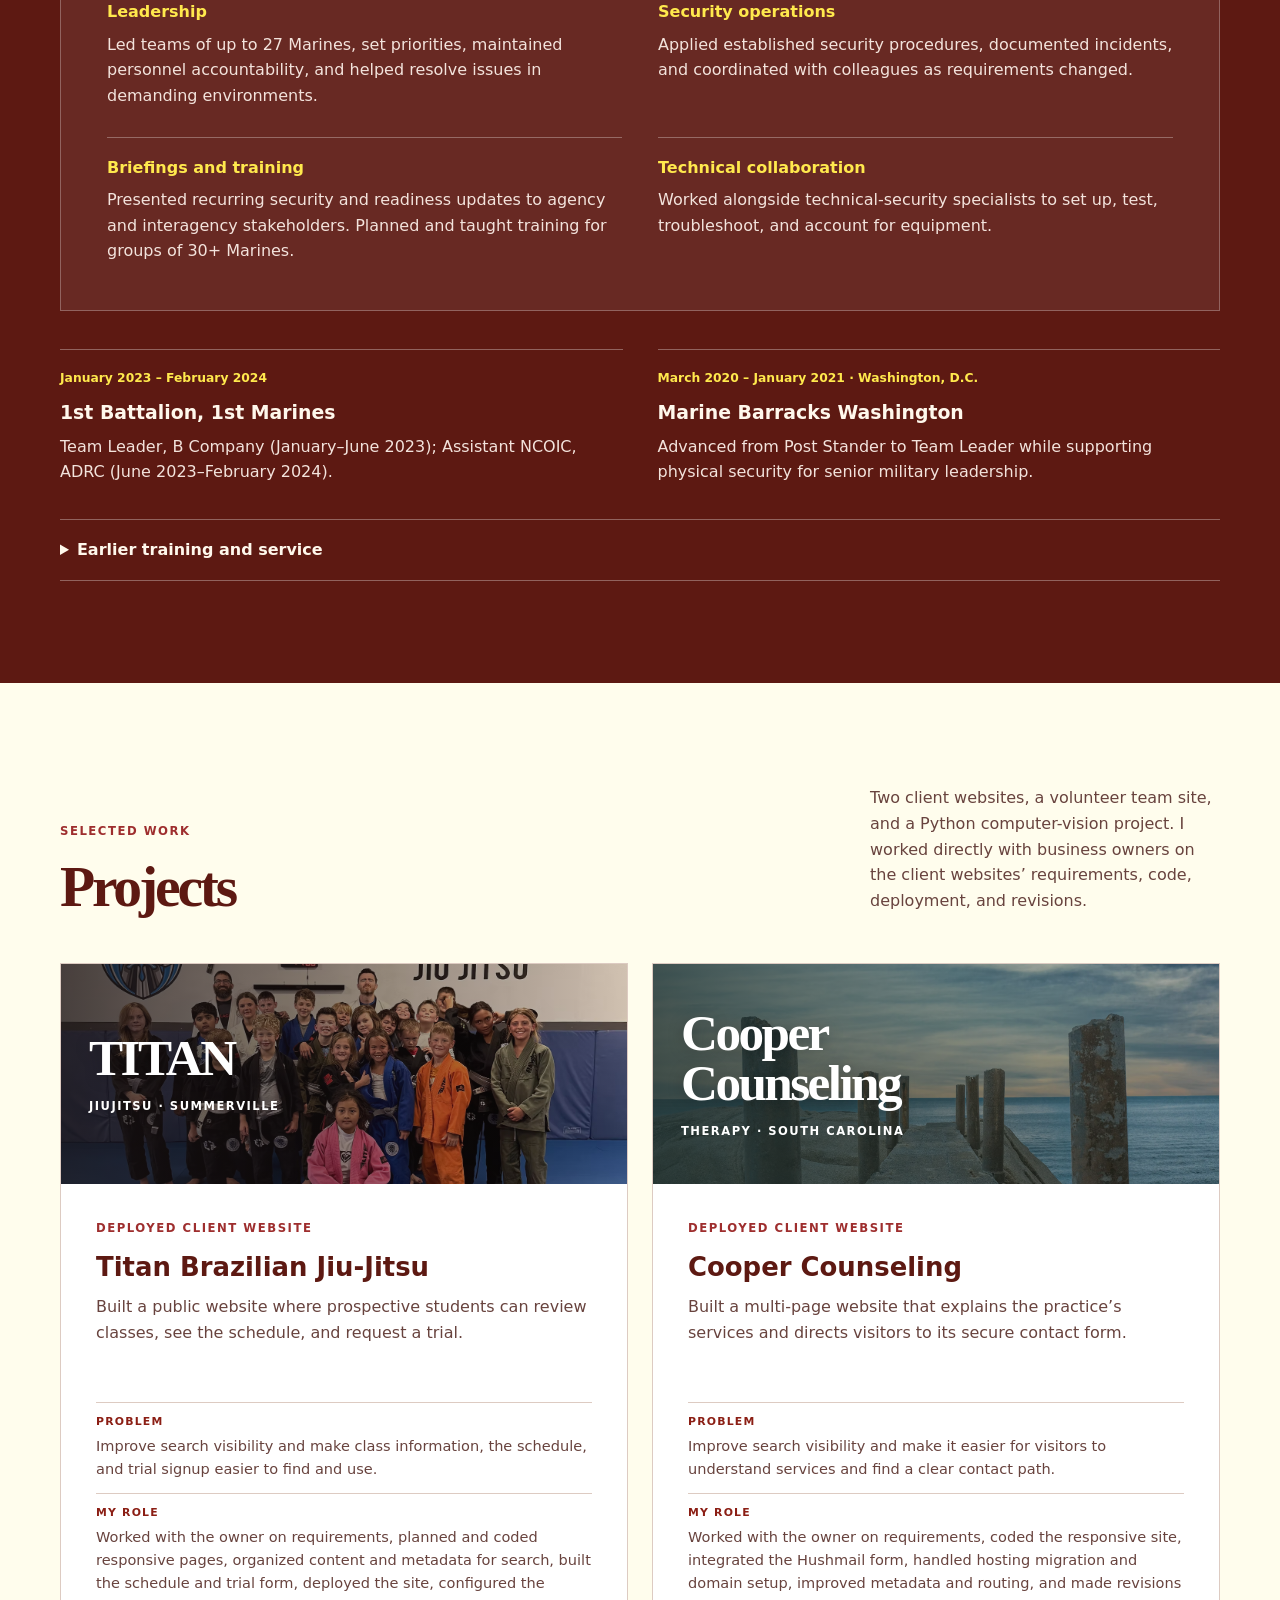
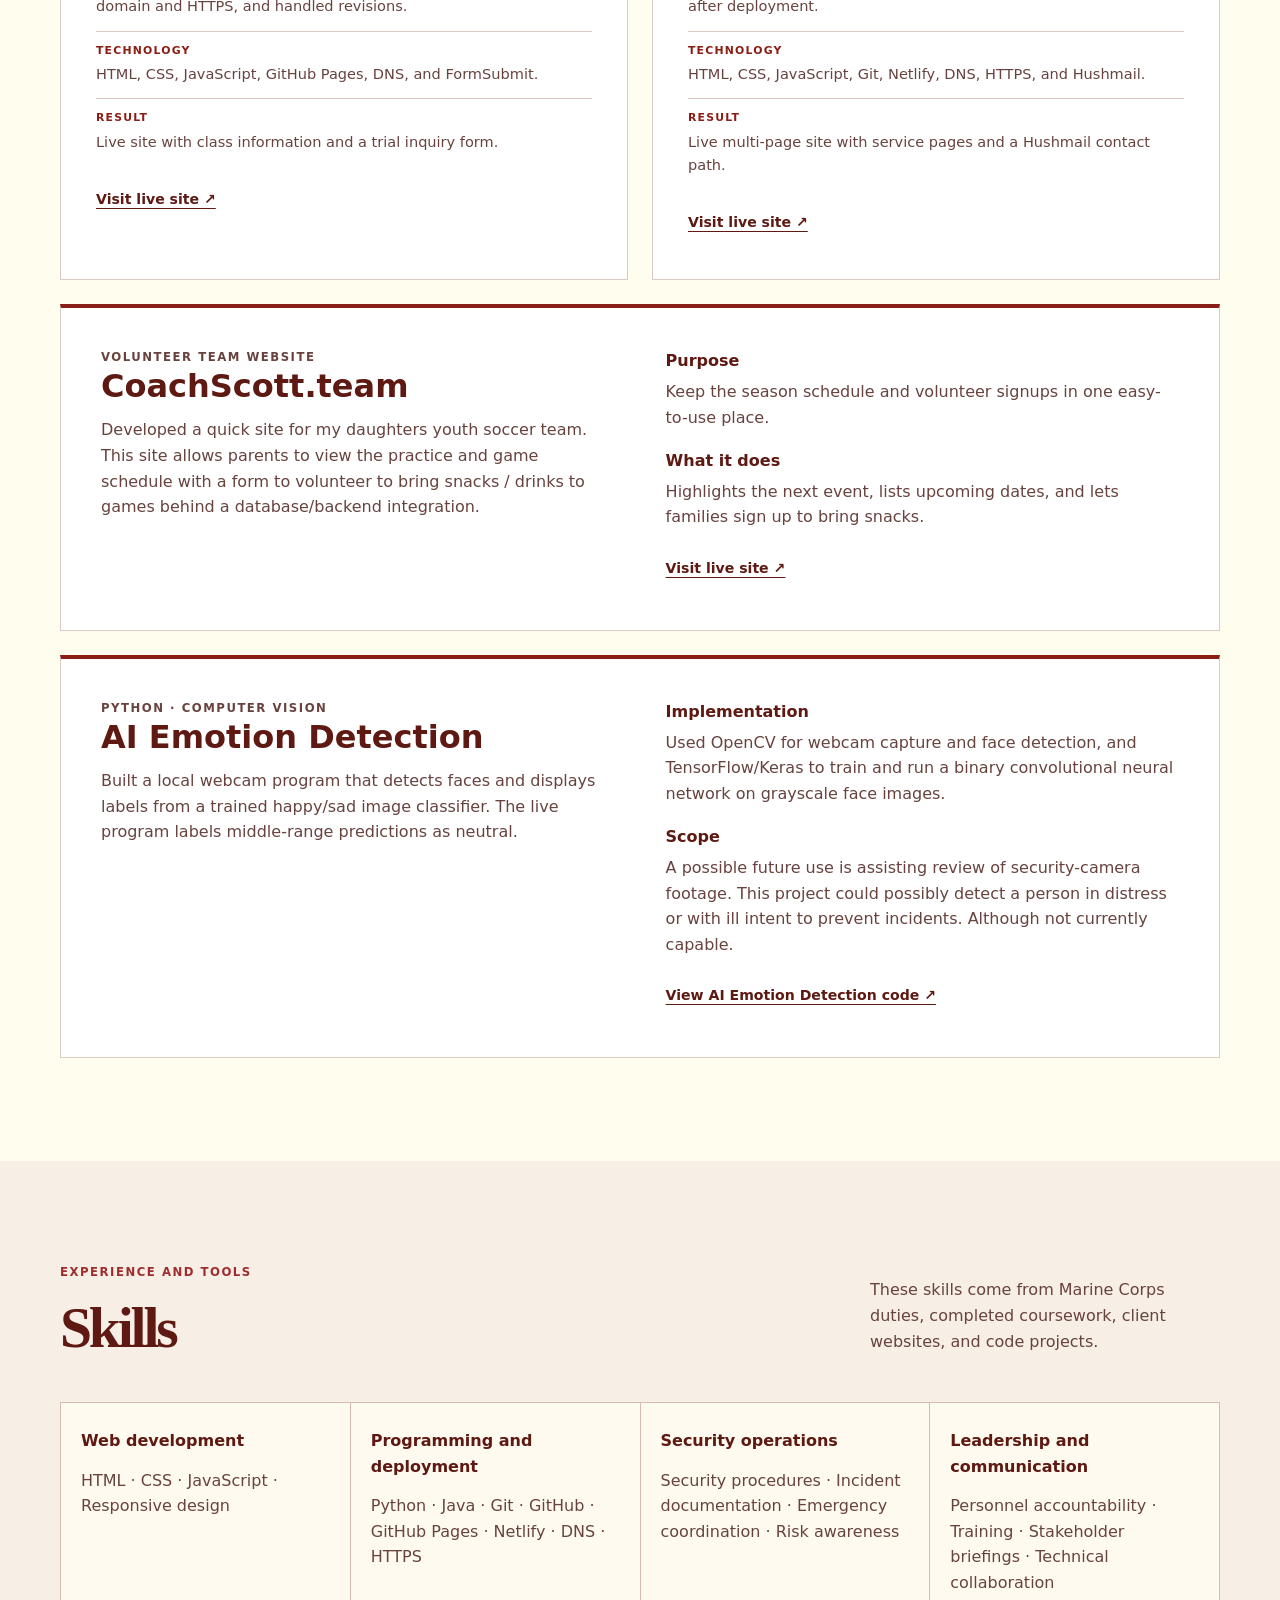
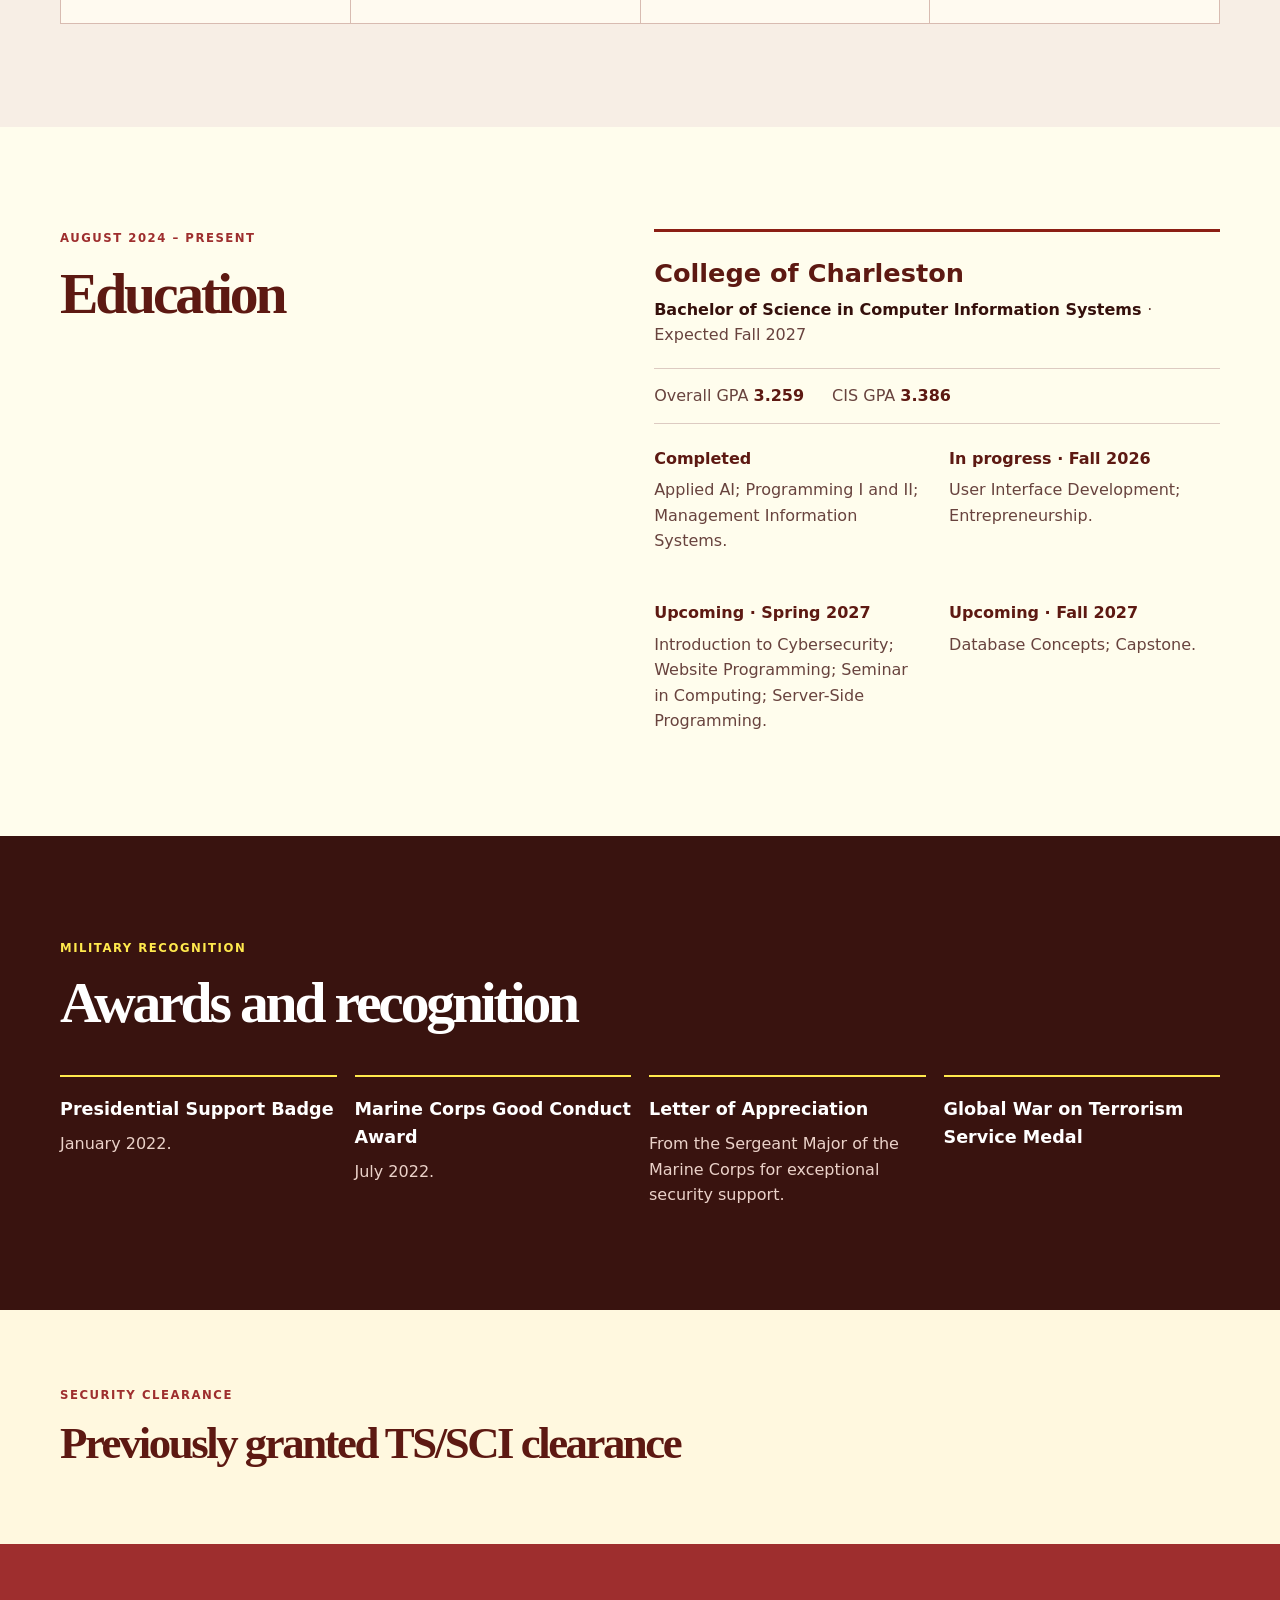
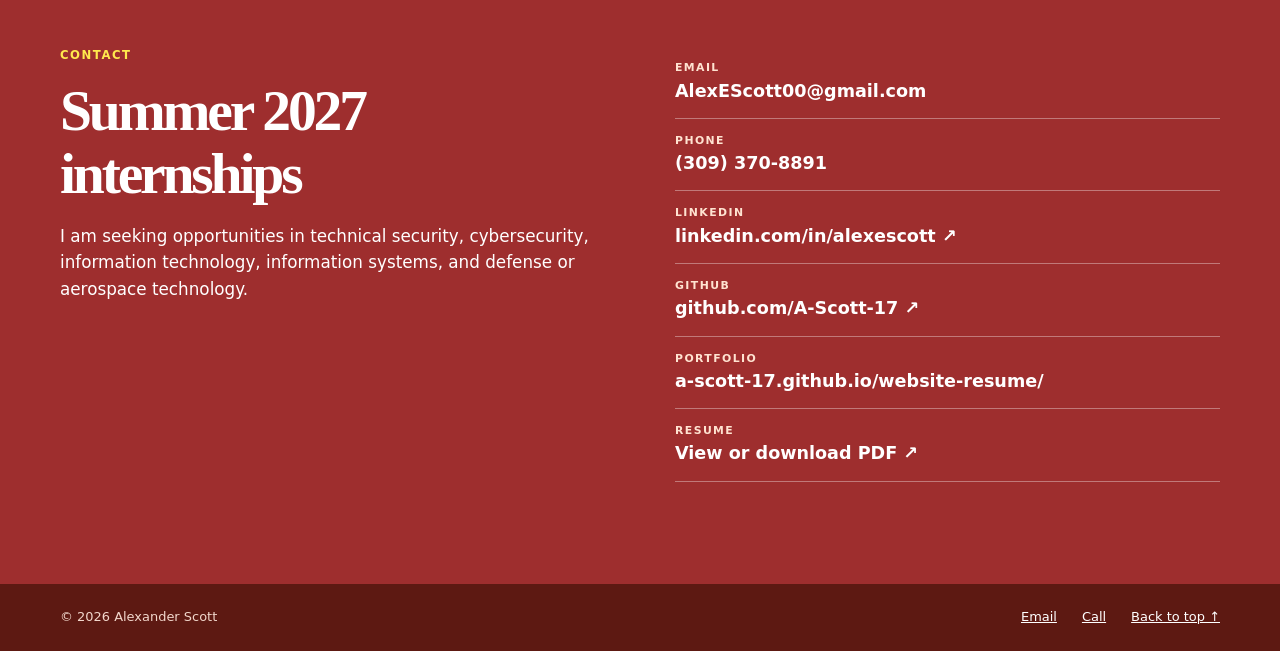
==== commit 1dda8ef1: "Revise project descriptions in index.html Updated project descriptions for clarity and detail." ====
--- a/index.html
+++ b/index.html
@@ -4,11 +4,11 @@
   <meta charset="utf-8">
   <meta name="viewport" content="width=device-width, initial-scale=1">
   <meta name="theme-color" content="#8b1e14">
-  <meta name="description" content="Alexander Scott is a former U.S. Marine Corps Sergeant and College of Charleston Computer Information Systems student. View his security experience, client websites, volunteer team site, and Python computer-vision project.">
+  <meta name="description" content="Alexander Scott is a U.S. Marine Corps Sergeant Veteran and College of Charleston Computer Information Systems student. View his security experience, client websites, volunteer team site, and Python computer-vision project.">
   <link rel="canonical" href="https://a-scott-17.github.io/website-resume/">
   <link rel="icon" href="images/favicon.ico" sizes="any">
   <meta property="og:type" content="profile">
-  <meta property="og:title" content="Alexander Scott | Former Marine Sergeant and CIS Student">
+  <meta property="og:title" content="Alexander Scott | U.S. Marine Corps Veteran and CIS Student">
   <meta property="og:description" content="Five years of Marine Corps service, security operations leadership, client and volunteer websites, and a Python computer-vision project. Seeking Summer 2027 internships.">
   <meta property="og:url" content="https://a-scott-17.github.io/website-resume/">
   <meta property="og:image" content="https://a-scott-17.github.io/website-resume/images/portfolio/alexander-scott-portrait-2026.png">
@@ -16,7 +16,7 @@
   <meta name="twitter:card" content="summary">
   <meta name="twitter:image" content="https://a-scott-17.github.io/website-resume/images/portfolio/alexander-scott-portrait-2026.png">
   <meta name="twitter:image:alt" content="Portrait of Alexander Scott">
-  <title>Alexander Scott | Former Marine Sergeant and CIS Student</title>
+  <title>Alexander Scott | U.S. Marine Veteran and CIS Student</title>
   <link rel="stylesheet" href="styles/style.css?v=20260930-1">
   <script defer src="js/site.js?v=20260923-2"></script>
   <script type="application/ld+json">{"@context":"https://schema.org","@type":"Person","name":"Alexander Scott","url":"https://a-scott-17.github.io/website-resume/","image":"https://a-scott-17.github.io/website-resume/images/portfolio/alexander-scott-portrait-2026.png","email":"mailto:AlexEScott00@gmail.com","sameAs":["https://www.linkedin.com/in/alexescott","https://github.com/A-Scott-17"],"affiliation":{"@type":"CollegeOrUniversity","name":"College of Charleston"},"description":"Former U.S. Marine Corps Sergeant and Computer Information Systems student seeking Summer 2027 internships in technical security, cybersecurity, IT, and information systems."}</script>
@@ -129,7 +129,7 @@
         <div>
           <p class="project-kicker">Volunteer team website</p>
           <h3>CoachScott.team</h3>
-          <p>Built a simple home base for families on a youth soccer team to check practices and games and coordinate postgame snacks.</p>
+          <p>Developed a quick site for my daughters youth soccer team. This site allows parents to view the practice and game schedule with a form to volunteer to bring snacks / drinks to games behind a database/backend integration.</p>
         </div>
         <div>
           <h4>Purpose</h4>
@@ -149,7 +149,7 @@
           <h4>Implementation</h4>
           <p>Used OpenCV for webcam capture and face detection, and TensorFlow/Keras to train and run a binary convolutional neural network on grayscale face images.</p>
           <h4>Scope</h4>
-          <p>A possible future use is assisting review of security-camera footage. This project does not detect threats or determine whether someone needs assistance.</p>
+          <p>A possible future use is assisting review of security-camera footage. This project could possibly detect a person in distress or with ill intent to prevent incidents. Although not currently capable.</p>
           <a href="https://github.com/A-Scott-17/emotion-detection" target="_blank" rel="noopener noreferrer">View AI Emotion Detection code ↗</a>
         </div>
       </article>
